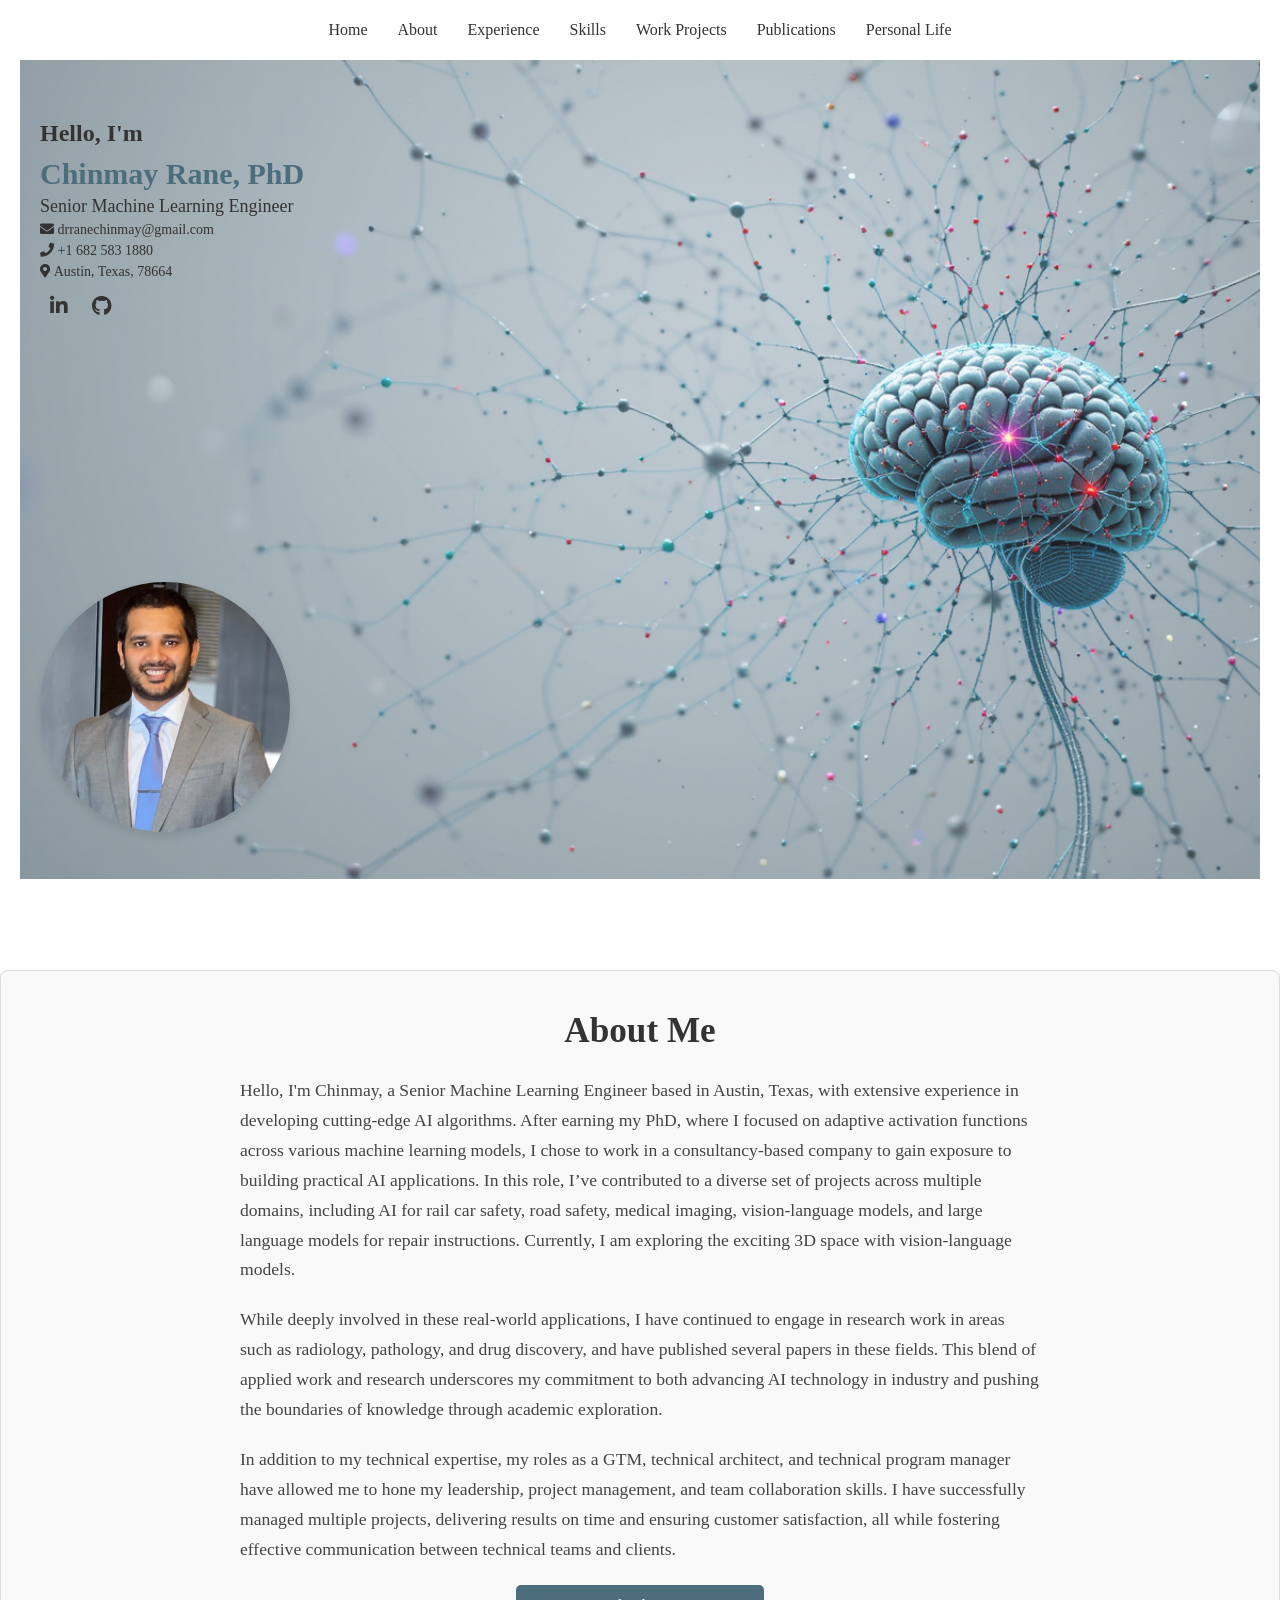
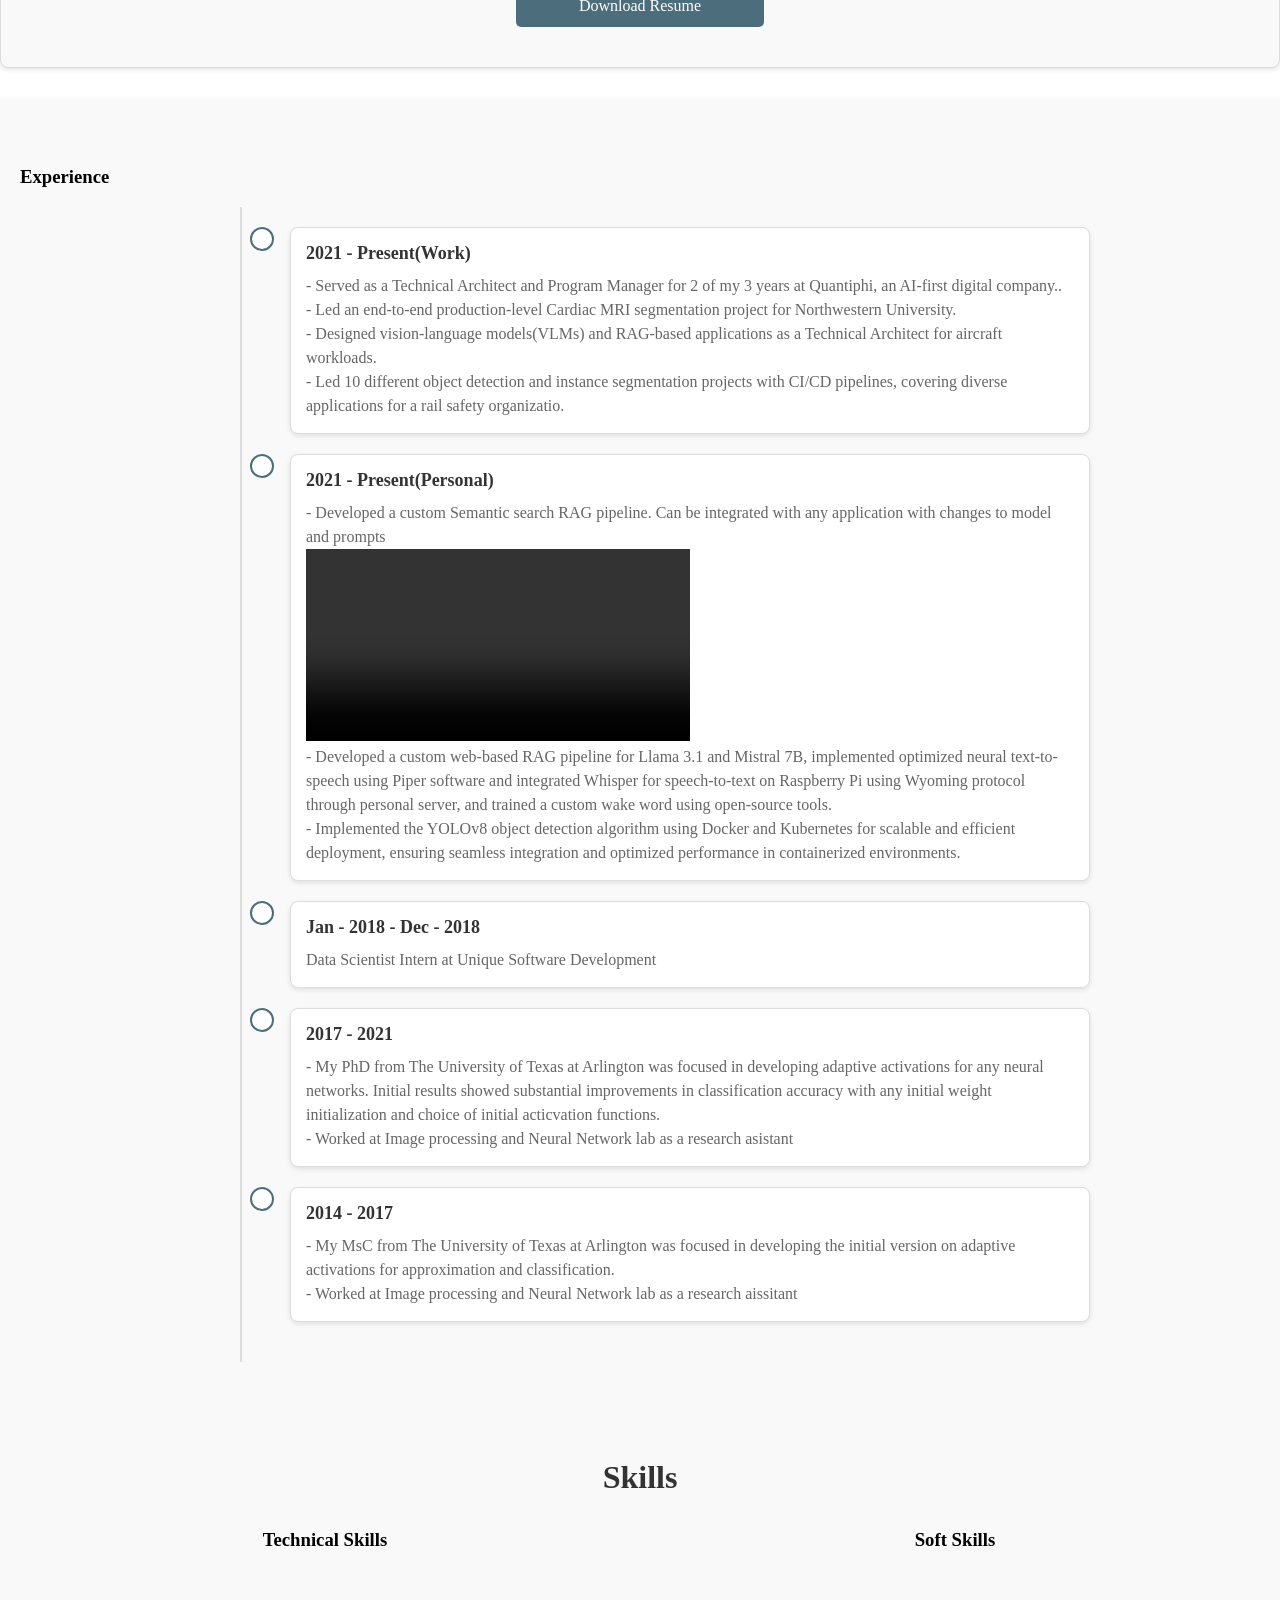
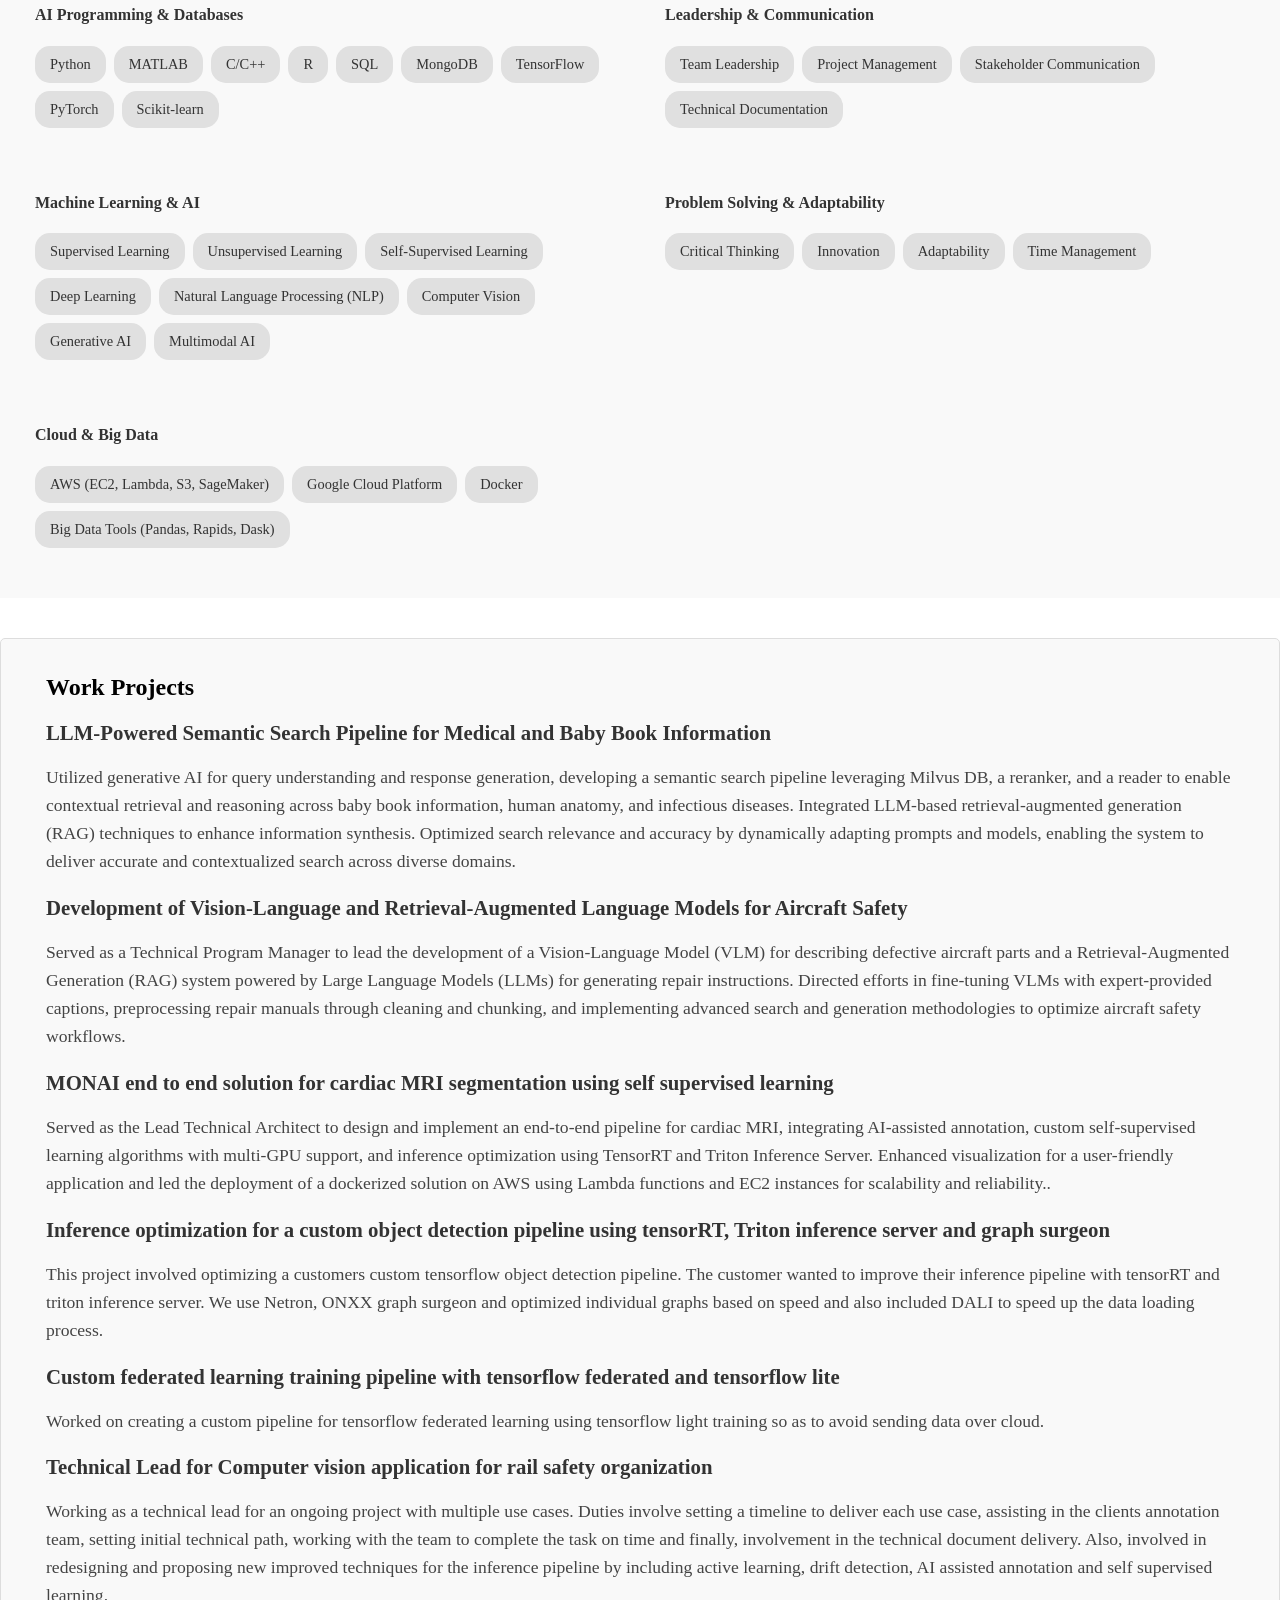
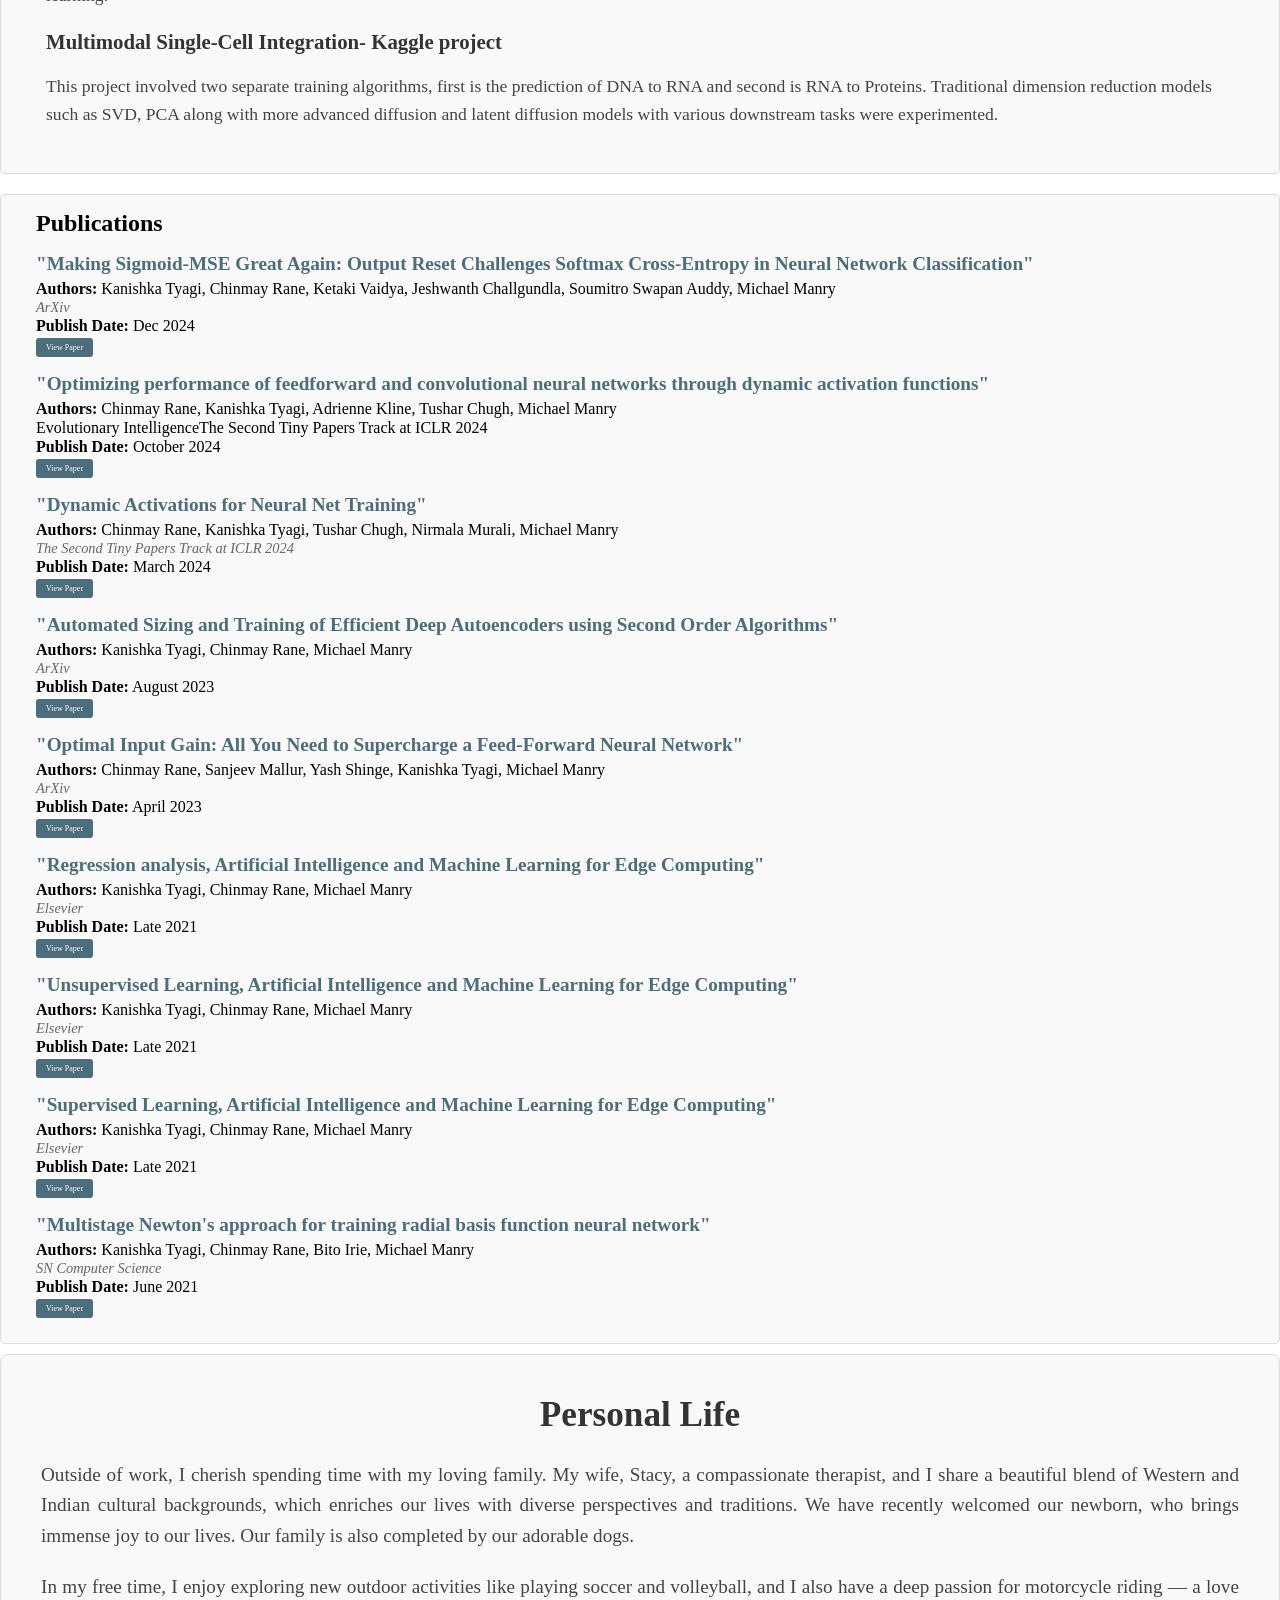
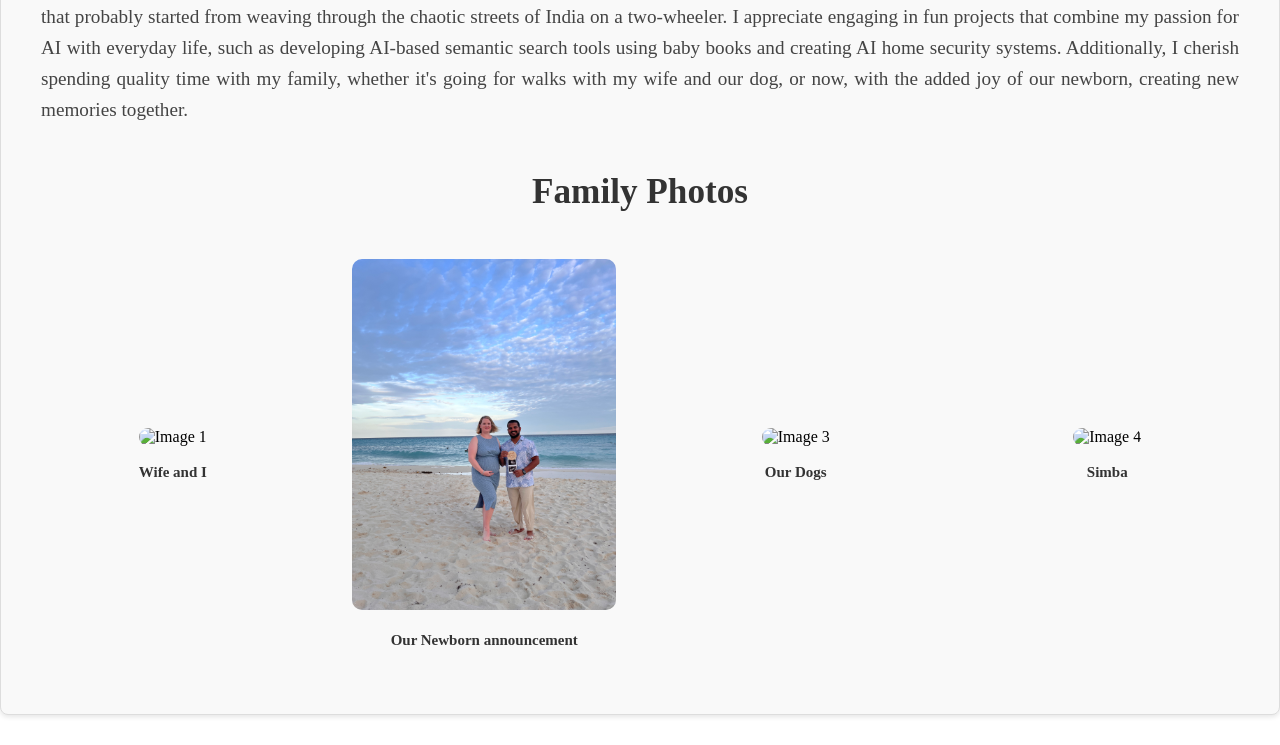
==== index.html @ fdf4302b "Add files via upload" ====
<!DOCTYPE html>
<html lang="en">
<head>
  <meta charset="UTF-8">
  <meta name="viewport" content="width=device-width, initial-scale=1.0">
  <title>Portfolio</title>
  <link rel="stylesheet" href="style.css">
  <link rel="stylesheet" href="https://cdnjs.cloudflare.com/ajax/libs/font-awesome/5.15.4/css/all.min.css">
   <!-- Google Fonts link for Garamond -->
  <link href="https://fonts.googleapis.com/css2?family=Garamond&display=swap" rel="stylesheet">

</head>
<body class="home">
  <header>
    <nav>
      <ul class="nav-links">
        <li><a href="#home">Home</a></li>
        <li><a href="#about">About</a></li>
        <li><a href="#experience">Experience</a></li>
        <li><a href="#skills">Skills</a></li>
        <li><a href="#work projects">Work Projects</a></li>
        <li><a href="#Publications">Publications</a></li>
        <li><a href="#Personal-Life">Personal Life</a></li>
      </ul>
    </nav>
  </header>

  <section id="home" class="intro-container">  
    <div class="background-overlay"></div>
    <div class="intro">
      <h1>Hello, I'm</h1>
      <h2>Chinmay Rane, PhD</h2>
      <p>Senior Machine Learning Engineer</p>
      <div class="contact-info">
        <p><i class="fas fa-envelope"></i> drranechinmay@gmail.com</p>
        <p><i class="fas fa-phone"></i> +1 682 583 1880</p>
        <p><i class="fas fa-map-marker-alt"></i> Austin, Texas, 78664</p>
      </div>
      <div class="social-icons">
        <a href="https://www.linkedin.com/in/ranechinmay/"><i class="fab fa-linkedin-in"></i></a>
        <a href="https://github.com/ChicoR-Dr"><i class="fab fa-github"></i></a>
      </div>
    </div>

    <!-- Right side for photo -->
    <div class="photo">
      <img src="images/Chinmay.jpeg" alt="Chinmay Rane">
    </div>

  </section>

  <section id="about" class="about">
    <div class="container">
      <h3>About Me</h3>
      <p>
        Hello, I'm Chinmay, a Senior Machine Learning Engineer based in Austin, Texas, with extensive experience in developing cutting-edge AI algorithms. After earning my PhD, where I focused on adaptive activation functions across various machine learning models, I chose to work in a consultancy-based company to gain exposure to building practical AI applications. In this role, I’ve contributed to a diverse set of projects across multiple domains, including AI for rail car safety, road safety, medical imaging, vision-language models, and large language models for repair instructions. Currently, I am exploring the exciting 3D space with vision-language models.
      </p>
      <p>
        While deeply involved in these real-world applications, I have continued to engage in research work in areas such as radiology, pathology, and drug discovery, and have published several papers in these fields. This blend of applied work and research underscores my commitment to both advancing AI technology in industry and pushing the boundaries of knowledge through academic exploration.
      </p>
      <p>
        In addition to my technical expertise, my roles as a GTM, technical architect, and technical program manager have allowed me to hone my leadership, project management, and team collaboration skills. I have successfully managed multiple projects, delivering results on time and ensuring customer satisfaction, all while fostering effective communication between technical teams and clients.
      </p>      
      <a href="Resume/Resume_August_2024.pdf" download="Your_Resume.pdf" class="btn">Download Resume</a>
    </div>
  </section>
  










  <section id="experience" class="experience">
  <div class="container">
    <h3>Experience</h3>
    <div class="timeline">
      <div class="timeline-item">
        <div class="timeline-content">
          <h4>2021 - Present(Work)</h4>
          <p>- Served as a Technical Architect and Program Manager for 2 of my 3 years at Quantiphi, an AI-first digital company..</p>
          <p>
            - Led an end-to-end production-level Cardiac MRI segmentation project for Northwestern University.
          </p>
          <p>
            - Designed vision-language models(VLMs) and RAG-based applications as a Technical Architect for aircraft workloads.
          </p>
          <p>
            - Led 10 different object detection and instance segmentation projects with CI/CD pipelines, covering diverse applications for a rail safety organizatio.
          </p>
        </div>
      </div>
      <div class="timeline-item">
        <div class="timeline-content">
          <h4>2021 - Present(Personal)</h4>
          <p>- Developed a custom Semantic search RAG pipeline. Can be integrated with any application with changes to model and prompts</p>
          <!-- Video Section -->
          <video width="50%" controls>
            <source src="video/semantic_search.mov" type="video/mp4">
            Your browser does not support the video tag.
          </video>
          <p>
          <p>- Developed a custom web-based RAG pipeline for Llama 3.1 and Mistral 7B, implemented optimized neural text-to-speech using Piper software and integrated Whisper for speech-to-text on Raspberry Pi using Wyoming protocol through personal server, and trained a custom wake word using open-source tools.</p>
          <p>
            - Implemented the YOLOv8 object detection algorithm using Docker and Kubernetes for scalable and efficient deployment, ensuring seamless integration and optimized performance in containerized environments.
          </p>
        </div>
      </div>

      <div class="timeline-item">
        <div class="timeline-content">
          <h4>Jan - 2018 - Dec - 2018</h4>
          <p>
            Data Scientist Intern at Unique Software Development
          </p>
          
        </div>
      </div>



      <div class="timeline-item">
        <div class="timeline-content">
          <h4>2017 - 2021</h4>
          <p>
            - My PhD from The University of Texas at Arlington was focused in developing adaptive activations for any neural networks. Initial results showed substantial improvements in classification accuracy with any initial weight initialization and choice of initial acticvation functions.
          </p>
          <p>
            - Worked at Image processing and Neural Network lab as a research asistant 
          </p>
          
        </div>
      </div>
      <div class="timeline-item">
        <div class="timeline-content">
          <h4>2014 - 2017</h4>
          <p>
            - My MsC from The University of Texas at Arlington was focused in developing the initial version on adaptive activations for approximation and classification. 
          </p>
          <p>
            - Worked at Image processing and Neural Network lab as a research aissitant
          </p>
        </div>
      </div>
    </div>
  </div>
  </section>

  <section id="skills" class="skills">
  <h2>Skills</h2>
  <div class="skills-container">
    <div class="skill-column">
      <h3>Technical Skills</h3>
      <div class="sub-categories">
        <div class="sub-category">
          <h4>AI Programming & Databases</h4>
          <div class="skill-buttons">
            <span>Python</span>
            <span>MATLAB</span>
            <span>C/C++</span>
            <span>R</span>
            <span>SQL</span>
            <span>MongoDB</span>
            <span>TensorFlow</span>
            <span>PyTorch</span>
            <span>Scikit-learn</span>
          </div>
        </div>
        <div class="sub-category">
          <h4>Machine Learning & AI</h4>
          <div class="skill-buttons">
            <span>Supervised Learning</span>
            <span>Unsupervised Learning</span>
            <span>Self-Supervised Learning</span>
            <span>Deep Learning</span>
            <span>Natural Language Processing (NLP)</span>
            <span>Computer Vision</span>
            <span>Generative AI</span>
            <span>Multimodal AI</span>
          </div>
        </div>
        <div class="sub-category">
          <h4>Cloud & Big Data</h4>
          <div class="skill-buttons">
            <span>AWS (EC2, Lambda, S3, SageMaker)</span>
            <span>Google Cloud Platform</span>
            <span>Docker</span>
            <span>Big Data Tools (Pandas, Rapids, Dask)</span>
          </div>
        </div>
      </div>
    </div>
    <div class="skill-column">
      <h3>Soft Skills</h3>
      <div class="sub-categories">
        <div class="sub-category">
          <h4>Leadership & Communication</h4>
          <div class="skill-buttons">
            <span>Team Leadership</span>
            <span>Project Management</span>
            <span>Stakeholder Communication</span>
            <span>Technical Documentation</span>
          </div>
        </div>
        <div class="sub-category">
          <h4>Problem Solving & Adaptability</h4>
          <div class="skill-buttons">
            <span>Critical Thinking</span>
            <span>Innovation</span>
            <span>Adaptability</span>
            <span>Time Management</span>
          </div>
        </div>
      </div>
    </div>
  </div>
  </section>

  <section id="work projects" class="work-projects">
  <div class="container">
    <h2>Work Projects</h2>
    <div class="project-list">


      <div class="project">
        <h3 class="project-title">  LLM-Powered Semantic Search Pipeline for Medical and Baby Book Information</h3>
        <p class="project-description">
          Utilized generative AI for query understanding and response generation, developing a semantic search pipeline leveraging Milvus DB, a reranker, and a reader to enable contextual retrieval and reasoning across baby book information, human anatomy, and infectious diseases. Integrated LLM-based retrieval-augmented generation (RAG) techniques to enhance information synthesis. Optimized search relevance and accuracy by dynamically adapting prompts and models, enabling the system to deliver accurate and contextualized search across diverse domains.
        </p>
      </div>

      <div class="project">
        <h3 class="project-title">Development of Vision-Language and Retrieval-Augmented Language Models for Aircraft Safety</h3>
        <p class="project-description">
          Served as a Technical Program Manager to lead the development of a Vision-Language Model (VLM) for describing defective aircraft parts and a Retrieval-Augmented Generation (RAG) system powered by Large Language Models (LLMs) for generating repair instructions. Directed efforts in fine-tuning VLMs with expert-provided captions, preprocessing repair manuals through cleaning and chunking, and implementing advanced search and generation methodologies to optimize aircraft safety workflows.
        </p>
      </div>

      <div class="project">
        <h3 class="project-title">MONAI end to end solution for cardiac MRI segmentation using self supervised learning</h3>
        <p class="project-description">
          Served as the Lead Technical Architect to design and implement an end-to-end pipeline for cardiac MRI, integrating AI-assisted annotation, custom self-supervised learning algorithms with multi-GPU support, and inference optimization using TensorRT and Triton Inference Server. Enhanced visualization for a user-friendly application and led the deployment of a dockerized solution on AWS using Lambda functions and EC2 instances for scalability and reliability..
        </p>
      </div>
      <div class="project">
        <h3 class="project-title"> Inference optimization for a custom object detection pipeline using tensorRT, Triton inference server and graph surgeon</h3>
        <p class="project-description">
          This project involved optimizing a customers custom tensorflow object detection pipeline. The customer wanted to improve their inference pipeline with tensorRT and triton inference server. We use Netron, ONXX graph surgeon and optimized individual graphs based on speed and also included DALI to speed up the data loading process.
        </p>
      </div>

      <div class="project">
        <h3 class="project-title"> Custom federated learning training pipeline with tensorflow federated and tensorflow lite</h3>
        <p class="project-description">
          Worked on creating a custom pipeline for tensorflow federated learning using tensorflow light training so as to avoid sending data over cloud.
        </p>
      </div>

      <div class="project">
        <h3 class="project-title">  Technical Lead for Computer vision application for rail safety organization</h3>
        <p class="project-description">
          Working as a technical lead for an ongoing project with multiple use cases. Duties involve setting a timeline to deliver each use case, assisting in the clients annotation team, setting initial technical path, working with the team to complete the task on time and finally, involvement in the technical document delivery. Also, involved in redesigning and proposing new improved techniques for the inference pipeline by including active learning, drift detection, AI assisted annotation and self supervised learning.
        </p>
      </div>

      <div class="project">
        <h3 class="project-title">  Multimodal Single-Cell Integration- Kaggle project</h3>
        <p class="project-description">
          This project involved two separate training algorithms, first is the prediction of DNA to RNA and second is RNA to Proteins. Traditional dimension reduction models such as SVD, PCA along with more advanced diffusion and latent diffusion models with various downstream tasks were experimented.
        </p>
      </div>

      

      


      <!-- Add more project divs here as needed -->
    </div>
  </div>
  </section>




  <section id="Publications" class="Publications">
  <div class="container">
    <h3>Publications</h3>
    <div class="publication-list">
     

      <div class="publication">
        <h2 class="publication-title">"Making Sigmoid-MSE Great Again: Output Reset Challenges Softmax Cross-Entropy in Neural Network Classification"</h2>
        <p><strong>Authors:</strong> Kanishka Tyagi, Chinmay Rane, Ketaki Vaidya, Jeshwanth Challgundla, Soumitro Swapan Auddy, Michael Manry</p>
        <p class="publication-journal">ArXiv</p>
        <p><strong>Publish Date:</strong> Dec 2024</p>
        <p><a href="https://arxiv.org/pdf/2411.11213" target="_blank" class="btn btn-small">View Paper</a></p>
      </div>

      <div class="publication">
        <h2 class="publication-title">"Optimizing performance of feedforward and convolutional neural networks through dynamic activation functions"</h2>
        <p><strong>Authors:</strong> Chinmay Rane, Kanishka Tyagi, Adrienne Kline, Tushar Chugh, Michael Manry</p>Evolutionary IntelligenceThe Second Tiny Papers Track at ICLR 2024</p>
        <p><strong>Publish Date:</strong> October 2024</p>
        <p><a href="hhttps://link.springer.com/article/10.1007/s12065-024-00973-0" target="_blank" class="btn btn-small">View Paper</a></p>
      </div>

      <div class="publication">
        <h2 class="publication-title">"Dynamic Activations for Neural Net Training"</h2>
        <p><strong>Authors:</strong> Chinmay Rane, Kanishka Tyagi, Tushar Chugh, Nirmala Murali, Michael Manry</p>
        <p class="publication-journal">The Second Tiny Papers Track at ICLR 2024</p>
        <p><strong>Publish Date:</strong> March 2024</p>
        <p><a href="https://openreview.net/pdf?id=F7rBDSxIMs" target="_blank" class="btn btn-small">View Paper</a></p>
      </div>

      <div class="publication">
        <h2 class="publication-title">"Automated Sizing and Training of Efficient Deep Autoencoders using Second Order Algorithms"</h2>
        <p><strong>Authors:</strong> Kanishka Tyagi, Chinmay Rane, Michael Manry</p>
        <p class="publication-journal">ArXiv</p>
        <p><strong>Publish Date:</strong> August 2023</p>
        <p><a href="https://arxiv.org/pdf/2308.06221" target="_blank" class="btn btn-small">View Paper</a></p>
      </div>

      <div class="publication">
        <h2 class="publication-title">"Optimal Input Gain: All You Need to Supercharge a Feed-Forward Neural Network"</h2>
        <p><strong>Authors:</strong> Chinmay Rane, Sanjeev Mallur, Yash Shinge, Kanishka Tyagi, Michael Manry</p>
        <p class="publication-journal">ArXiv</p>
        <p><strong>Publish Date:</strong> April 2023</p>
        <p><a href="https://arxiv.org/pdf/2303.17732" target="_blank" class="btn btn-small">View Paper</a></p>
      </div>

      <div class="publication">
        <h2 class="publication-title">"Regression analysis, Artificial Intelligence and Machine Learning for Edge Computing"</h2>
        <p><strong>Authors:</strong> Kanishka Tyagi, Chinmay Rane, Michael Manry</p>
        <p class="publication-journal">Elsevier</p>
        <p><strong>Publish Date:</strong> Late 2021</p>
        <p><a href="https://www.researchgate.net/profile/Kanishka-Tyagi/publication/367711473_Regression_analysis/links/63f89ab40d98a97717b51761/Regression-analysis.pdf" target="_blank" class="btn btn-small">View Paper</a></p>
      </div>

      <div class="publication">
        <h2 class="publication-title">"Unsupervised Learning, Artificial Intelligence and Machine Learning for Edge Computing"</h2>
        <p><strong>Authors:</strong> Kanishka Tyagi, Chinmay Rane, Michael Manry</p>
        <p class="publication-journal">Elsevier</p>
        <p><strong>Publish Date:</strong> Late 2021</p>
        <p><a href="https://www.researchgate.net/profile/Kanishka-Tyagi/publication/360266303_Unsupervised_learning/links/63f89a0657495059453e6ef0/Unsupervised-learning.pdf" target="_blank" class="btn btn-small">View Paper</a></p>
      </div>

      <div class="publication">
        <h2 class="publication-title">"Supervised Learning, Artificial Intelligence and Machine Learning for Edge Computing"</h2>
        <p><strong>Authors:</strong> Kanishka Tyagi, Chinmay Rane, Michael Manry</p>
        <p class="publication-journal">Elsevier</p>
        <p><strong>Publish Date:</strong> Late 2021</p>
        <p><a href="#" class="btn btn-small">View Paper</a></p> <!-- Add link if available -->
      </div>

      <div class="publication">
        <h2 class="publication-title">"Multistage Newton's approach for training radial basis function neural network"</h2>
        <p><strong>Authors:</strong> Kanishka Tyagi, Chinmay Rane, Bito Irie, Michael Manry</p>
        <p class="publication-journal">SN Computer Science</p>
        <p><strong>Publish Date:</strong> June 2021</p> <!-- Publish Date moved here -->
        <p><a href="https://www.researchgate.net/profile/Kanishka-Tyagi/publication/352975848_Multistage_Newton's_Approach_for_Training_Radial_Basis_Function_Neural_Networks/links/638b69352c563722f2356c67/Multistage-Newtons-Approach-for-Training-Radial-Basis-Function-Neural-Networks.pdf" target="_blank" class="btn btn-small">View Paper</a></p>
      </div>




    </div>
  </div>
  </section>

  <section id="Personal-Life" class="Personal-Life">
  <div class="container">
    <h3>Personal Life</h3>
    <p>
      Outside of work, I cherish spending time with my loving family. My wife, Stacy, a compassionate therapist, and I share a beautiful blend of Western and Indian cultural backgrounds, which enriches our lives with diverse perspectives and traditions. We have recently welcomed our newborn, who brings immense joy to our lives. Our family is also completed by our adorable dogs.
    </p>
    <p>
      In my free time, I enjoy exploring new outdoor activities like playing soccer and volleyball, and I also have a deep passion for motorcycle riding — a love that probably started from weaving through the chaotic streets of India on a two-wheeler. I appreciate engaging in fun projects that combine my passion for AI with everyday life, such as developing AI-based semantic search tools using baby books and creating AI home security systems. Additionally, I cherish spending quality time with my family, whether it's going for walks with my wife and our dog, or now, with the added joy of our newborn, creating new memories together.
    </p>
    
    <h4>Family Photos</h4>
    <!-- Image Gallery Section -->
    <div class="image-gallery">
      <div class="image-item">
        <img src="personal_photos/chinmay_stacy.png" alt="Image 1">
        <h3>Wife and I</h3>
      </div>
      <div class="image-item">
        <img src="personal_photos/announcement.png" alt="Image 2">
        <h3>Our Newborn announcement</h3>
      </div>
      <div class="image-item">
        <img src="personal_photos/simba_toto.png" alt="Image 3">
        <h3>Our Dogs</h3>
      </div>
      <div class="image-item">
        <img src="personal_photos/simba_mean.png" alt="Image 4">
        <h3>Simba</h3>
      </div>
    </div>
  </div>
</section>

</section>


  


</body>
</html>
---- style.css ----
/* Reset */
body {
  margin: 0;
  padding: 0;
  padding-top: 60px; /* Should match the header height */
  font-family: Garamond, san-serif;
  font-weight: 300; /* Set to normal (400) */
}

header {
  position: fixed;
  top: 0;
  left: 0;
  width: 100%;
  z-index: 999;
  background-color: #fff; /* Or any color you prefer */
  display: flex;
  justify-content: center; /* Center the nav horizontally */
  align-items: center; /* Center the nav vertically */
  height: 60px; /* Adjust this value as needed */
}

nav {
  width: 100%;
  max-width: 1200px; /* Adjust this value based on your design */
}

.nav-links {
  display: flex;
  justify-content: center;
  list-style-type: none;
  padding: 0;
  margin: 0;
}

.nav-links li {
  margin: 0 15px; /* Adjust spacing between nav items */
}

.nav-links a {
  text-decoration: none;
  color: #333; /* Adjust color as needed */
}


.intro-container {
  position: relative;
  display: flex;
  flex-direction: column;
  align-items: flex-start; /* Align items to the left */
  justify-content: space-around;
  max-width: 1200px;
  margin: 0 auto;
  padding: 50px 20px;
  min-height: 90vh;
  overflow: hidden;
}

.intro-container::before {
  content: '';
  position: absolute;
  top: 0%;
  left: 0%;
  right: 0;
  bottom: 10%;
  background-image: url('images/background.png');/* https://www.artificialintelligence-news.com/news/research-ai-human-brains-subconscious/  */
  background-size: cover;
  background-position: center;
  background-repeat: no-repeat;
  background-color: rgba(255, 255, 255, 0.1); /* White overlay with 30% opacity */
  background-blend-mode: overlay; /* Blends background image with white */
  z-index: -1;
}

.intro, .photo {
  flex: 1;
  position: relative;
  z-index: 2;
}

.intro {
  padding-right: 80px;
}

.photo {
  display: flex;
  justify-content: center;
  align-items: center;
}

.photo img {
  width: 250px;
  height: 250px;
  object-fit: cover;
  border-radius: 70%;
  box-shadow: 0 4px 8px rgba(0, 0, 0, 0.1);
}



.intro h1 {
  font-size: 24px;
  margin: 10px 0;
  color: #333;
}

.intro h2 {
  font-size: 30px;
  margin: 5px 0;
  color: #4c6d7c;  /* #4c6d7c bismarck  #6796a4 shore water #44efff shimmering cyan #2c7992(turkish stone) #008080 current teal, #008794    #4DB6B3(old) #30BA8F #00008b (dark blue) #A020F0 purple #0F5289*/

}
.intro p {
  font-size: 18px;
  margin: 5px 0;
  color: #333;

}

.contact-info p {
  font-size: 14px;
  color: #333;

}

.social-icons {
  margin-top: 15px;
  color: #333;
}

.social-icons a {
  text-decoration: none;
  margin: 0 10px;
  font-size: 20px;
  
  color: #333;
  transition: color 0.3s;
}

.social-icons a:hover {
  color: #4c6d7c;
}


.about {
  padding-top: 60px;
  margin-bottom: 30px;
  padding: 40px;
  border: 1px solid #ddd;
  border-radius: 8px;
  background-color: #f9f9f9;
  box-shadow: 0 2px 5px rgba(0,0,0,0.1);
  text-align: left; /* Ensure text is left-aligned */
}

.about .container {
  max-width: 800px;
  margin: 0 auto; /* Center the container */
}

.about h3 {
  font-size: 2.2em;
  font-weight: bold;
  color: #333;
  margin-top: 0;
  margin-bottom: 25px;
  text-align: center; /* Center the heading */
}

.about p {
  font-size: 1.1em;
  line-height: 1.7;
  margin-bottom: 20px;
  color: #444;
}

.about .btn {
  display: block; /* Keeps the button inline */
  padding: 12px 24px;
  background-color: #4c6d7c;
  color: white;
  text-decoration: none;
  border-radius: 5px;
  font-size: 1em;
  transition: background-color 0.3s ease;
  
   /* Centering styles */
   margin-top: 20px; /* Space above the button */
   margin-left: auto; /* Auto margins for centering */
   margin-right: auto; /* Auto margins for centering */
   text-align: center; /* Center text inside the button */
   max-width: 200px;
}

.about .btn:hover {
  background-color: #3a5561;
}



.skills {
  margin-bottom: 20px;
  padding: 20px;
  background-color: #f9f9f9;
}

.skills h2 {
  font-size: 2em;
  color: #333;
  margin-bottom: 15px;
  text-align: center;
}

.skills-container {
  display: flex;
  justify-content: space-between;
  gap: 20px;
}

.skill-column {
  flex: 1;
  display: flex;
  flex-direction: column;
  align-items: center;
}

.main-skill-btn {
  font-size: 1.2em;
  padding: 10px 20px;
  margin-bottom: 15px;
  background-color: #4c6d7c;
  color: white;
  border: none;
  border-radius: 5px;
  cursor: pointer;
}

.sub-categories {
  width: 100%;
}

.sub-category {
  border-radius: 8px;
  padding: 15px;
  margin-bottom: 15px;
  color: #333;
}

.skill-buttons {
  display: flex;
  flex-wrap: wrap;
  gap: 8px;
}

.skill-buttons span {
  padding: 10px 15px;
  border-radius: 15px;
  font-size: 0.9em;
  color: #333;
  display: inline-block;
  background-color: #e0e0e0;
}

/* Assign consistent colors per category */
.skill-programming .sub-category { background-color: #FFD1DC; border: 1px solid #FFB6C1; }
.skill-database .sub-category { background-color: #BDFCC9; border: 1px solid #98FB98; }
.skill-ml-algorithms .sub-category { background-color: #B0E0E6; border: 1px solid #87CEEB; }
.skill-ml-frameworks .sub-category { background-color: #FFF5E1; border: 1px solid #FFDAB9; }
.skill-ml-tools .sub-category { background-color: #E6E6FA; border: 1px solid #D8BFD8; }
.skill-cloud .sub-category { background-color: #FFDAB9; border: 1px solid #FFA07A; }
.skill-softskills .sub-category { background-color: #98FB98; border: 1px solid #32CD32; }

@media (max-width: 768px) {
  .skills-container {
    flex-direction: column;
  }
  
  .skill-column {
    width: 100%;
  }
}

.Publications {
  margin-bottom: 30px;
  margin-bottom: 10px;
  padding: 15px;
  border: 1px solid #ddd;
  border-radius: 5px;
  background-color: #f9f9f9;
}
.Publications .container {
  padding-left: 20px;
  padding-right: 20px;
}

.Publications h3 {
  font-size: 1.5em;
  font-weight: bold;
  color: black;
  margin-top: 0;
  margin-bottom: 5px;
}

.publication {
  margin-bottom: 10px;
}

.publication-title {
  font-size: 1.2em;
  font-weight: bold;
  color: #4c6d7c;
  margin-bottom: 5px;
}

.publication-journal {
  font-size: 0.9em;
  font-style: italic;
  color: #666;
  margin-bottom: 1px;
}

.publication p {
  margin: 1px 0; /* Adjusted for general paragraphs */
}

.publication p:last-child {
  margin-bottom: 0; /* Remove bottom margin for the last paragraph (which contains the button) */
}

.btn {
  display: inline-block;
  padding: 5px 10px;
  background-color: #4c6d7c;
  color: white;
  text-decoration: none;
  border-radius: 3px;
  font-size: 0.9em;
}

.btn:hover {
  background-color: #0056b3;
}


.btn-small {
  font-size: 0.5em; /* Adjust button size */
}







.experience {
  background-color: #f9f9f9;
  padding: 50px 20px;
  font-family: 'Garamond', serif;
}

.timeline {
  position: relative;
  max-width: 800px; /* Adjust width as needed */
  margin: 0 auto;
  padding: 20px;
}

.timeline::before {
  content: '';
  position: absolute;
  width: 2px;
  background-color: #ddd;
  top: 0;
  bottom: 0;
  left: 20px; /* Adjust based on your design */
  z-index: 1;
}

.timeline-item {
  position: relative;
  width: 100%;
  padding-left: 50px; /* Space for the circle */
  margin-bottom: 20px;
}

.timeline-item::before {
  content: '';
  position: absolute;
  width: 20px;
  height: 20px;
  background-color: #fff;
  border: 2px solid #4c6d7c; /* Circle border color */
  border-radius: 50%;
  left: 10px; /* Position on the timeline line */
  top: 0;
  z-index: 2;
}

.timeline-content {
  position: relative;
  background: #fff;
  border: 1px solid #ddd;
  border-radius: 8px;
  padding: 15px;
  box-shadow: 0 2px 5px rgba(0, 0, 0, 0.1);
}

.timeline-content h4 {
  margin: 0 0 10px;
  font-size: 18px;
  color: #333;
}

.timeline-content p {
  margin: 0;
  font-size: 16px;
  color: #666;
  line-height: 1.5;
}

/* Responsive adjustments */
@media screen and (max-width: 600px) {
  .timeline {
    padding: 10px;
  }
  
  .timeline::before {
    left: 10px;
  }
  
  .timeline-item {
    padding-left: 40px;
  }
  
  .timeline-item::before {
    left: 0;
  }
}

.work-projects {
  margin-top: 40px;
  margin-bottom: 20px;
  padding: 25px;
  border: 1px solid #ddd;
  border-radius: 5px;
  background-color: #f9f9f9;
}

.work-projects .container {
  padding-left: 20px;
  padding-right: 20px;
}

.work-projects h2 {
  font-size: 1.5em;
  font-weight: bold;
  color: black;
  margin-top: 10px;
  margin-bottom: 15px;
}

.project-list {
  margin-top: 20px; /* Add some space between the heading and the first project */
}

.project {
  margin-bottom: 20px; /* Add space between each project */
}

.project-title {
  font-size: 1.3em;
  font-weight: bold;
  color: #333;
  margin-bottom: 10px; /* Add space below the title */
}

.project-description {
  font-size: 1.1em;
  line-height: 1.6;
  color: #444;
}





.Personal-Life {
  padding-top: 60px;
  margin-bottom: 30px;
  padding: 40px;
  border: 1px solid #ddd;
  border-radius: 8px;
  background-color: #f9f9f9;
  box-shadow: 0 2px 5px rgba(0,0,0,0.1);
  text-align: left;
}

.Personal-Life .container {
  max-width: 1200px; /* Ensured container is wide enough */
  margin: 0 auto;
}

.Personal-Life h3 {
  font-size: 2.2em;
  font-weight: bold;
  color: #333;
  margin-top: 0;
  margin-bottom: 25px;
  text-align: center;
}

.Personal-Life h4 {
  font-size: 2.2em;
  font-weight: bold;
  color: #333;
  
  text-align: center;
}

.Personal-Life p {
  font-size: 1.2em;
  line-height: 1.6;
  margin-bottom: 20px;
  color: #444;
  text-align: justify;
}

.image-gallery {
  display: flex;
  justify-content: space-between;
  gap: 20px; /* Adjust gap as necessary */
  margin-top: 40px;
  flex-wrap: wrap; /* Allow images to wrap if needed */
  align-items: center;
}

.image-item {
  width: 22%; /* Set width to 22% for 4 images in a row */
  text-align: center;
  flex: 0 1 auto; /* Don't allow images to grow/shrink */
}

.image-item img {
  width: 100%;
  height: auto;
  border-radius: 10px;
}

.image-item h3 {
  margin-top: 18px;
  font-size: 15px;
  color: #333;
  text-align: center;
}
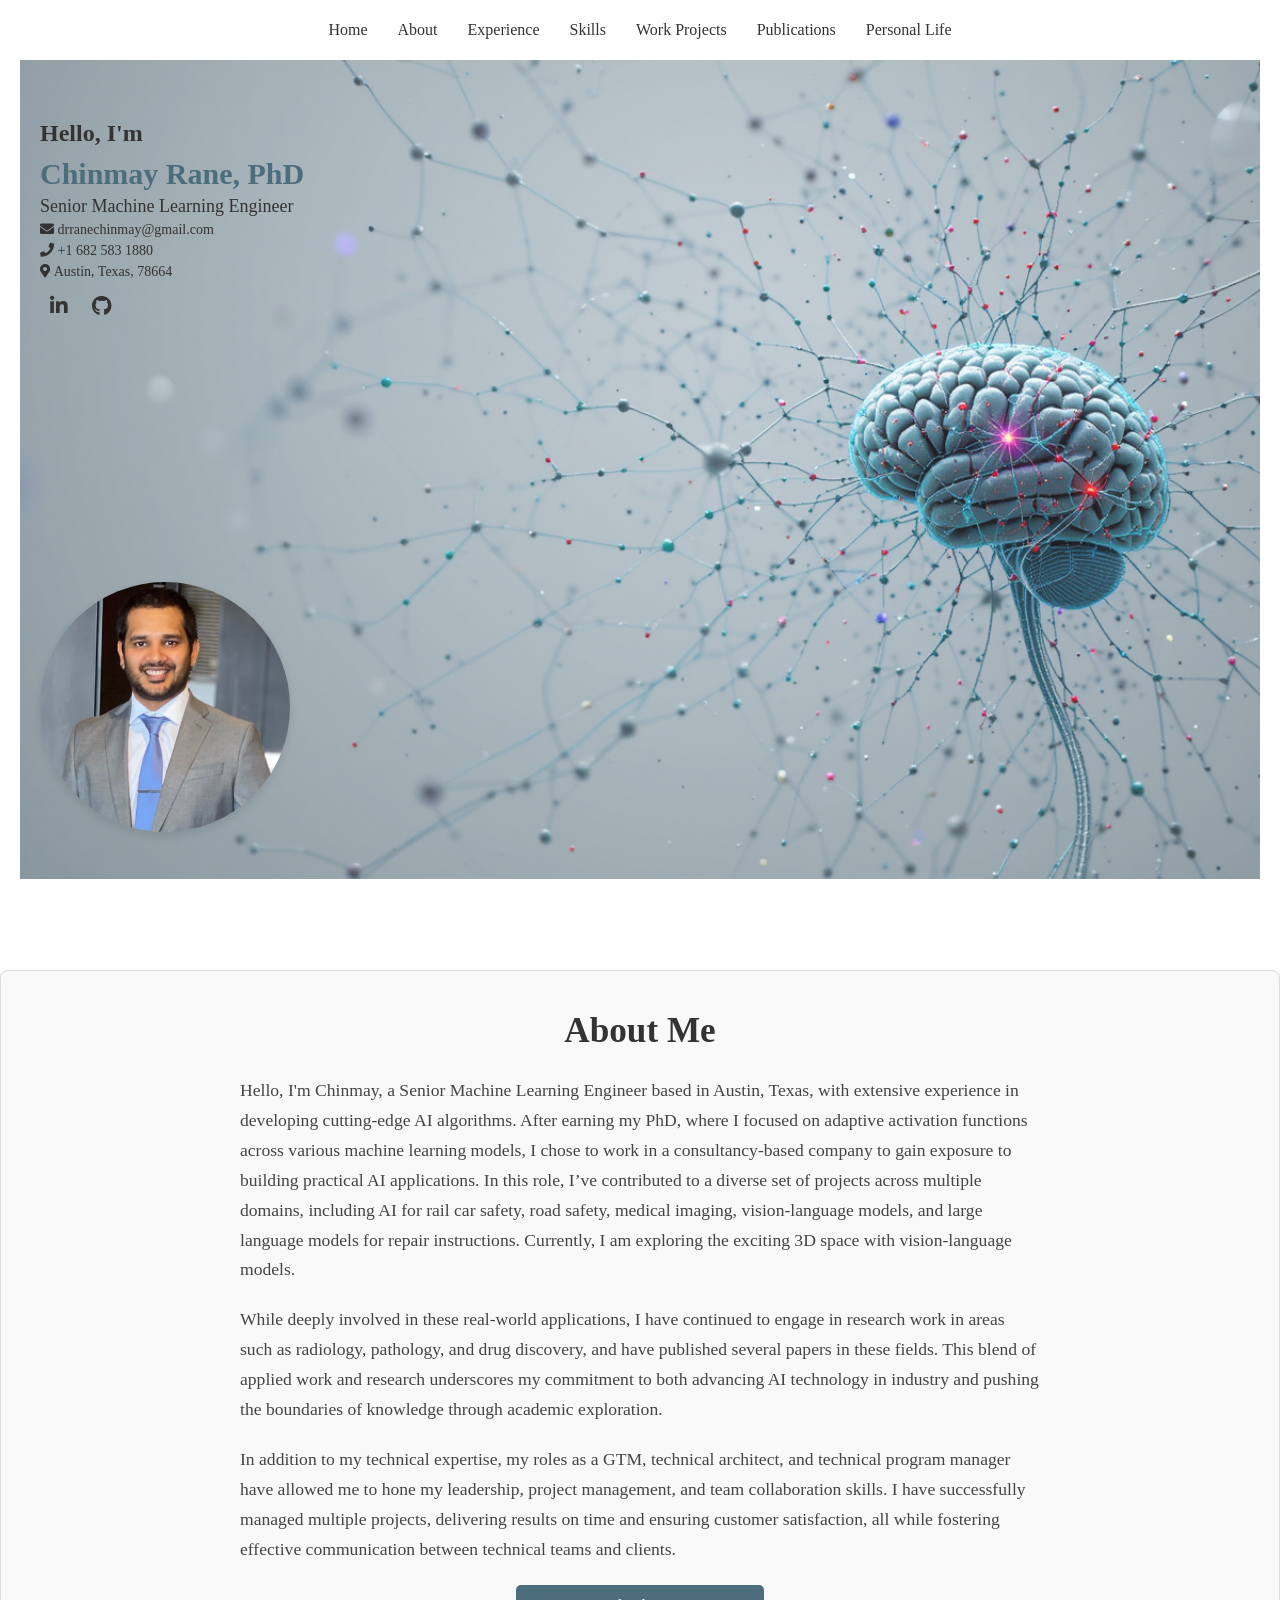
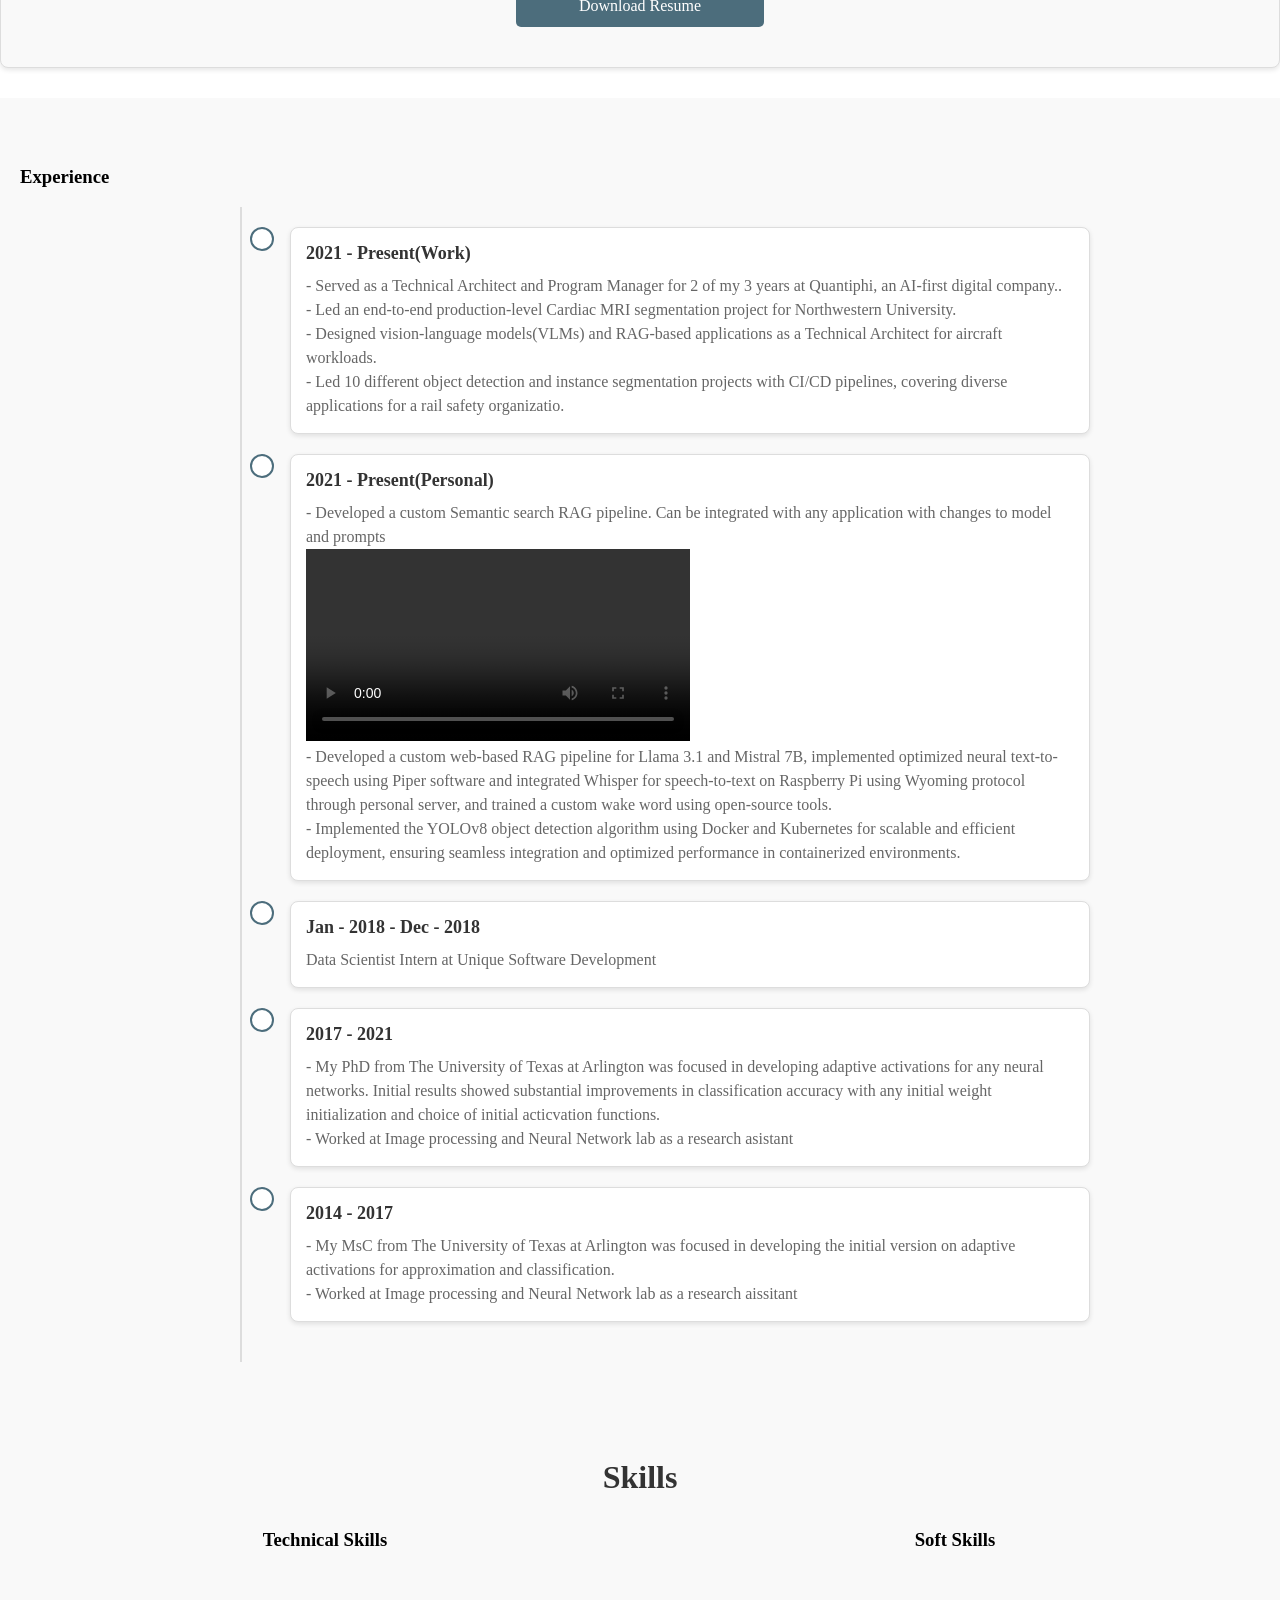
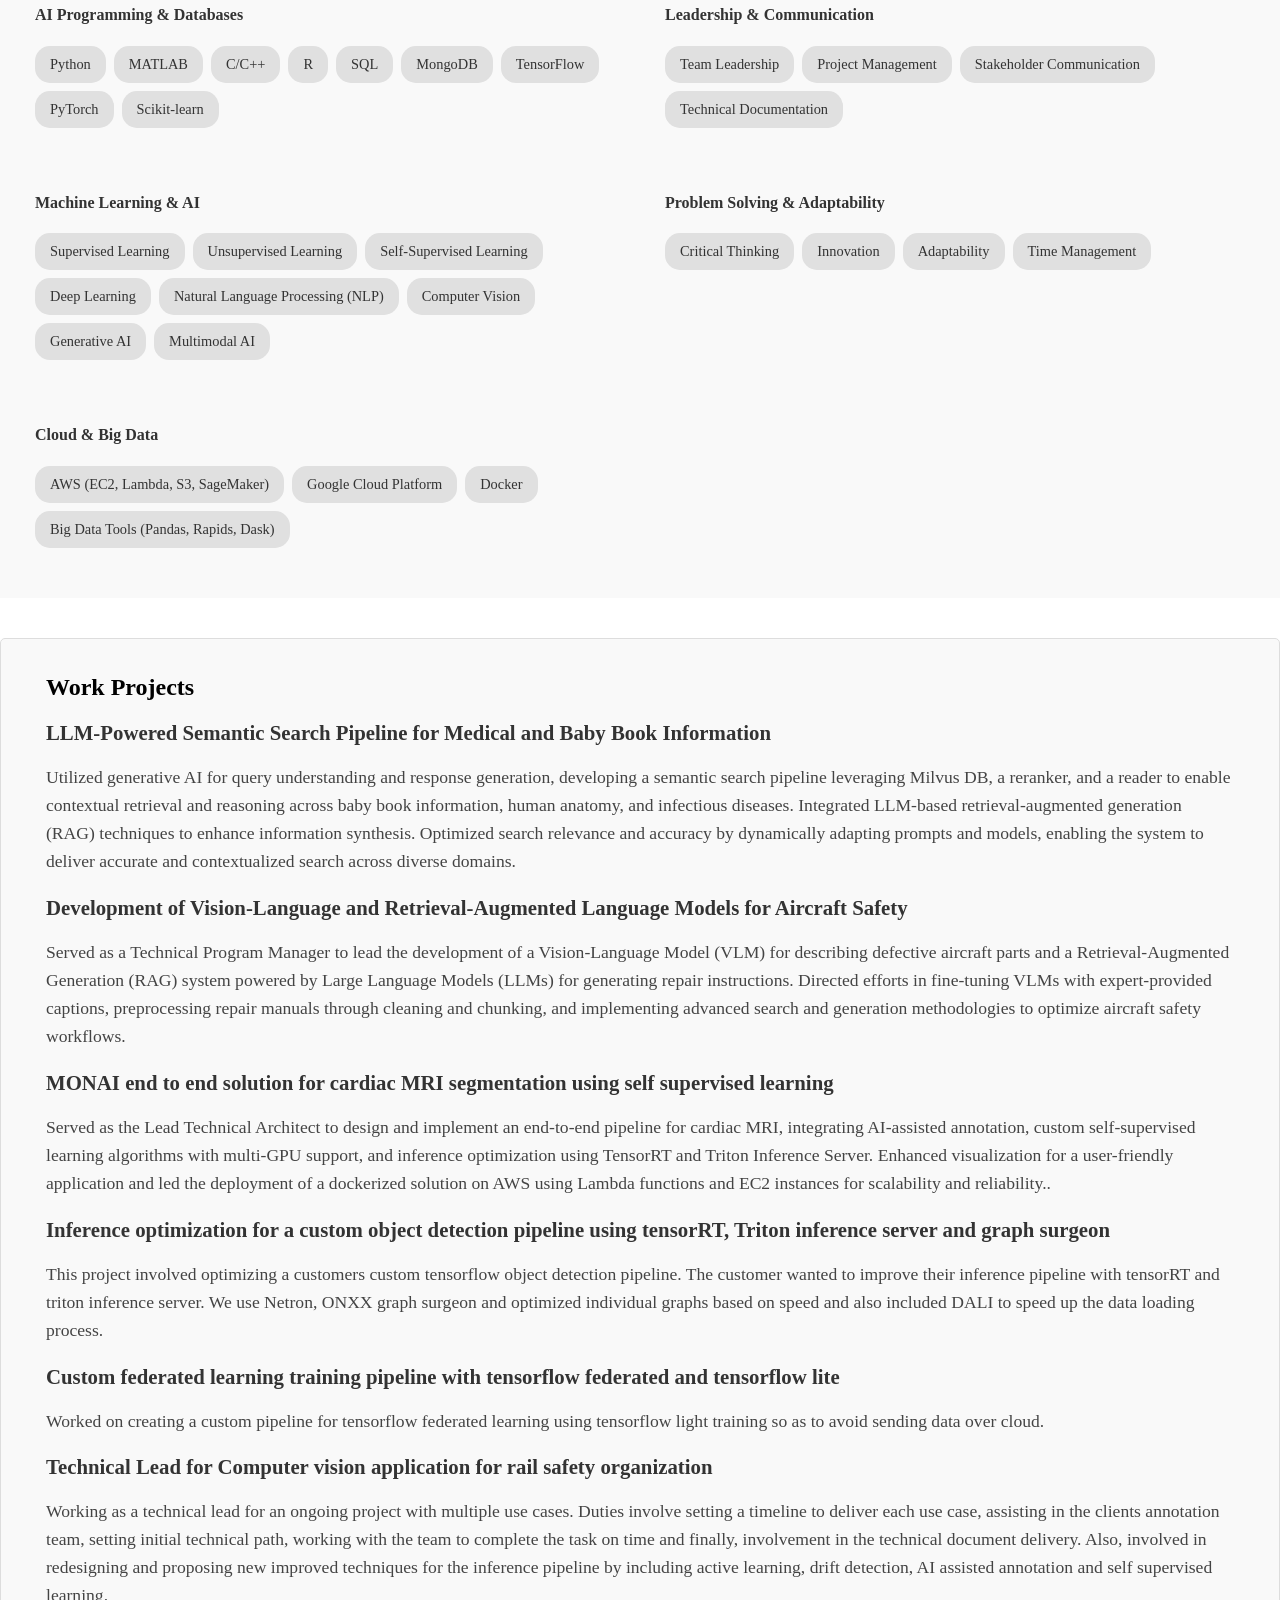
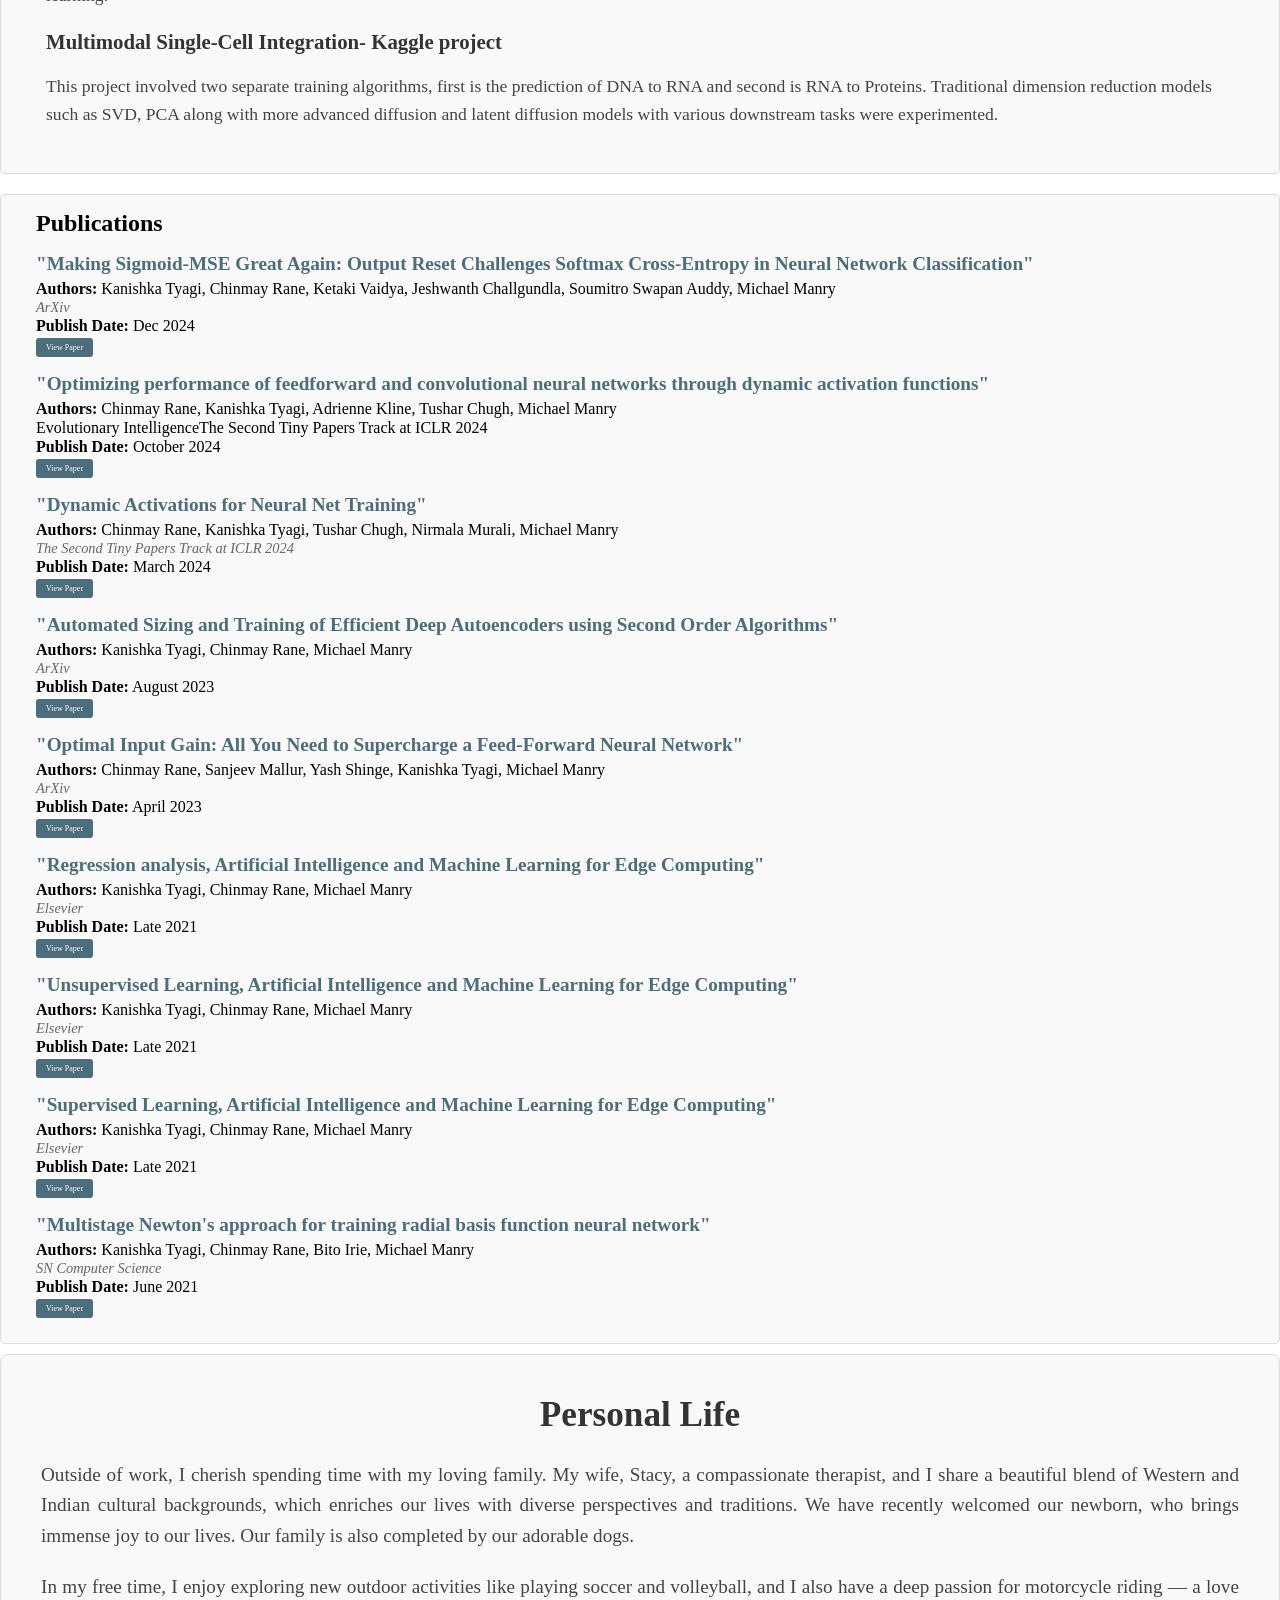
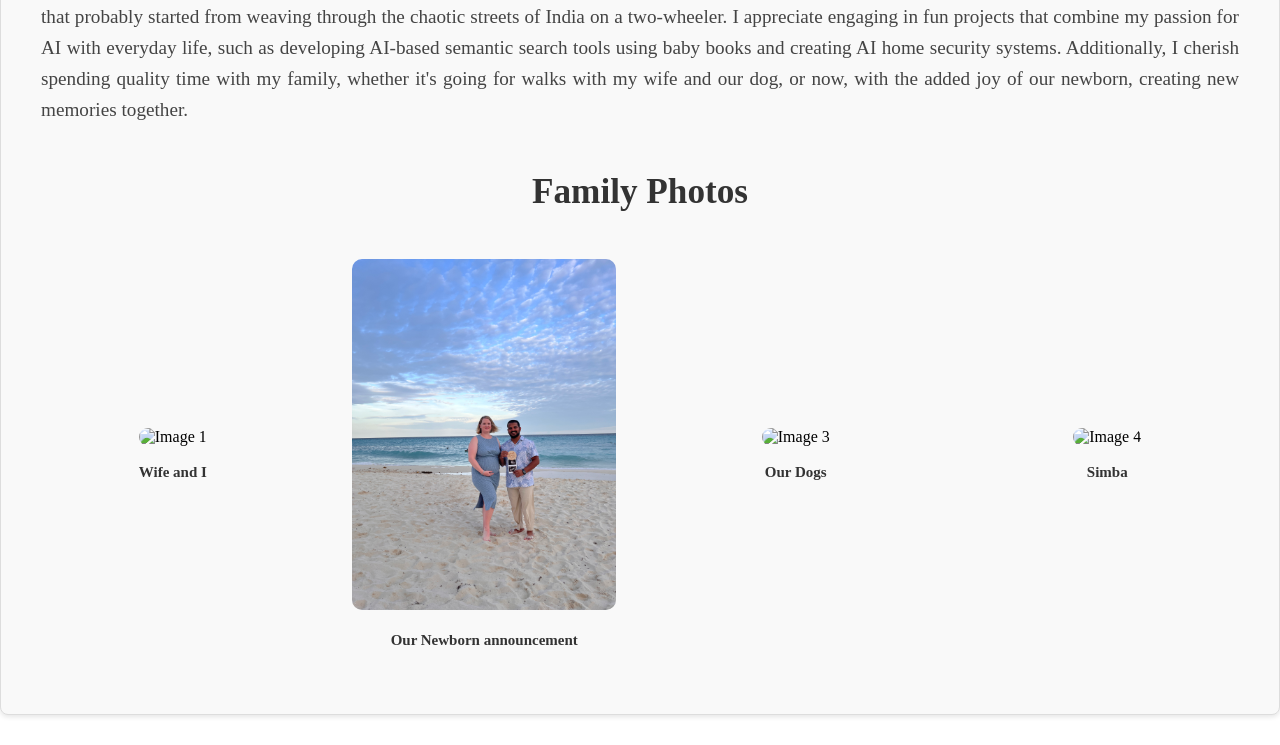
==== commit 6baf3ff5: "Add files via upload" ====
--- a/index.html
+++ b/index.html
@@ -61,7 +61,7 @@
       <p>
         In addition to my technical expertise, my roles as a GTM, technical architect, and technical program manager have allowed me to hone my leadership, project management, and team collaboration skills. I have successfully managed multiple projects, delivering results on time and ensuring customer satisfaction, all while fostering effective communication between technical teams and clients.
       </p>      
-      <a href="Resume/Resume_August_2024.pdf" download="Your_Resume.pdf" class="btn">Download Resume</a>
+      <a href="Resume/Resume_March_2025_modified_work_exp.pdf" download="Your_Resume.pdf" class="btn">Download Resume</a>
     </div>
   </section>
   
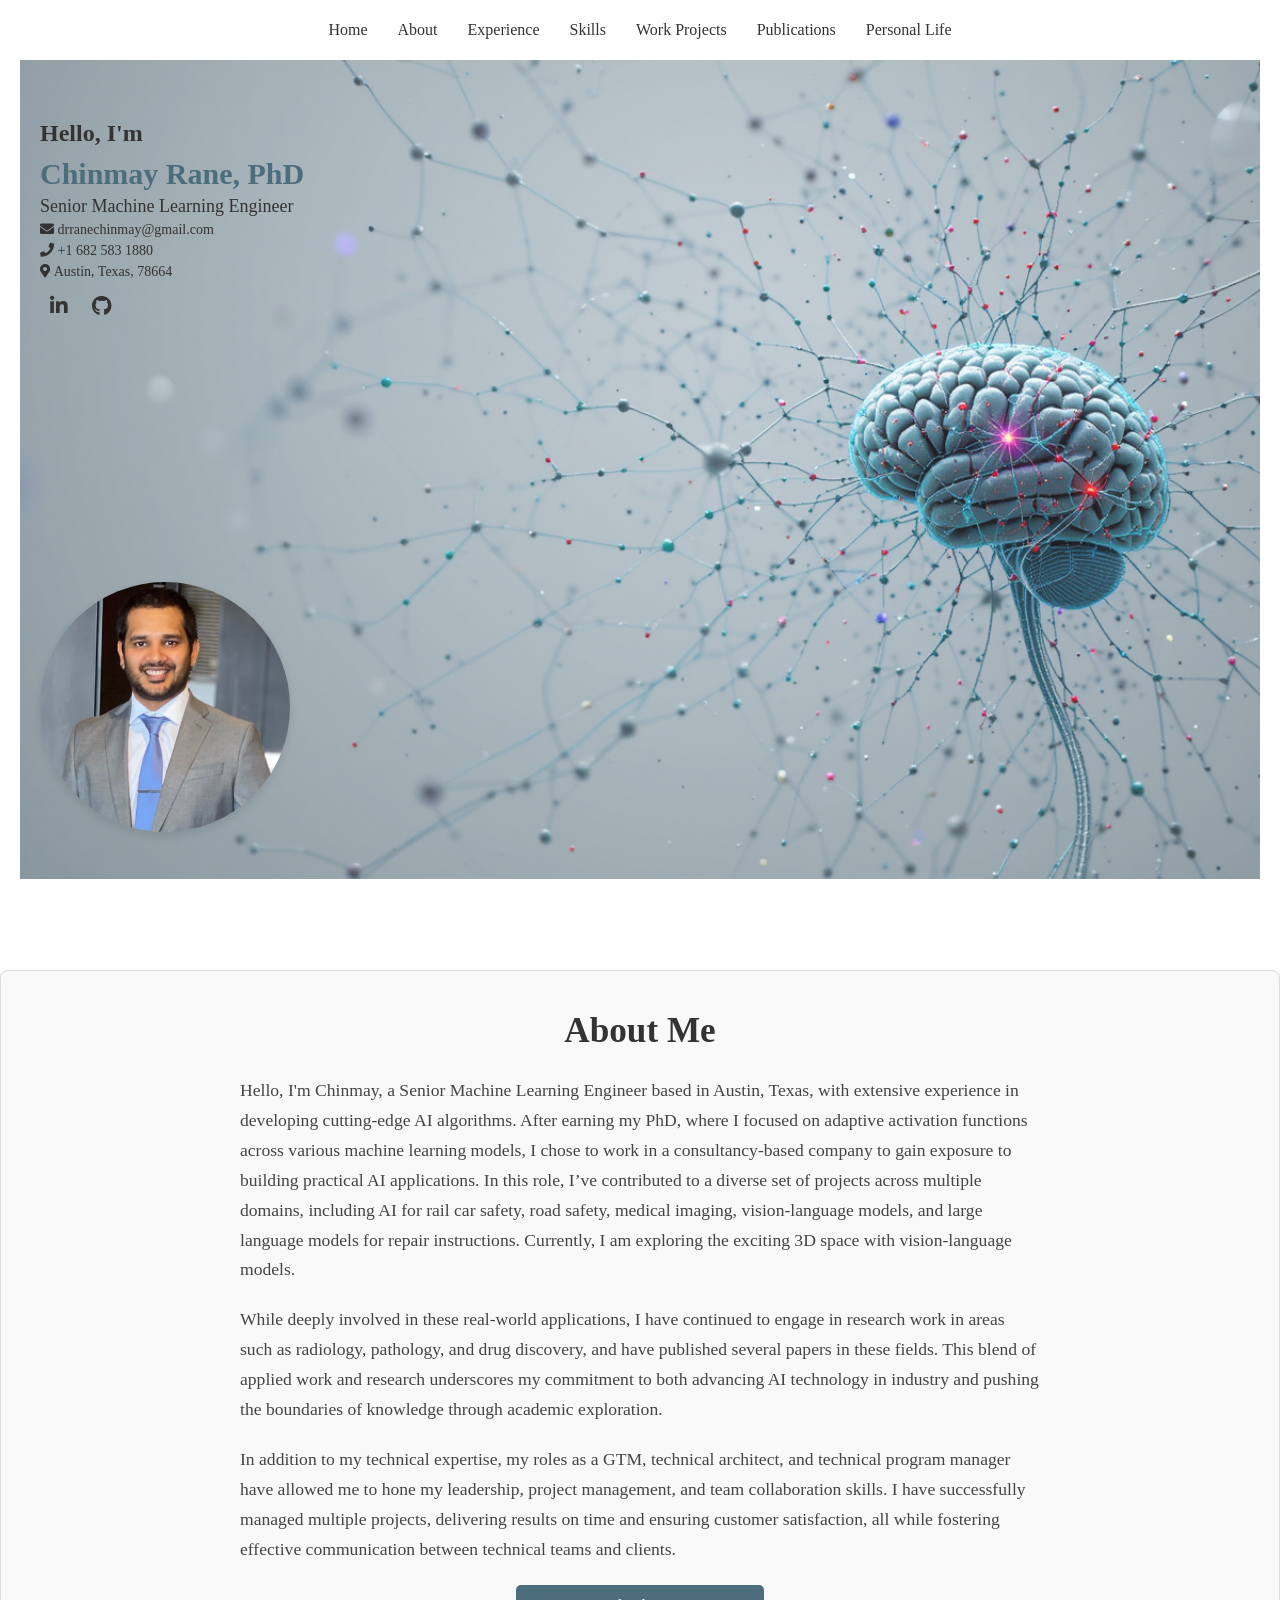
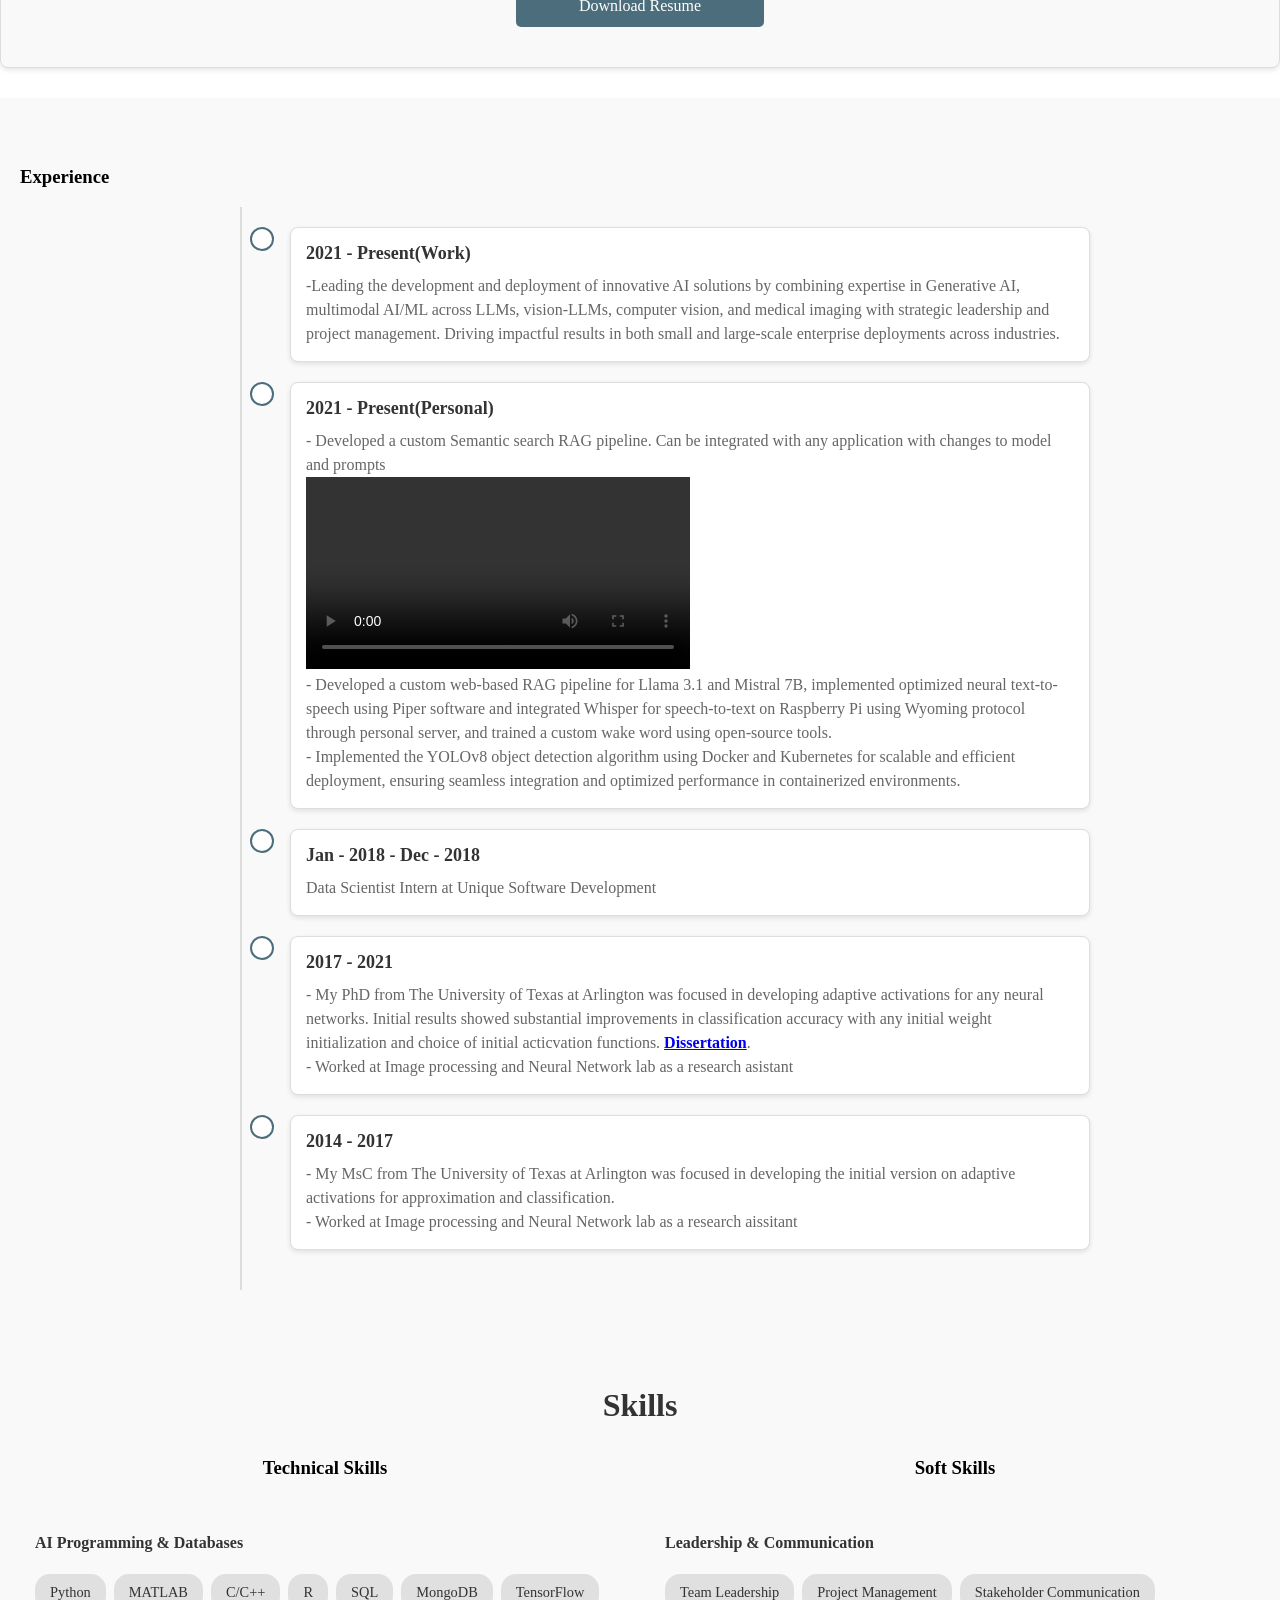
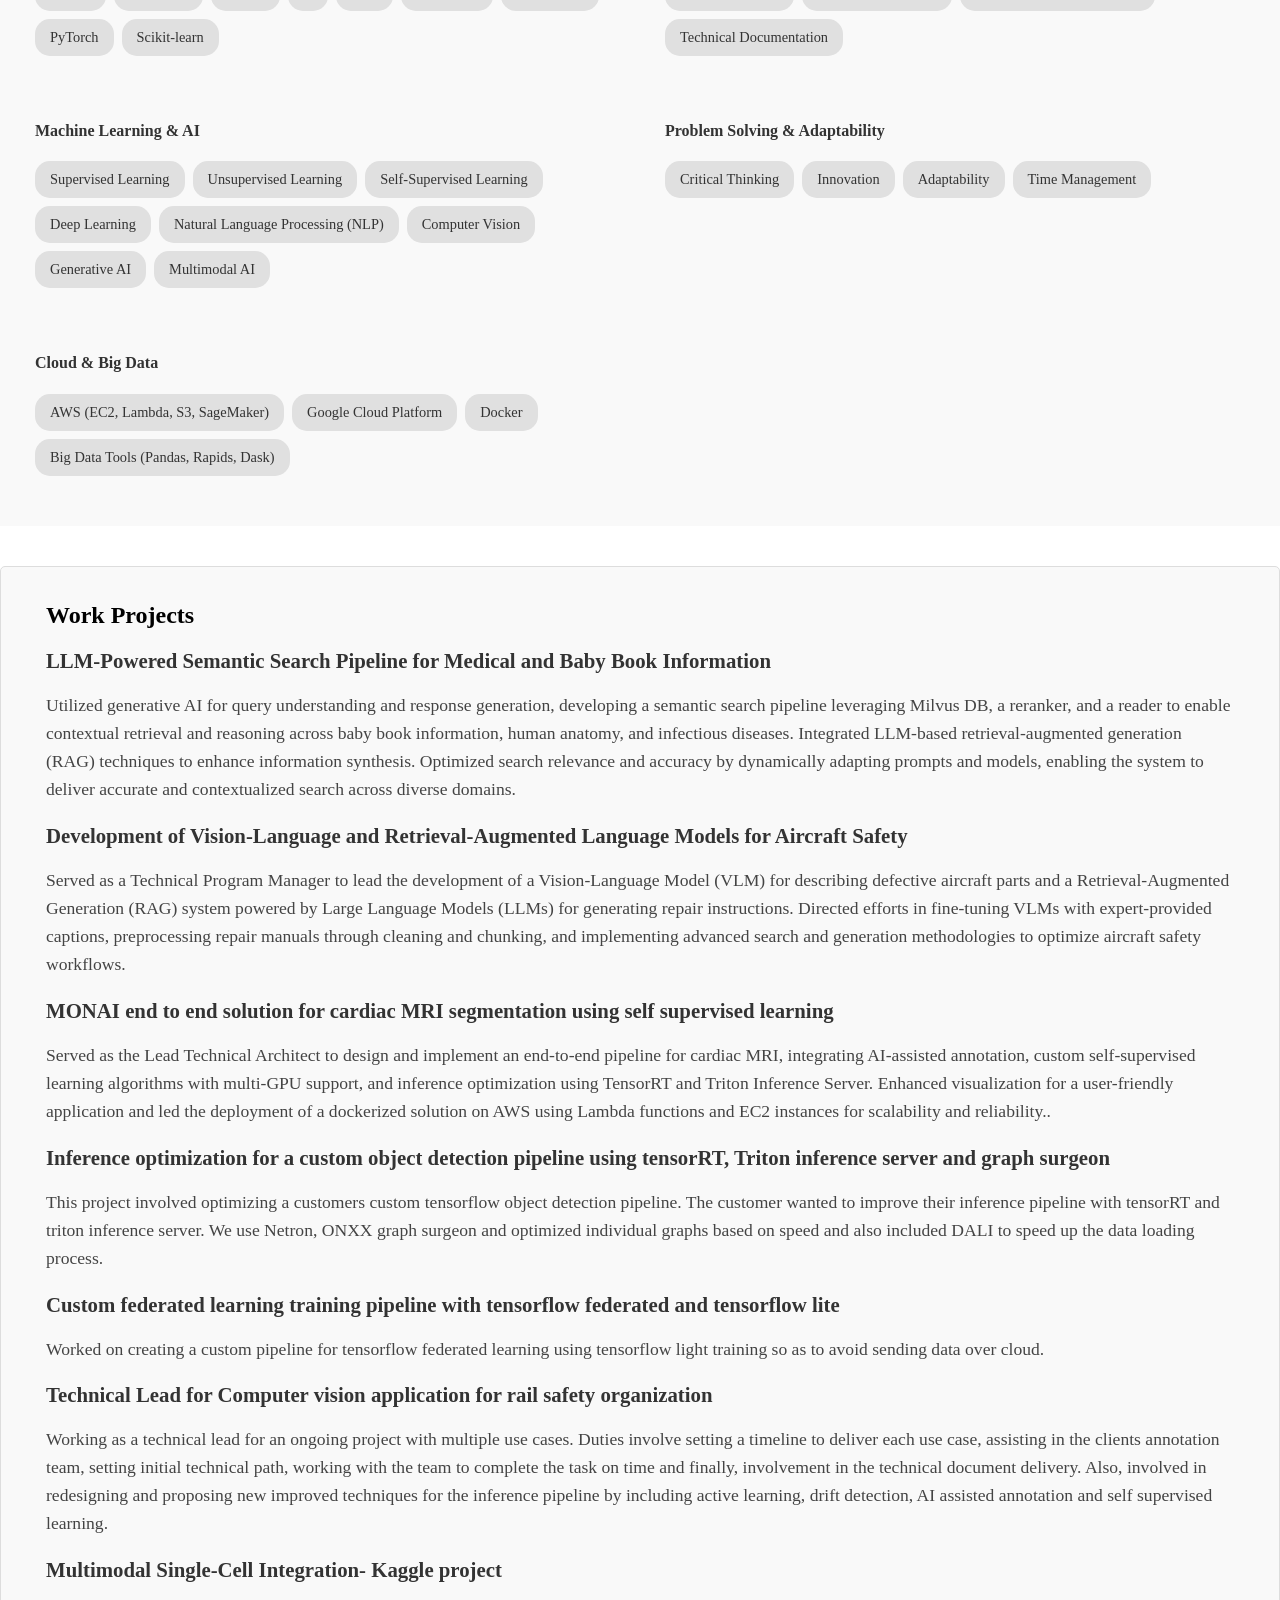
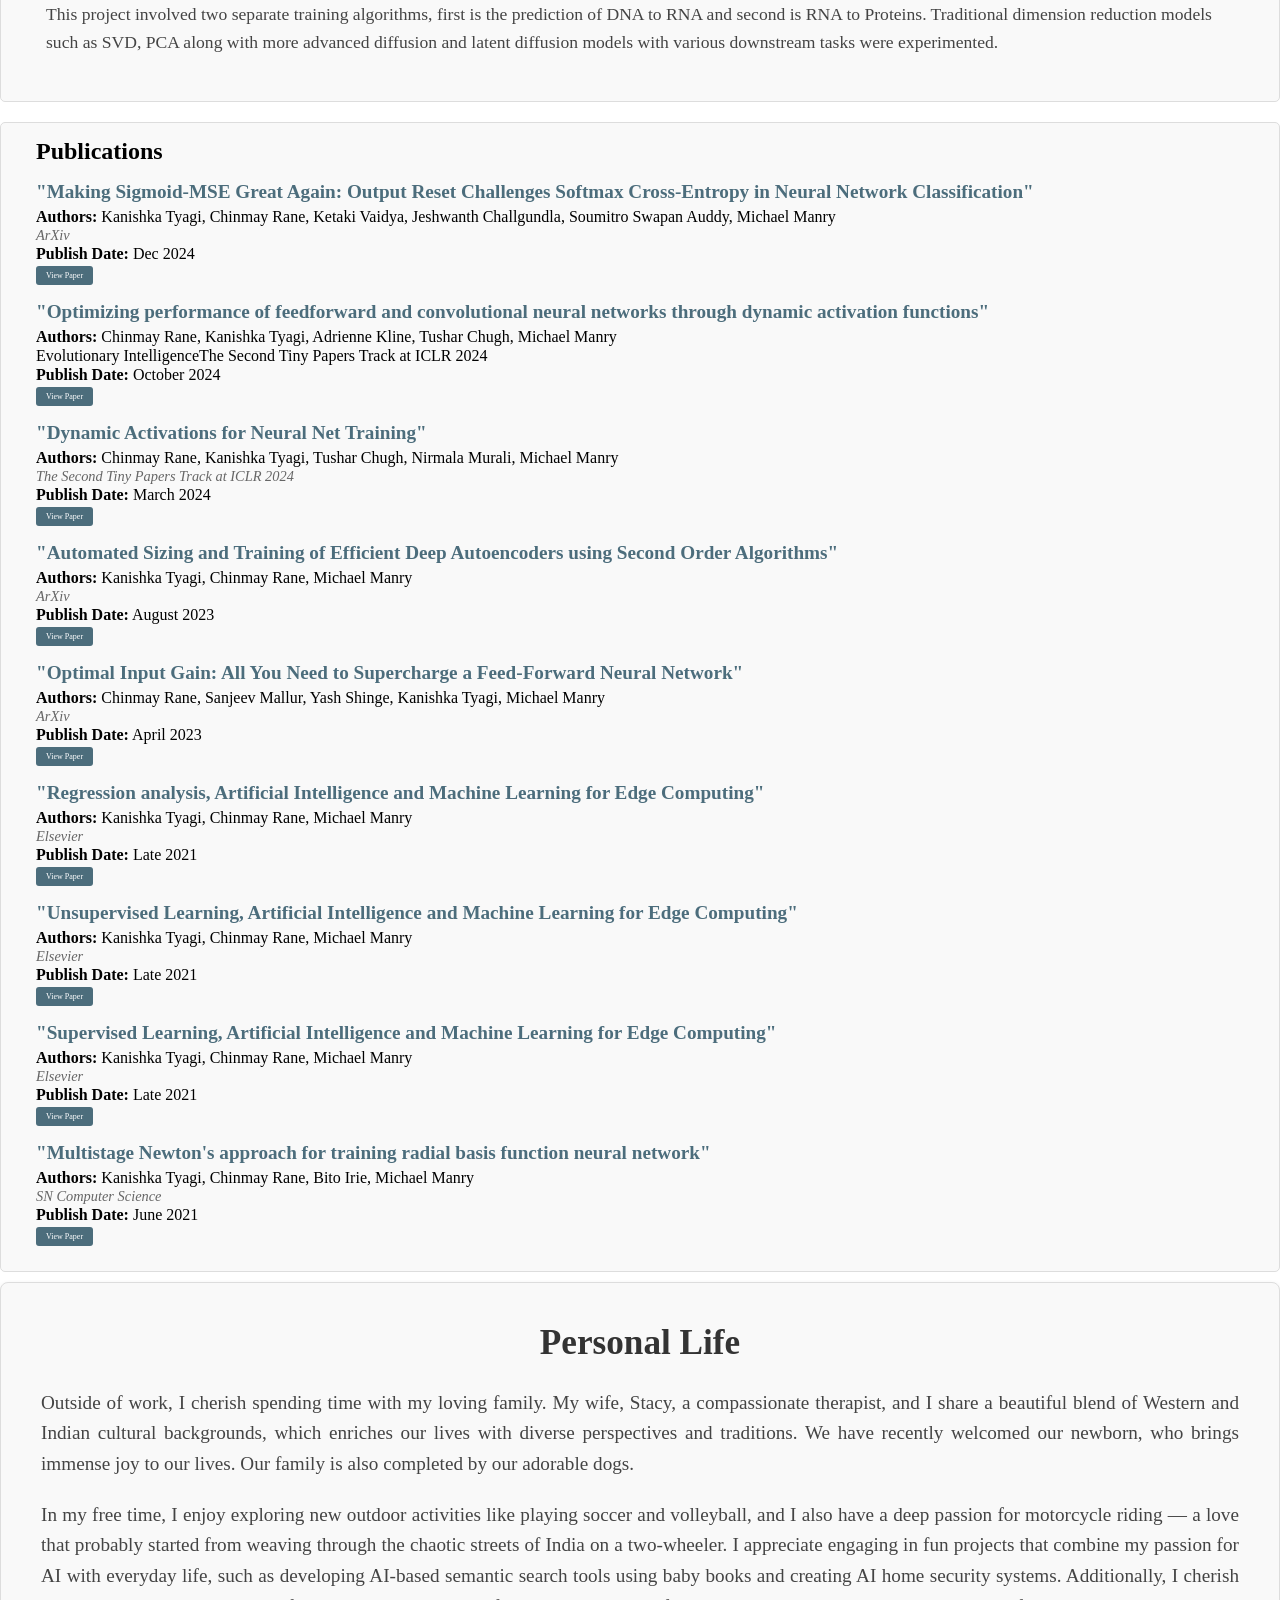
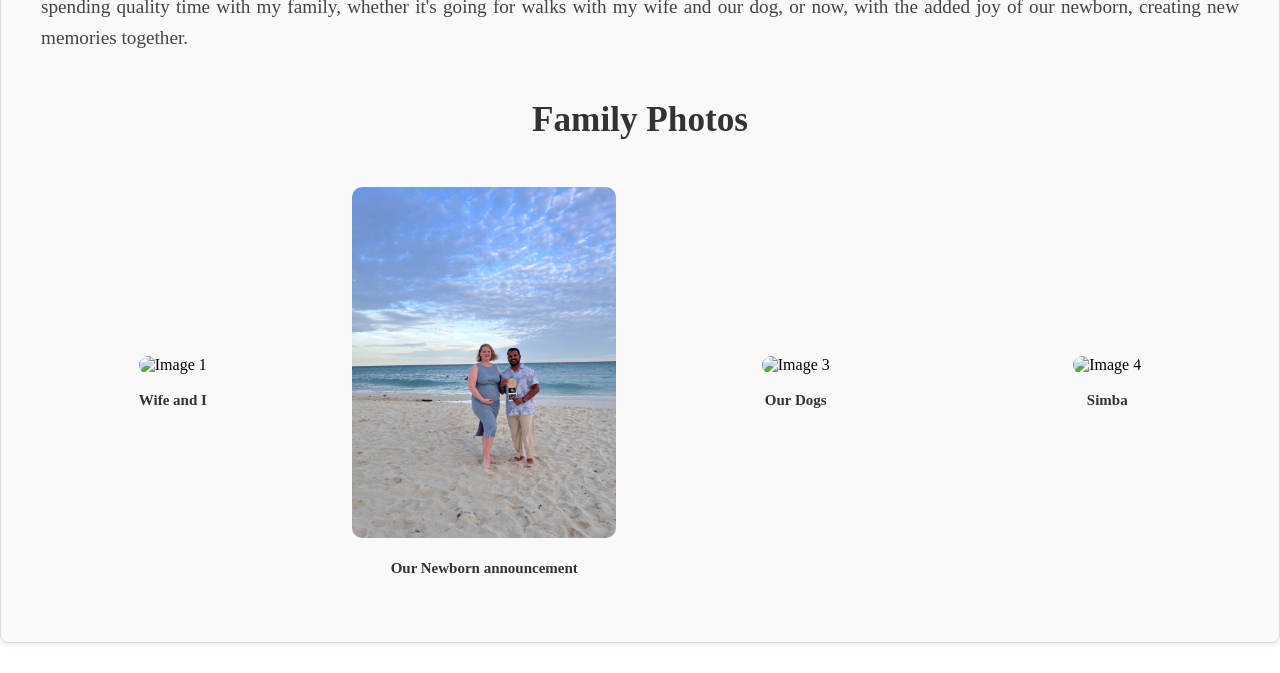
==== commit 6e60c574: "Add files via upload" ====
--- a/index.html
+++ b/index.html
@@ -82,15 +82,7 @@
       <div class="timeline-item">
         <div class="timeline-content">
           <h4>2021 - Present(Work)</h4>
-          <p>- Served as a Technical Architect and Program Manager for 2 of my 3 years at Quantiphi, an AI-first digital company..</p>
-          <p>
-            - Led an end-to-end production-level Cardiac MRI segmentation project for Northwestern University.
-          </p>
-          <p>
-            - Designed vision-language models(VLMs) and RAG-based applications as a Technical Architect for aircraft workloads.
-          </p>
-          <p>
-            - Led 10 different object detection and instance segmentation projects with CI/CD pipelines, covering diverse applications for a rail safety organizatio.
+          <p>-Leading the development and deployment of innovative AI solutions by combining expertise in Generative AI, multimodal AI/ML across LLMs, vision-LLMs, computer vision, and medical imaging with strategic leadership and project management. Driving impactful results in both small and large-scale enterprise deployments across industries.
           </p>
         </div>
       </div>
@@ -128,6 +120,7 @@
           <h4>2017 - 2021</h4>
           <p>
             - My PhD from The University of Texas at Arlington was focused in developing adaptive activations for any neural networks. Initial results showed substantial improvements in classification accuracy with any initial weight initialization and choice of initial acticvation functions.
+            <a href="https://mavmatrix.uta.edu/cgi/viewcontent.cgi?article=1318&context=electricaleng_dissertations" target="_blank"><strong>Dissertation</strong></a>.
           </p>
           <p>
             - Worked at Image processing and Neural Network lab as a research asistant 
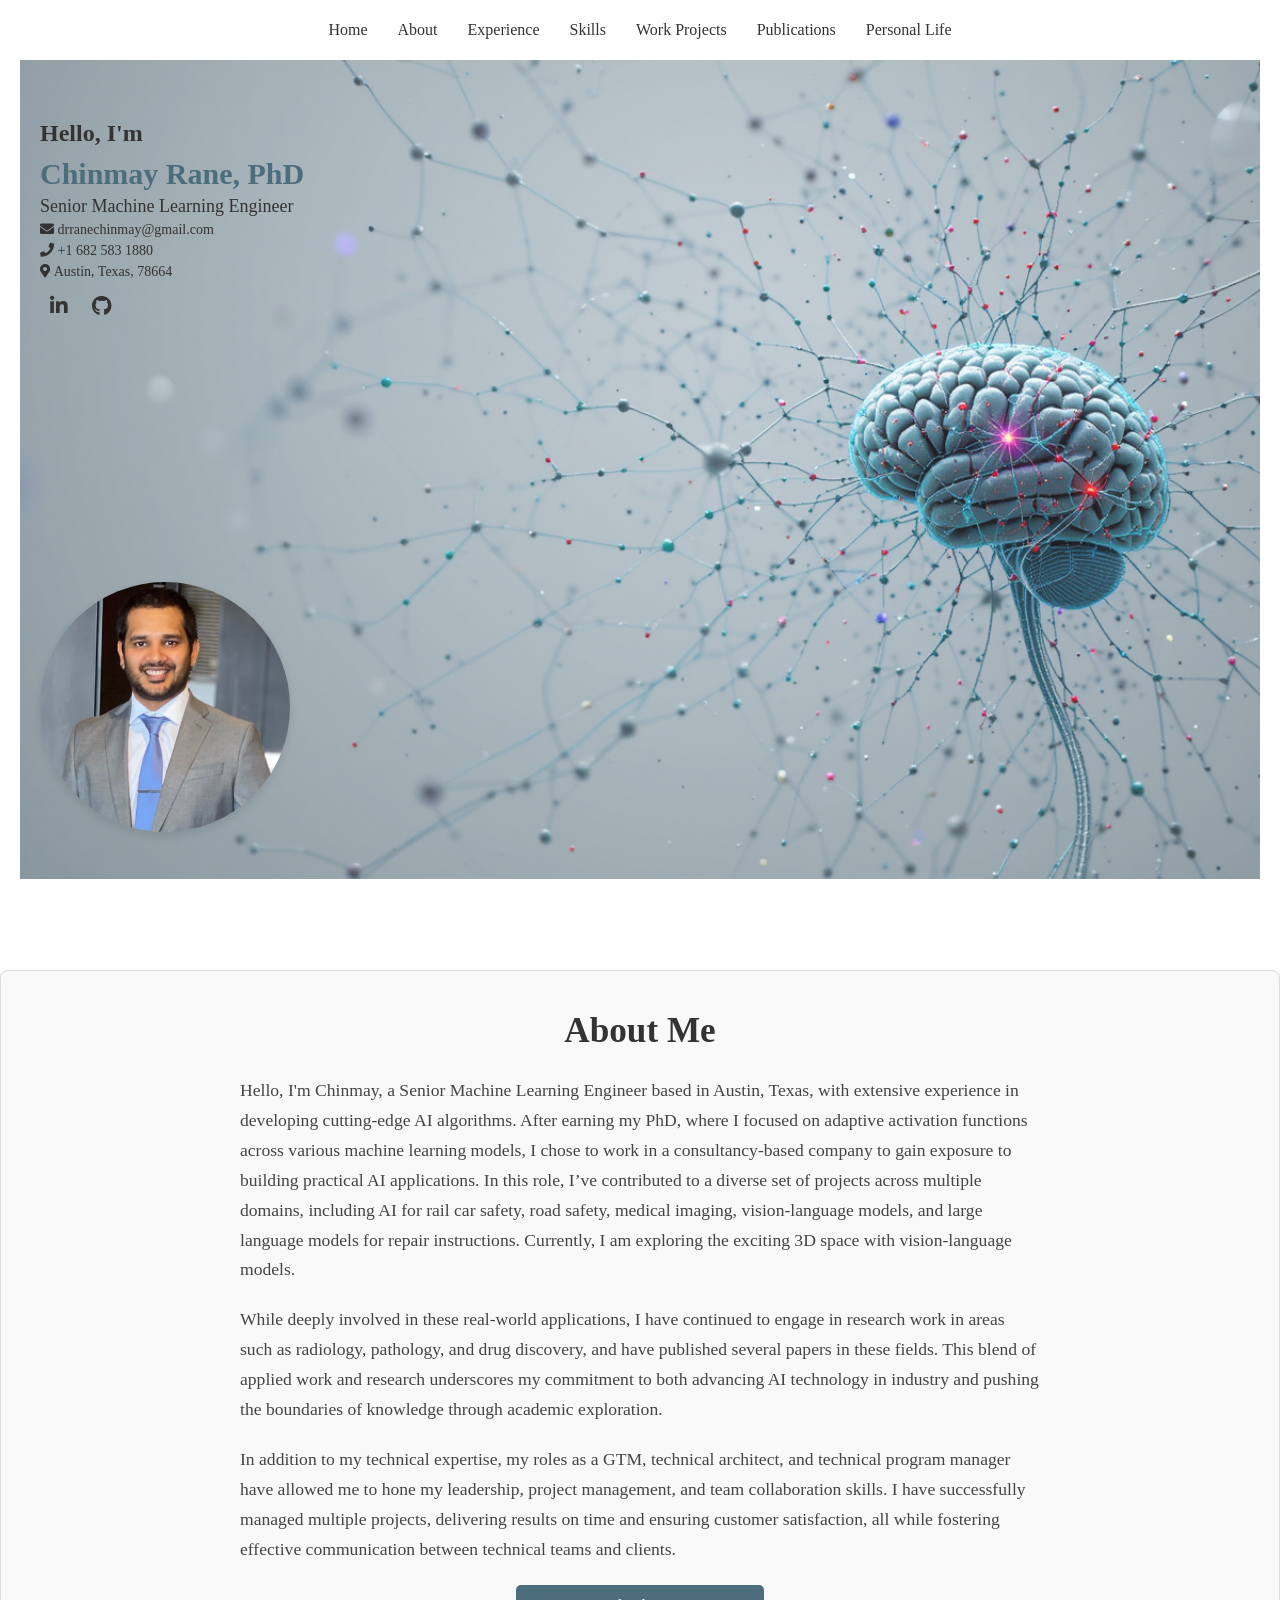
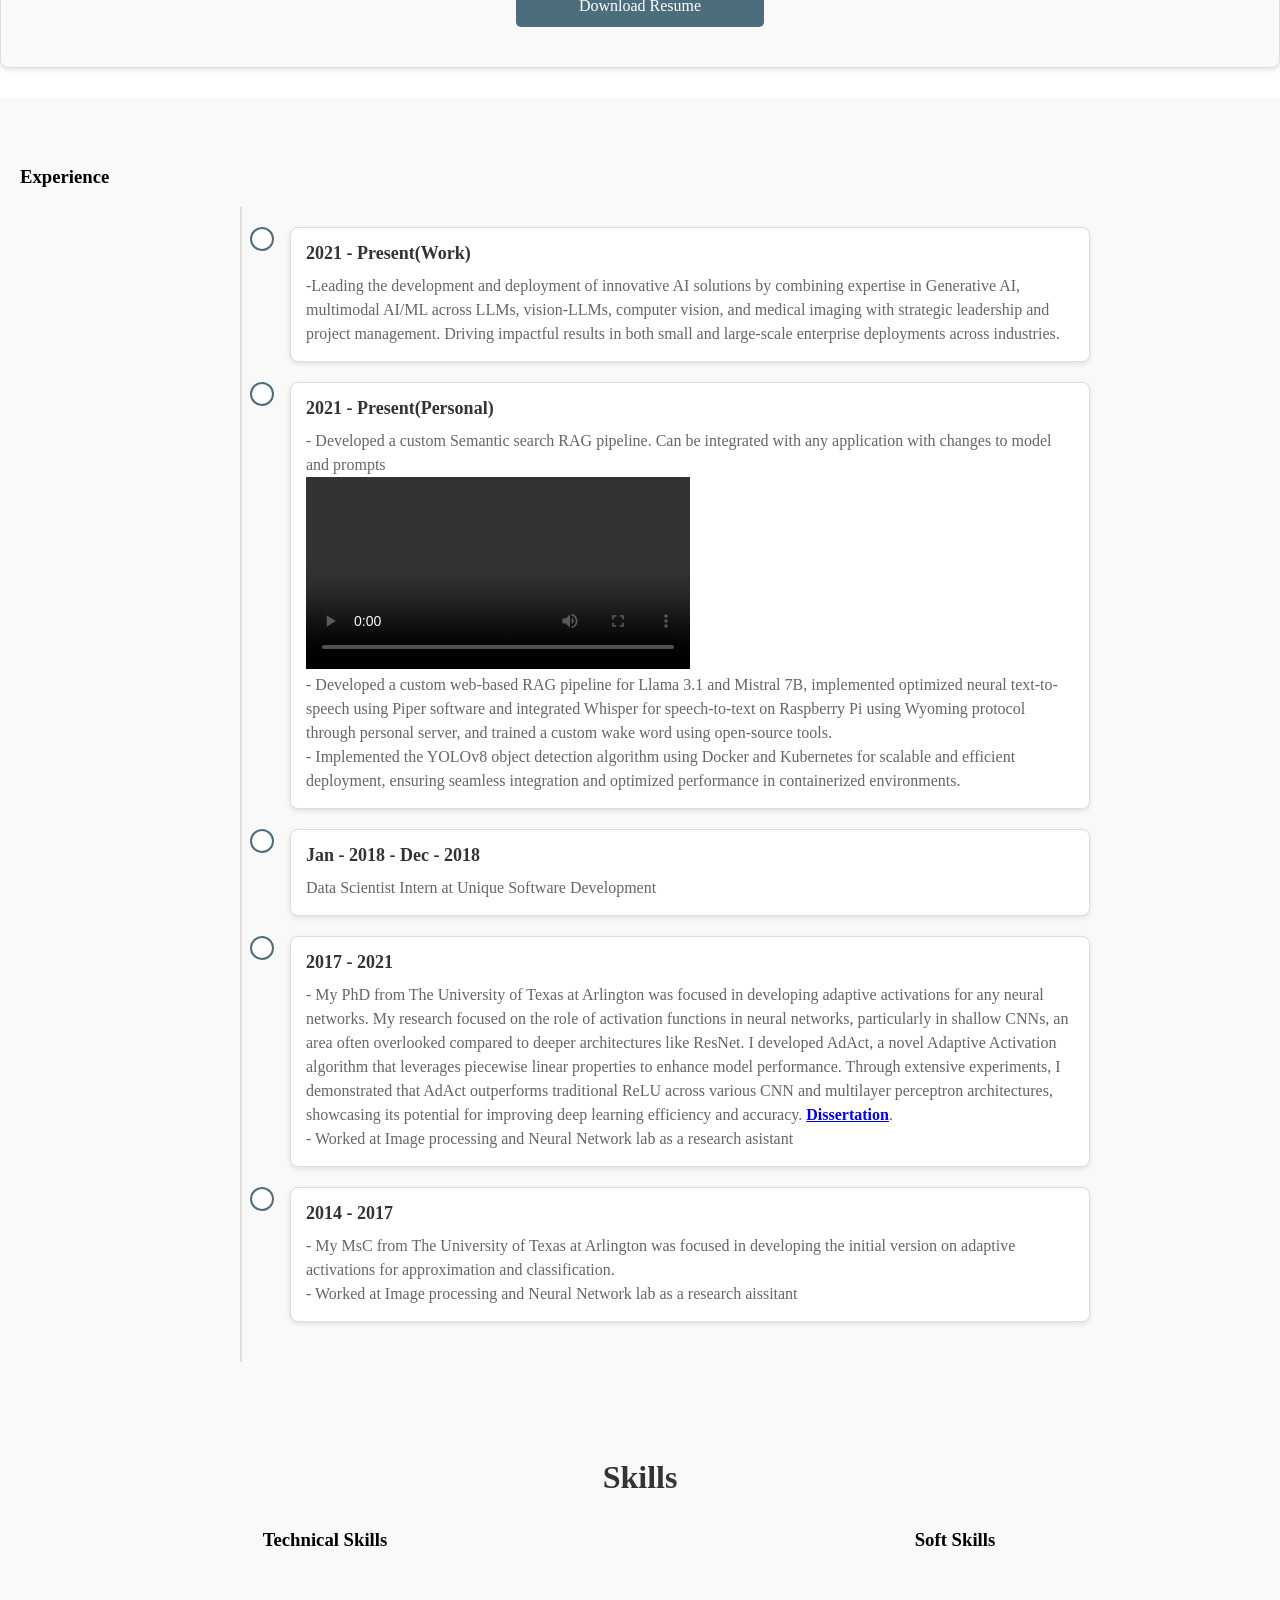
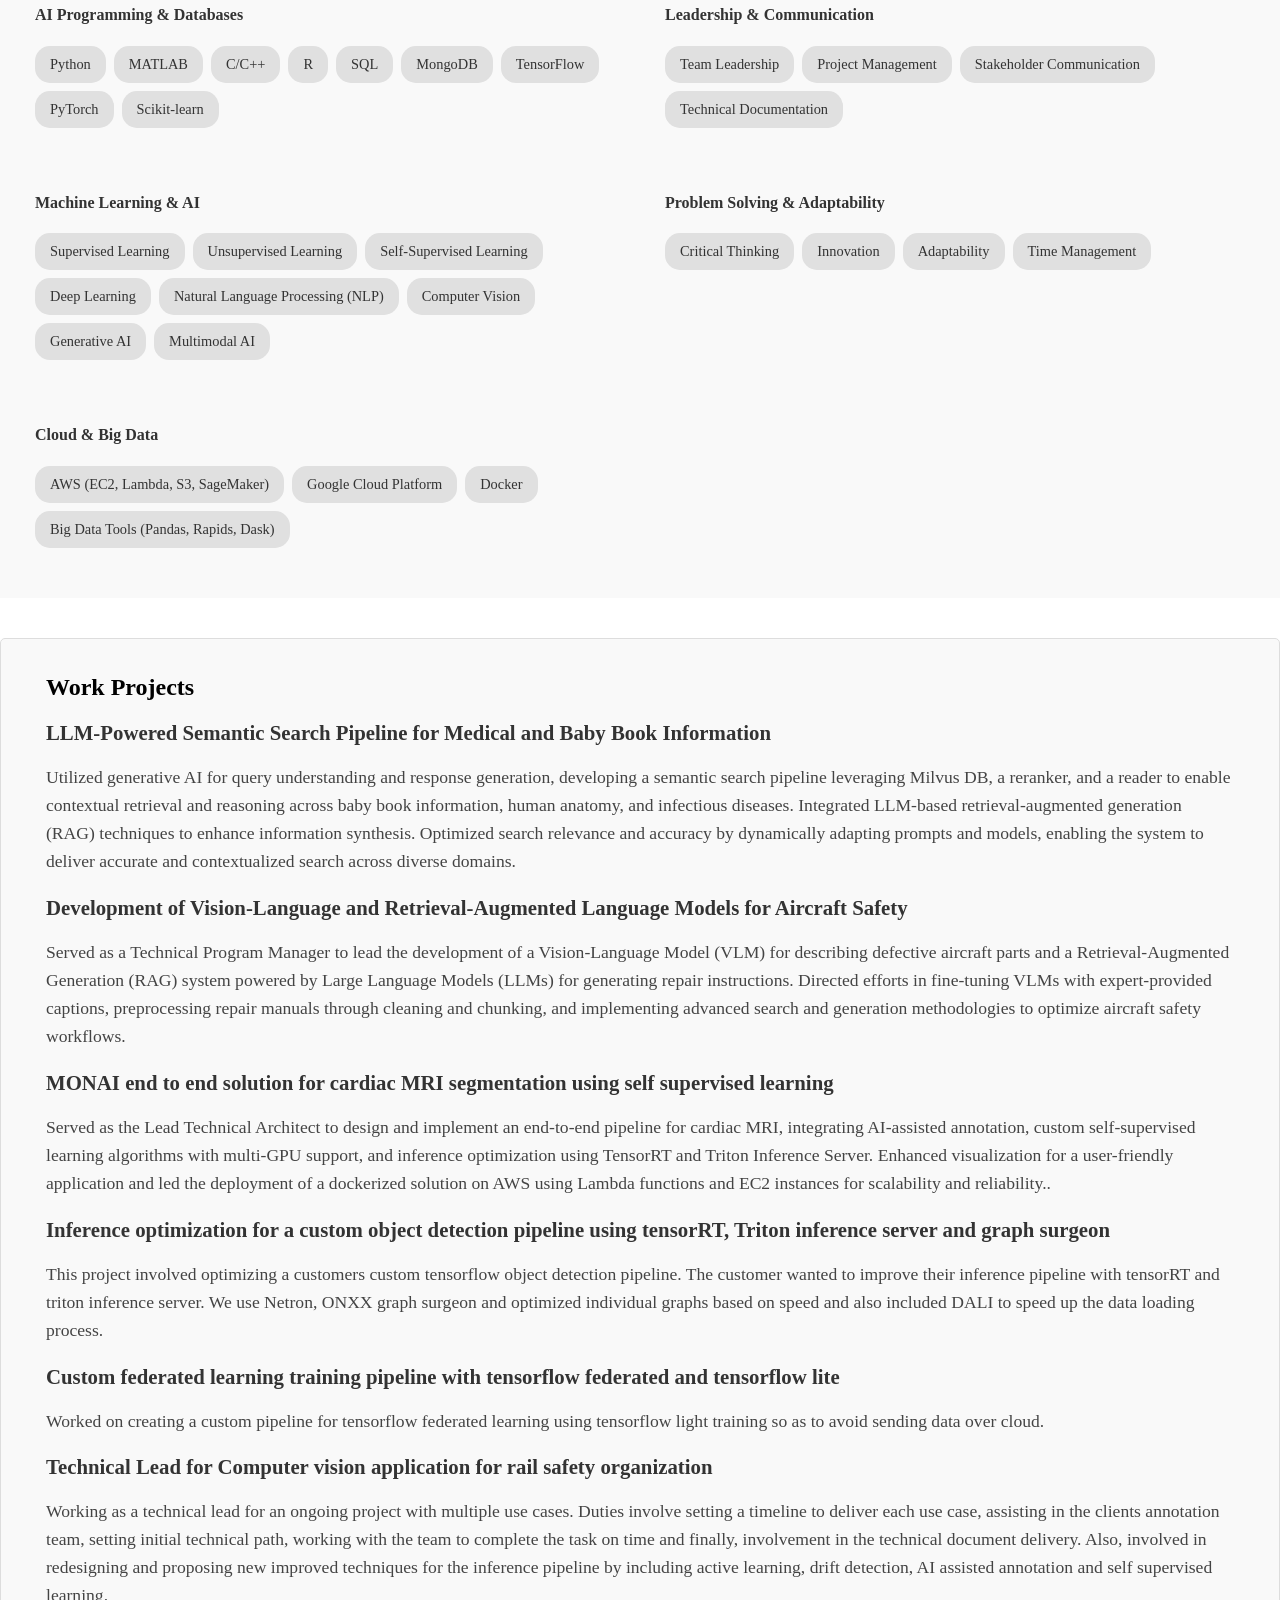
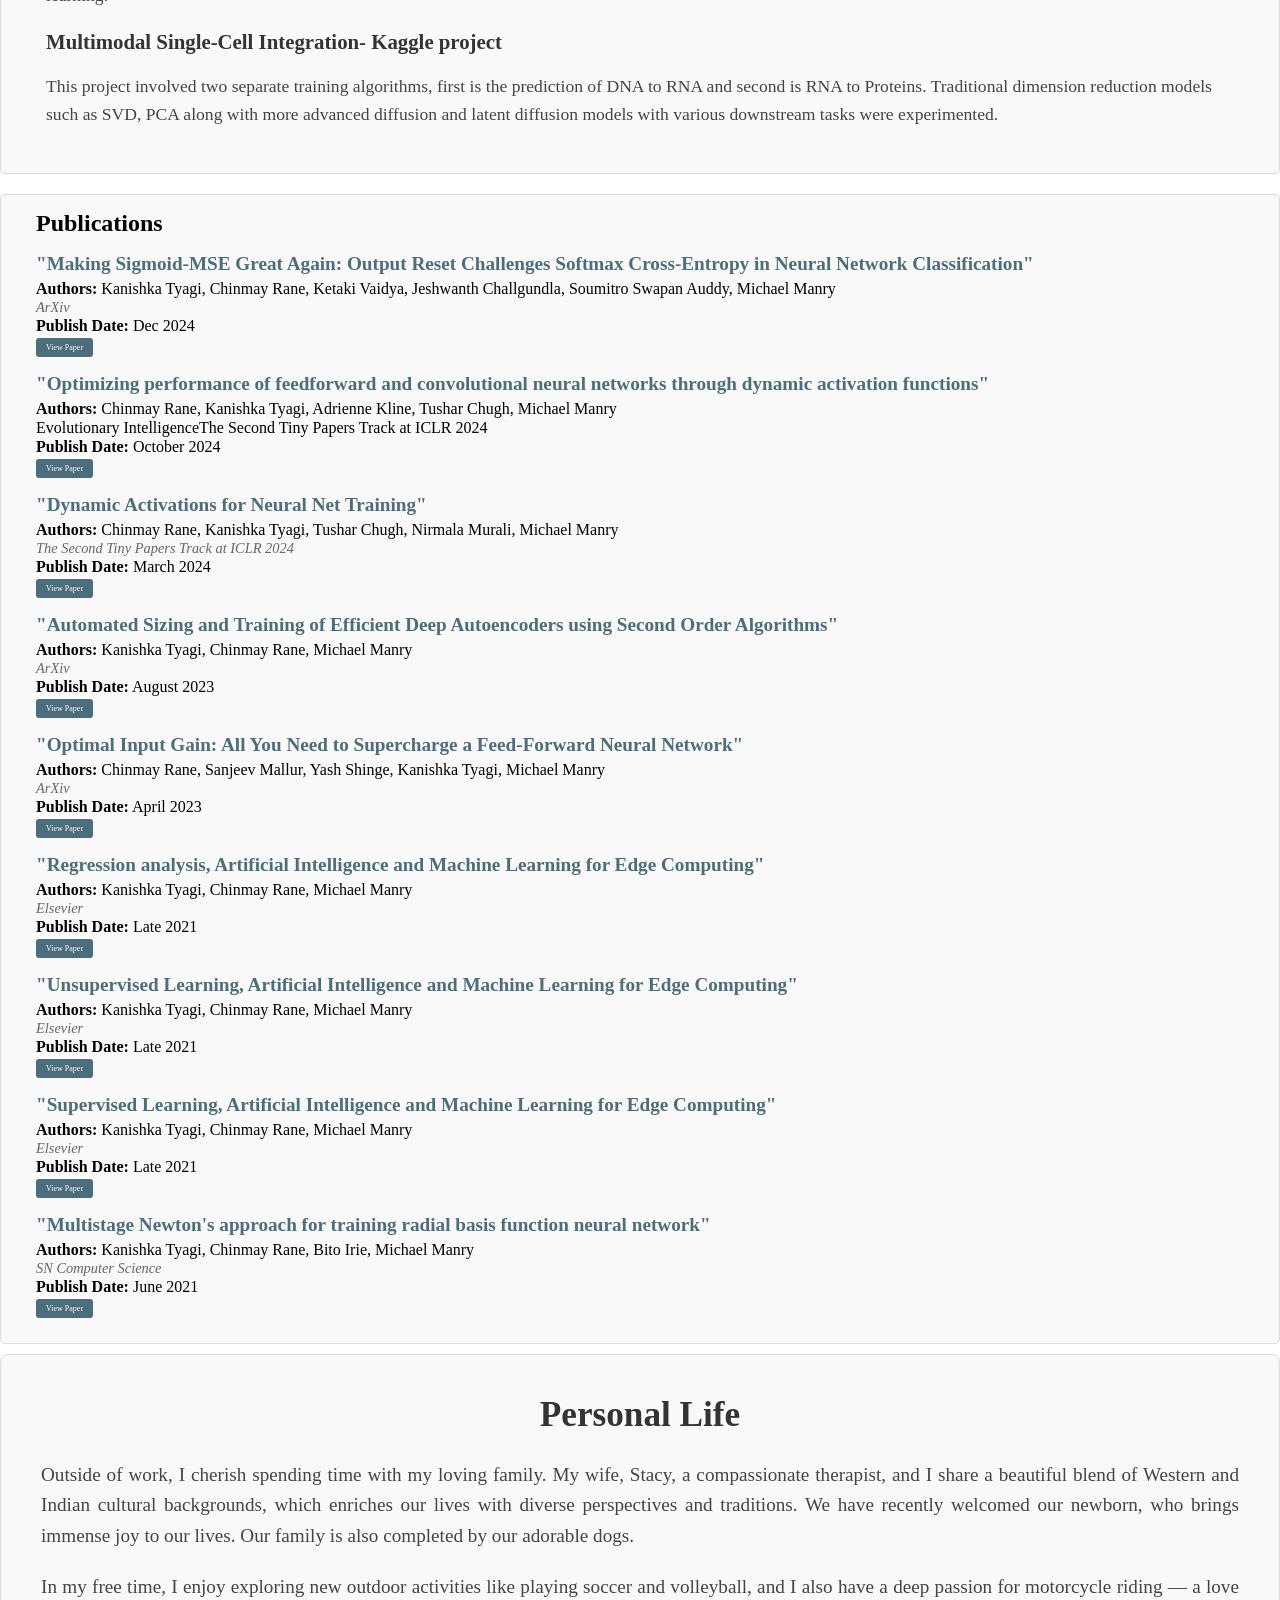
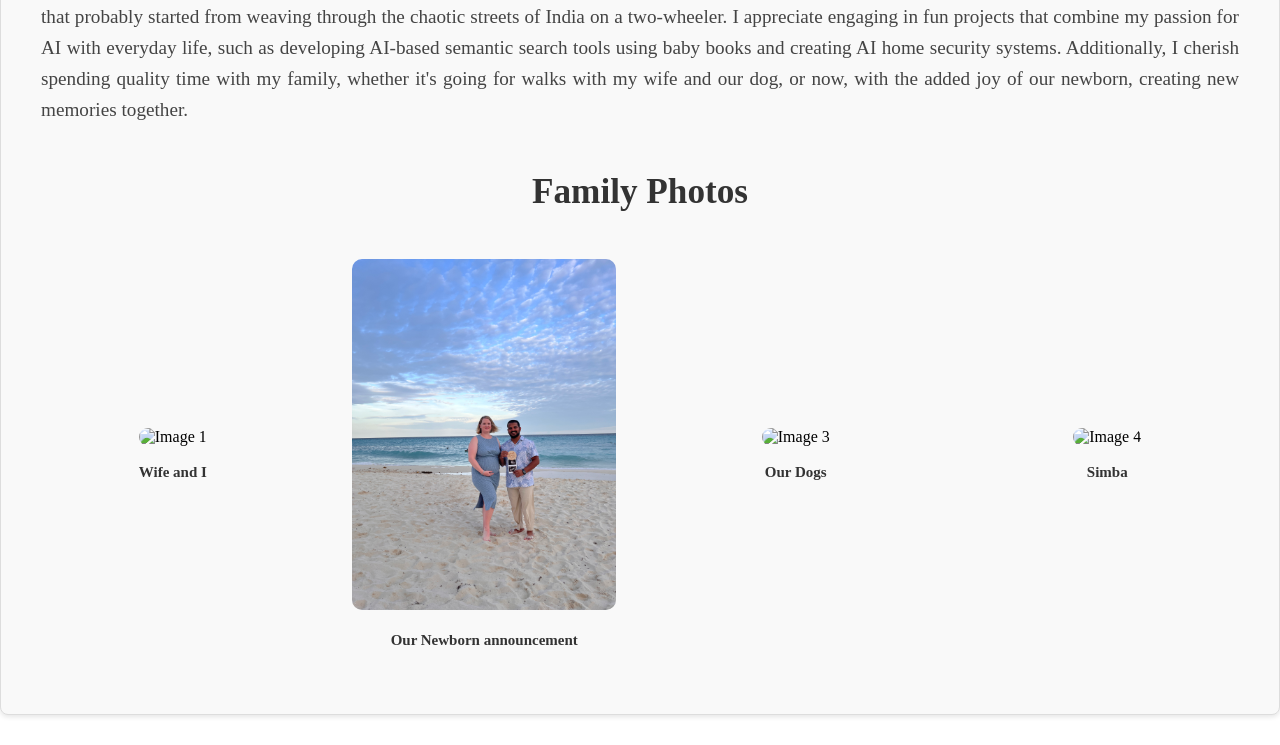
==== commit 34e4c431: "Add files via upload" ====
--- a/index.html
+++ b/index.html
@@ -119,7 +119,7 @@
         <div class="timeline-content">
           <h4>2017 - 2021</h4>
           <p>
-            - My PhD from The University of Texas at Arlington was focused in developing adaptive activations for any neural networks. Initial results showed substantial improvements in classification accuracy with any initial weight initialization and choice of initial acticvation functions.
+            - My PhD from The University of Texas at Arlington was focused in developing adaptive activations for any neural networks. My research focused on the role of activation functions in neural networks, particularly in shallow CNNs, an area often overlooked compared to deeper architectures like ResNet. I developed AdAct, a novel Adaptive Activation algorithm that leverages piecewise linear properties to enhance model performance. Through extensive experiments, I demonstrated that AdAct outperforms traditional ReLU across various CNN and multilayer perceptron architectures, showcasing its potential for improving deep learning efficiency and accuracy.
             <a href="https://mavmatrix.uta.edu/cgi/viewcontent.cgi?article=1318&context=electricaleng_dissertations" target="_blank"><strong>Dissertation</strong></a>.
           </p>
           <p>
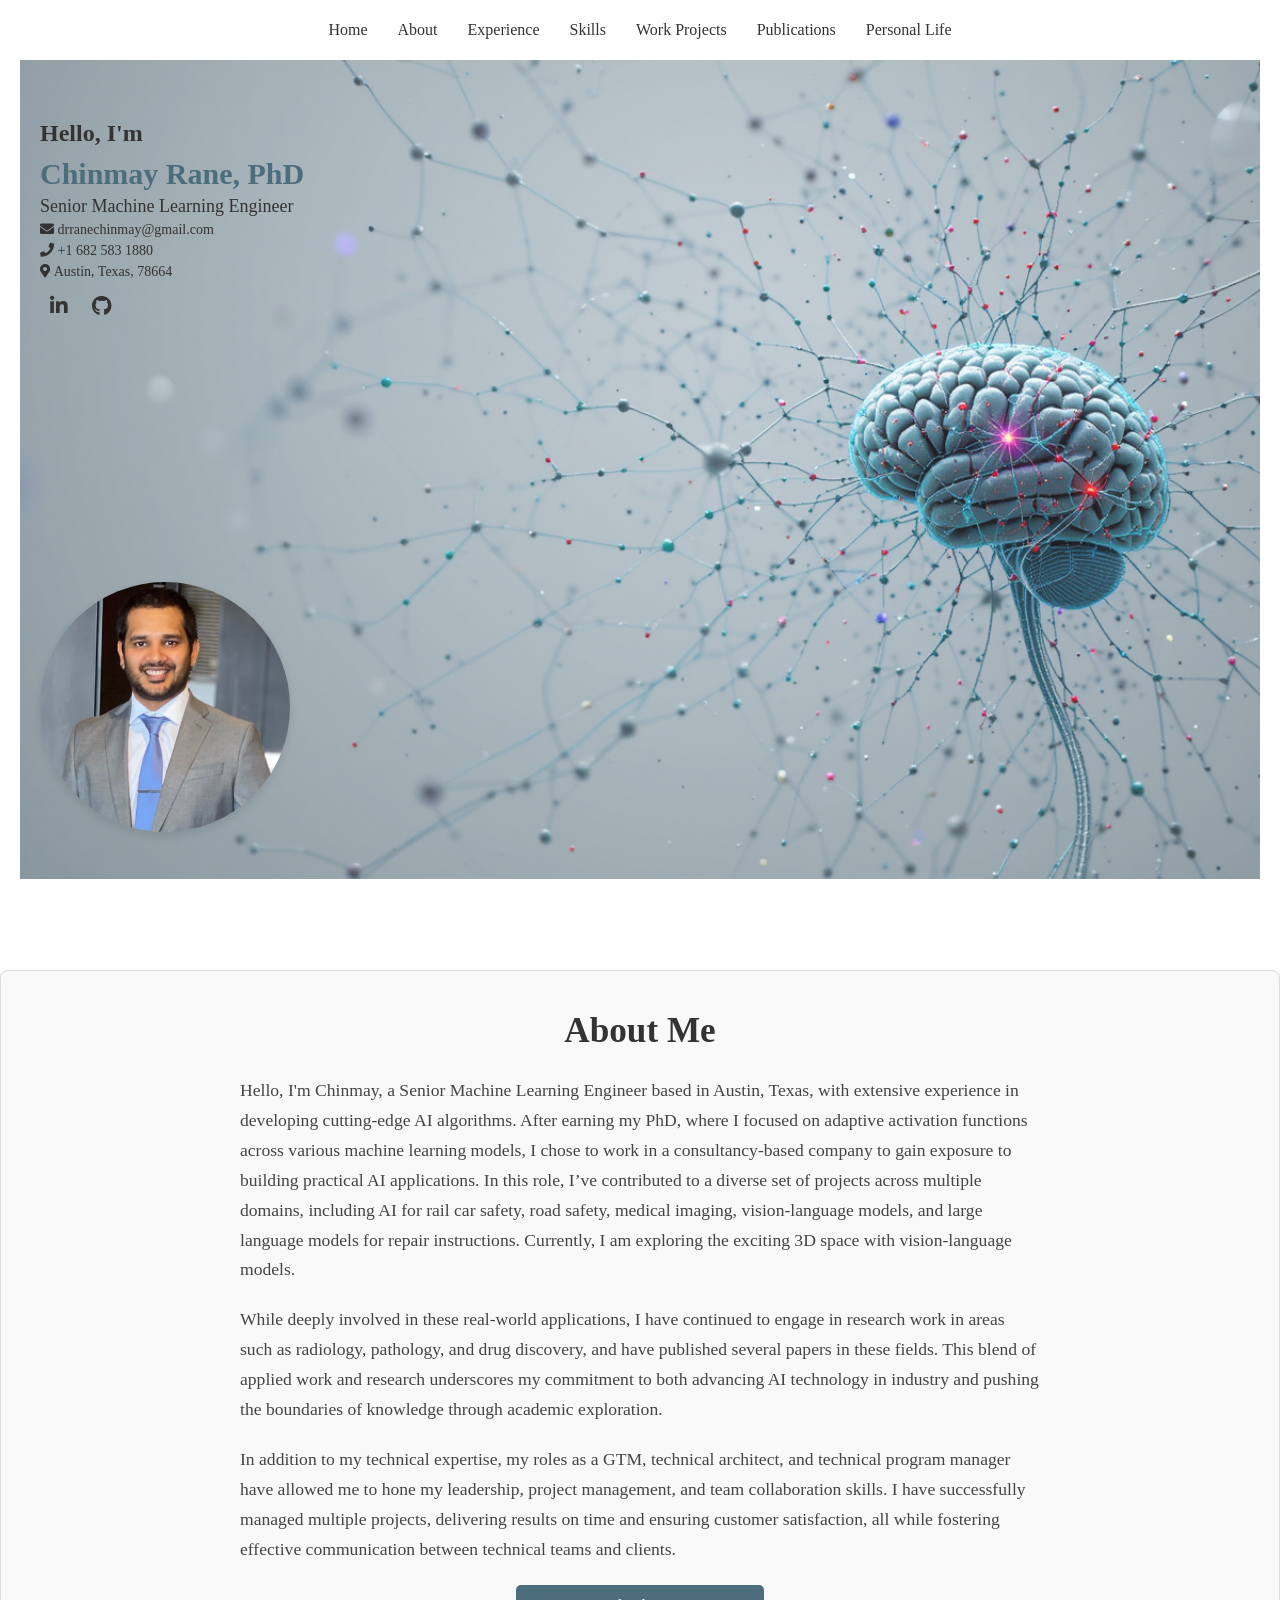
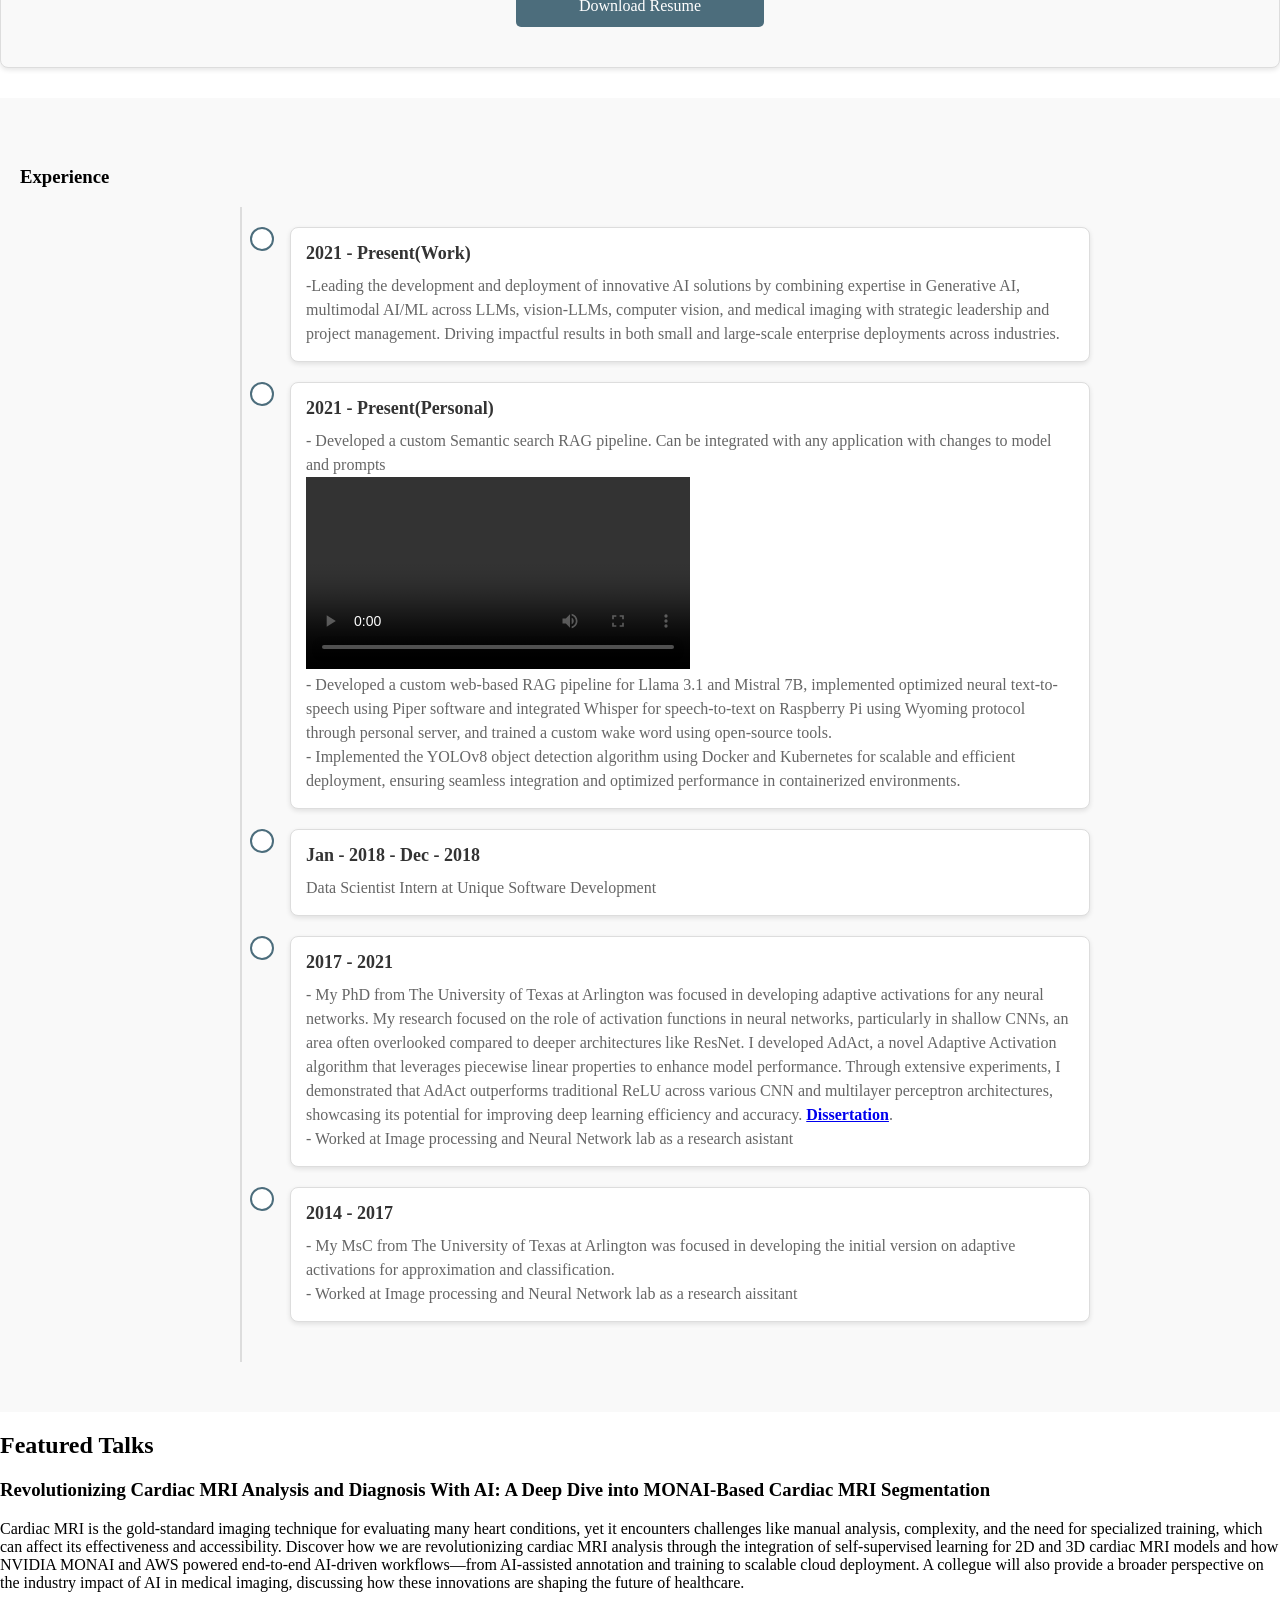
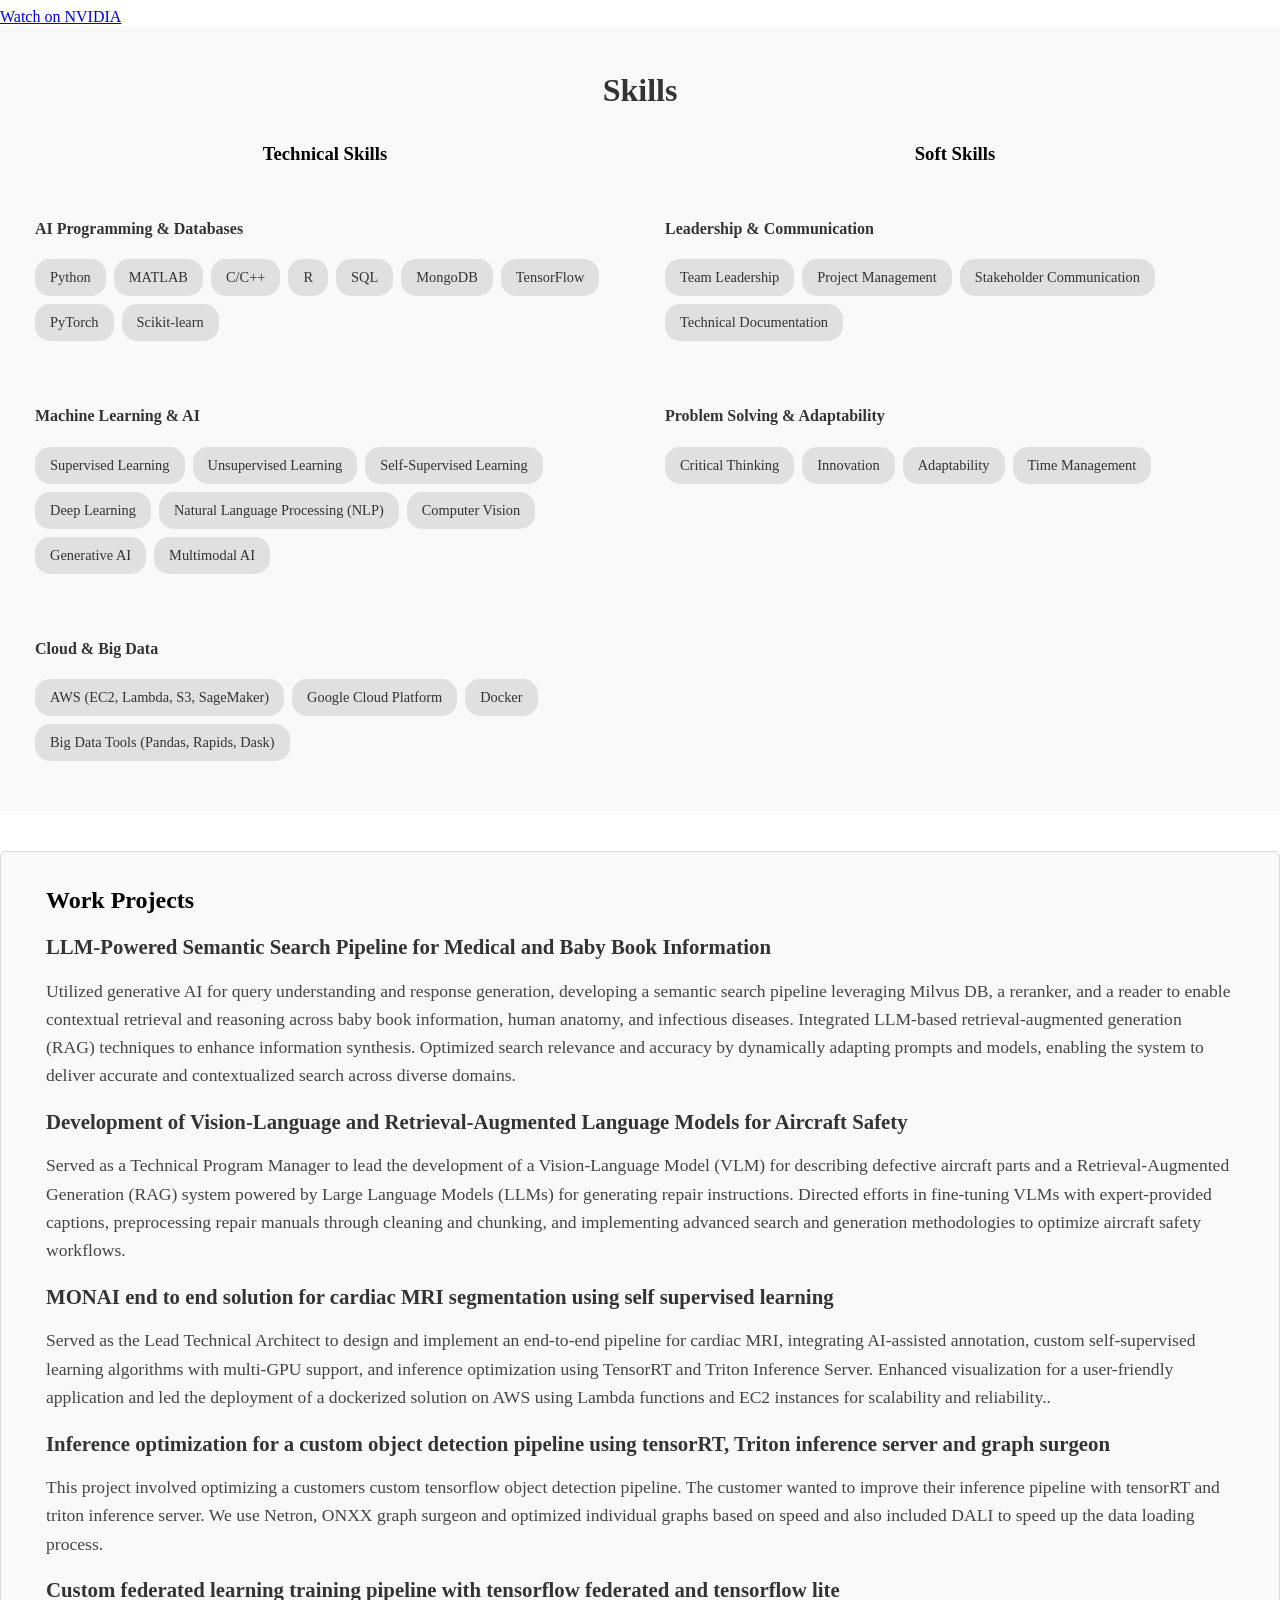
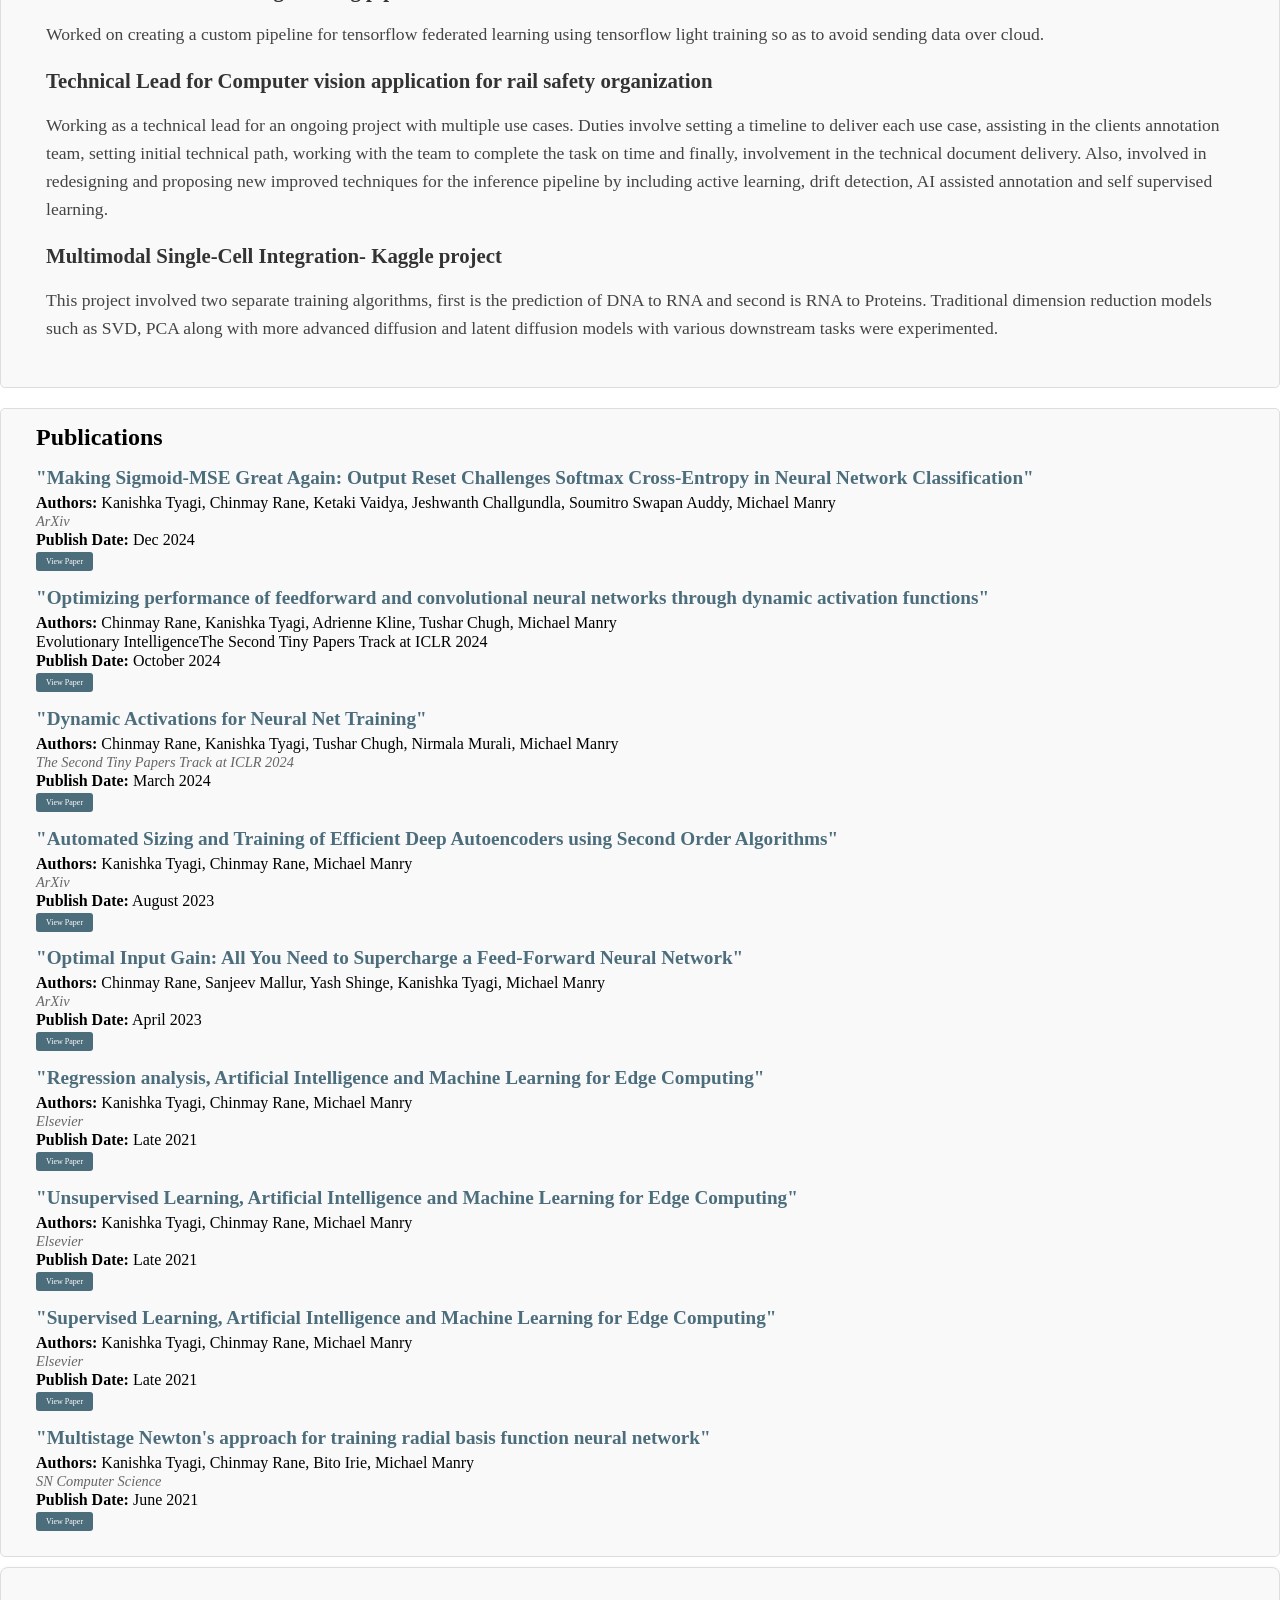
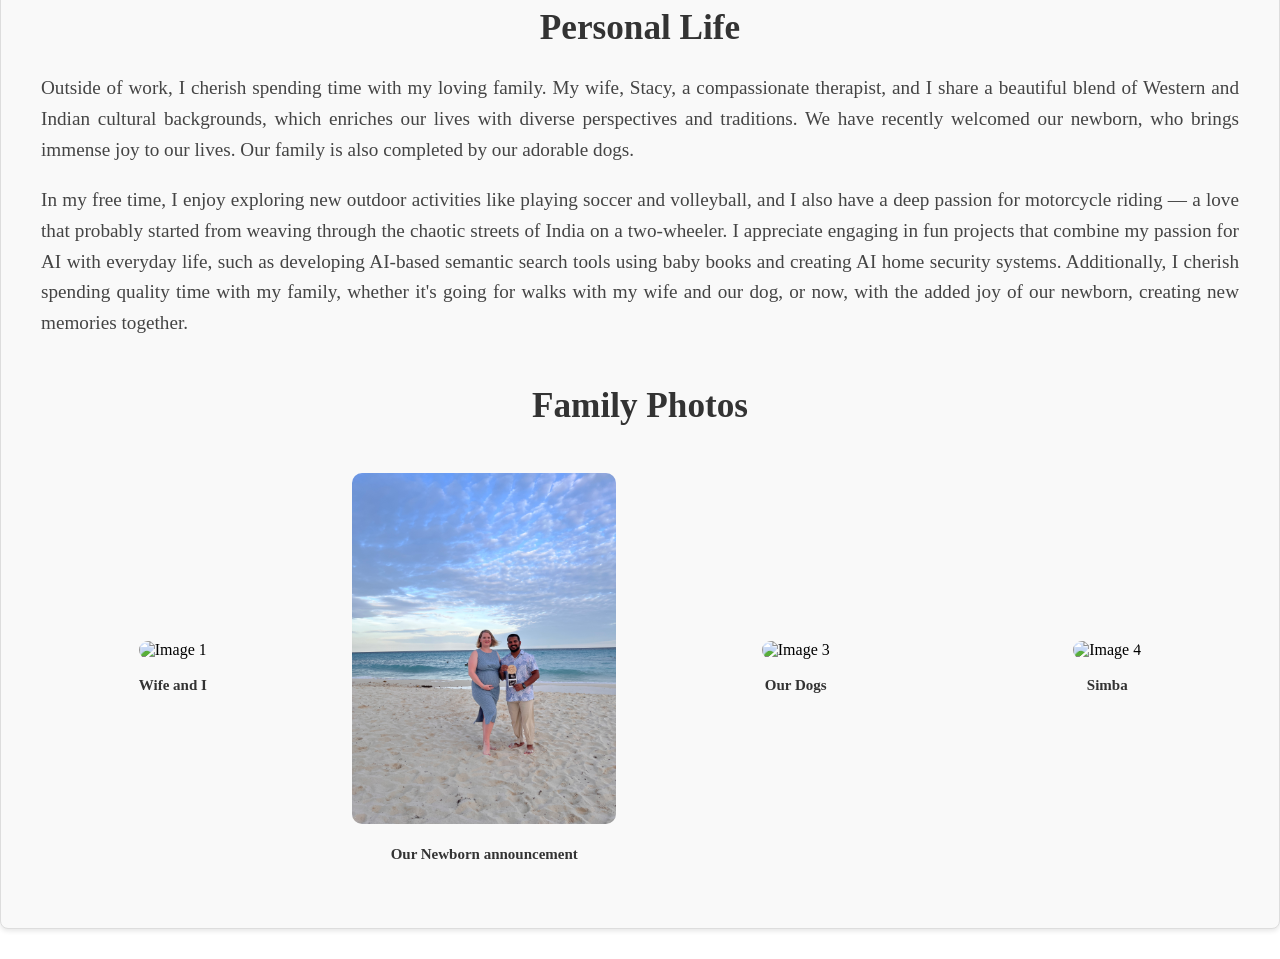
==== commit e39f90d0: "Add files via upload" ====
--- a/index.html
+++ b/index.html
@@ -142,6 +142,27 @@
     </div>
   </div>
   </section>
+
+  <section id="featured-talks" class="featured-talks">
+    <div class="container">
+        <h2>Featured Talks</h2>
+        <div class="talks-grid">
+            <div class="talk">
+                <h3>Revolutionizing Cardiac MRI Analysis and Diagnosis With AI: A Deep Dive into MONAI-Based Cardiac MRI Segmentation</h3>
+                <p>Cardiac MRI is the gold-standard imaging technique for evaluating many heart conditions, yet it encounters challenges like manual analysis, complexity, and the need for specialized training, which can affect its effectiveness and accessibility. 
+                  Discover how we are revolutionizing cardiac MRI analysis through the integration of self-supervised learning for 2D and 3D cardiac MRI models and how NVIDIA MONAI and AWS powered end-to-end AI-driven workflows—from AI-assisted annotation and training to scalable cloud deployment. A collegue will also provide a broader perspective on the industry impact of AI in medical imaging, discussing how these innovations are shaping the future of healthcare.
+</p>
+                <div class="video-container">
+                    <a href="https://www.nvidia.com/en-us/on-demand/session/gtc25-s73347/" target="_blank" class="watch-video-btn">
+                        Watch on NVIDIA
+                    </a>
+                </div>
+            </div>
+        </div>
+    </div>
+  </section>
+
+
 
   <section id="skills" class="skills">
   <h2>Skills</h2>
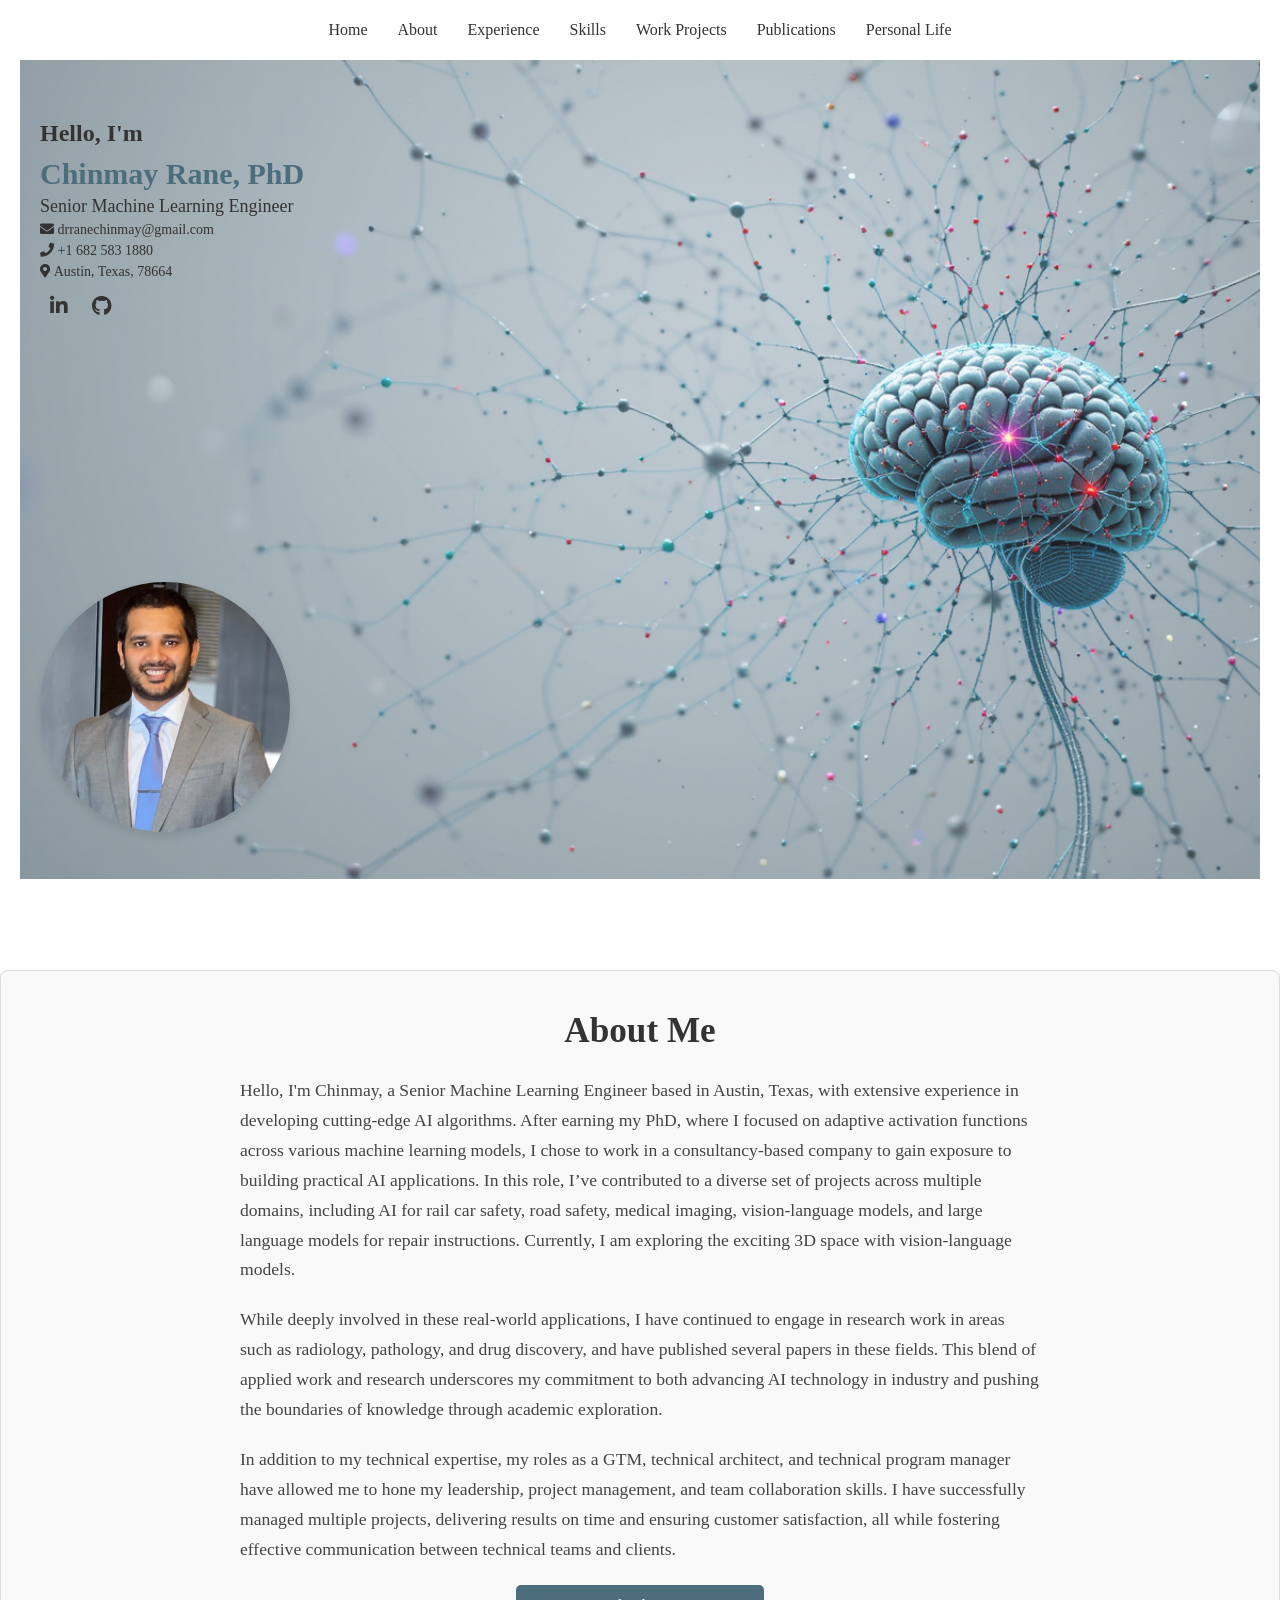
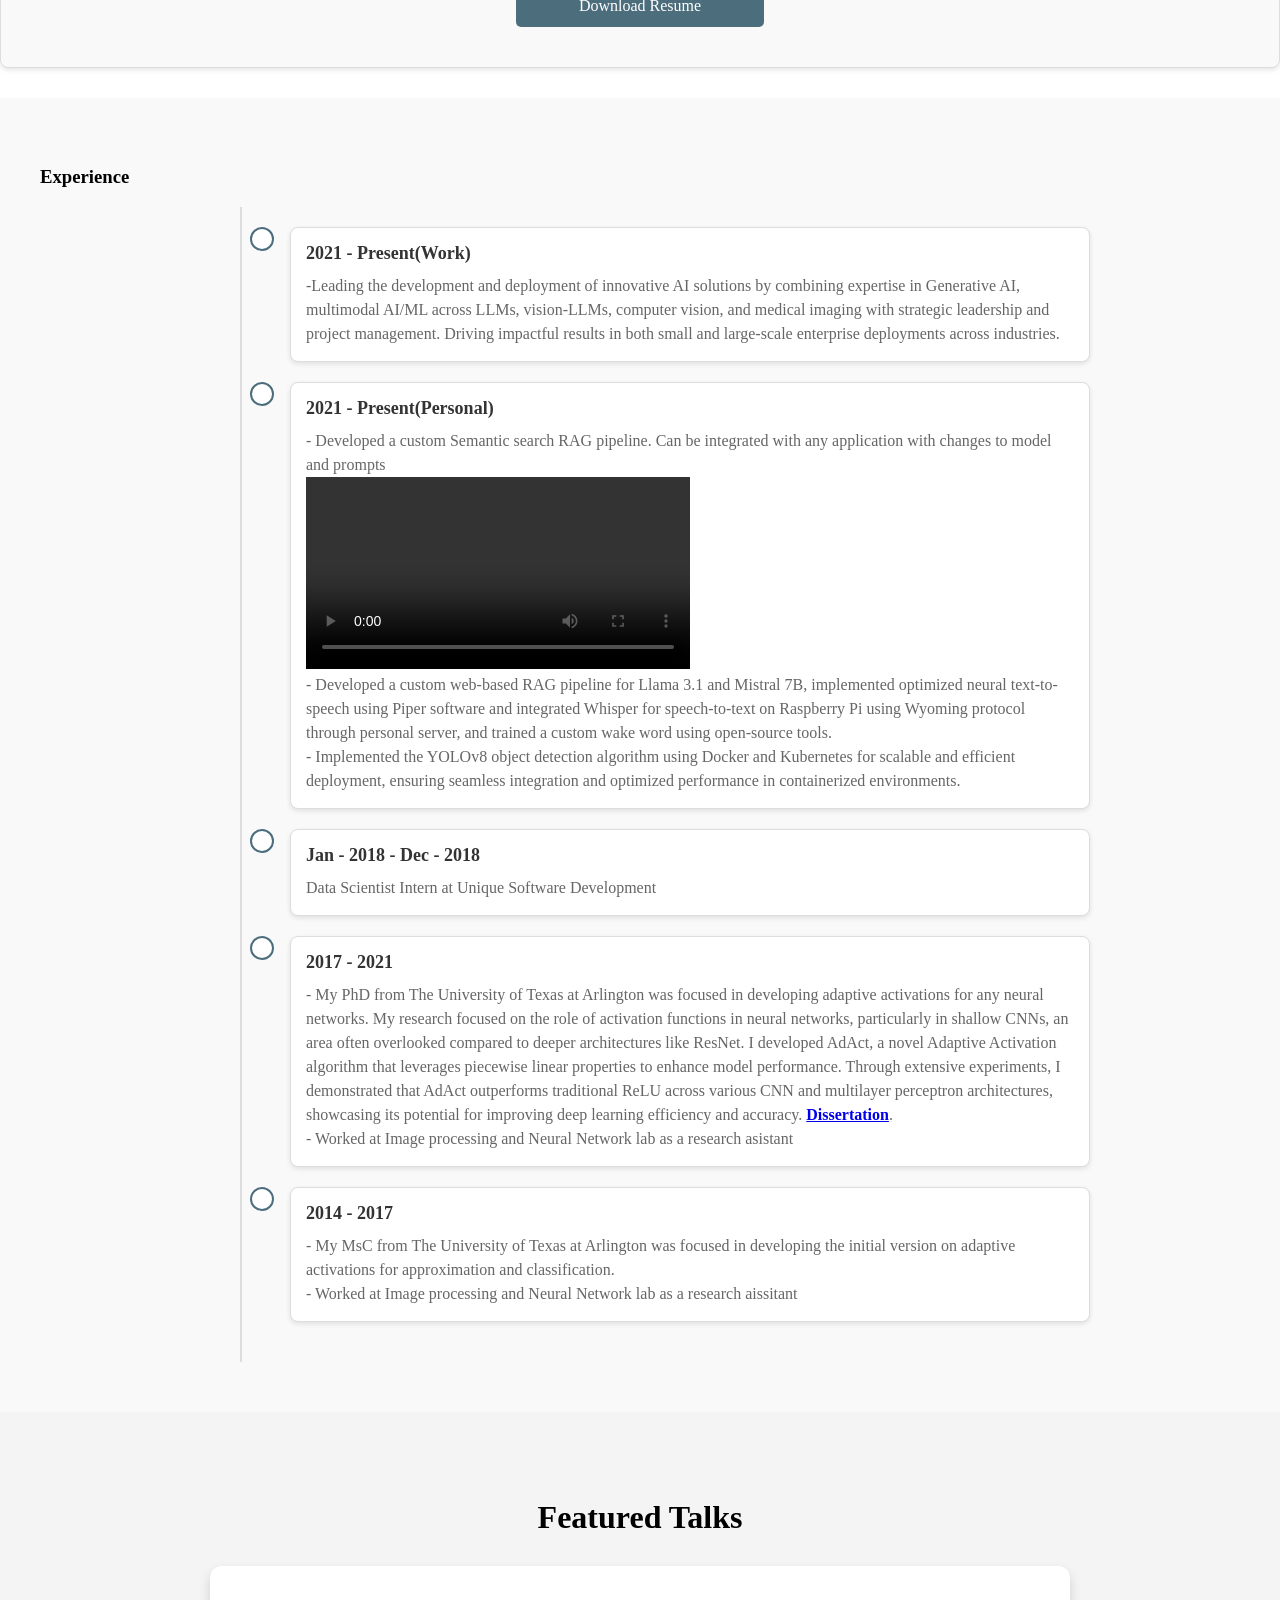
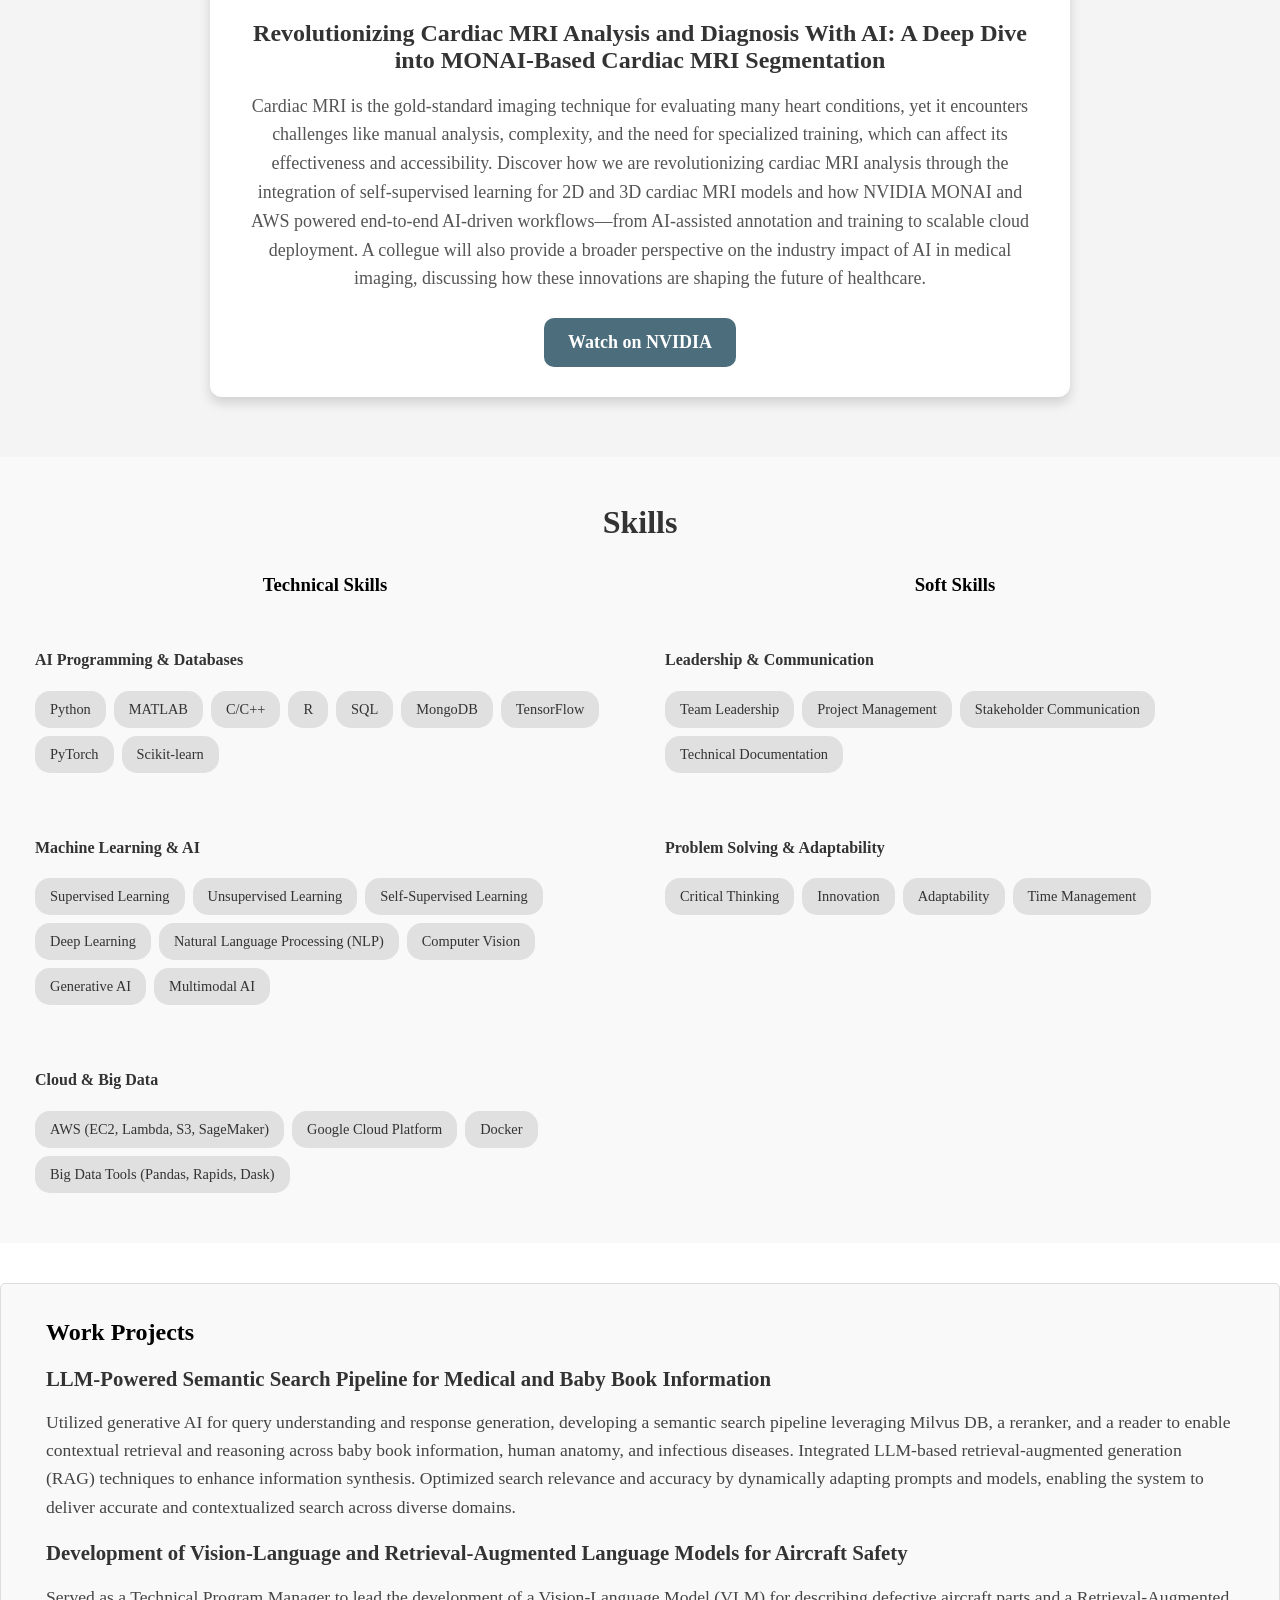
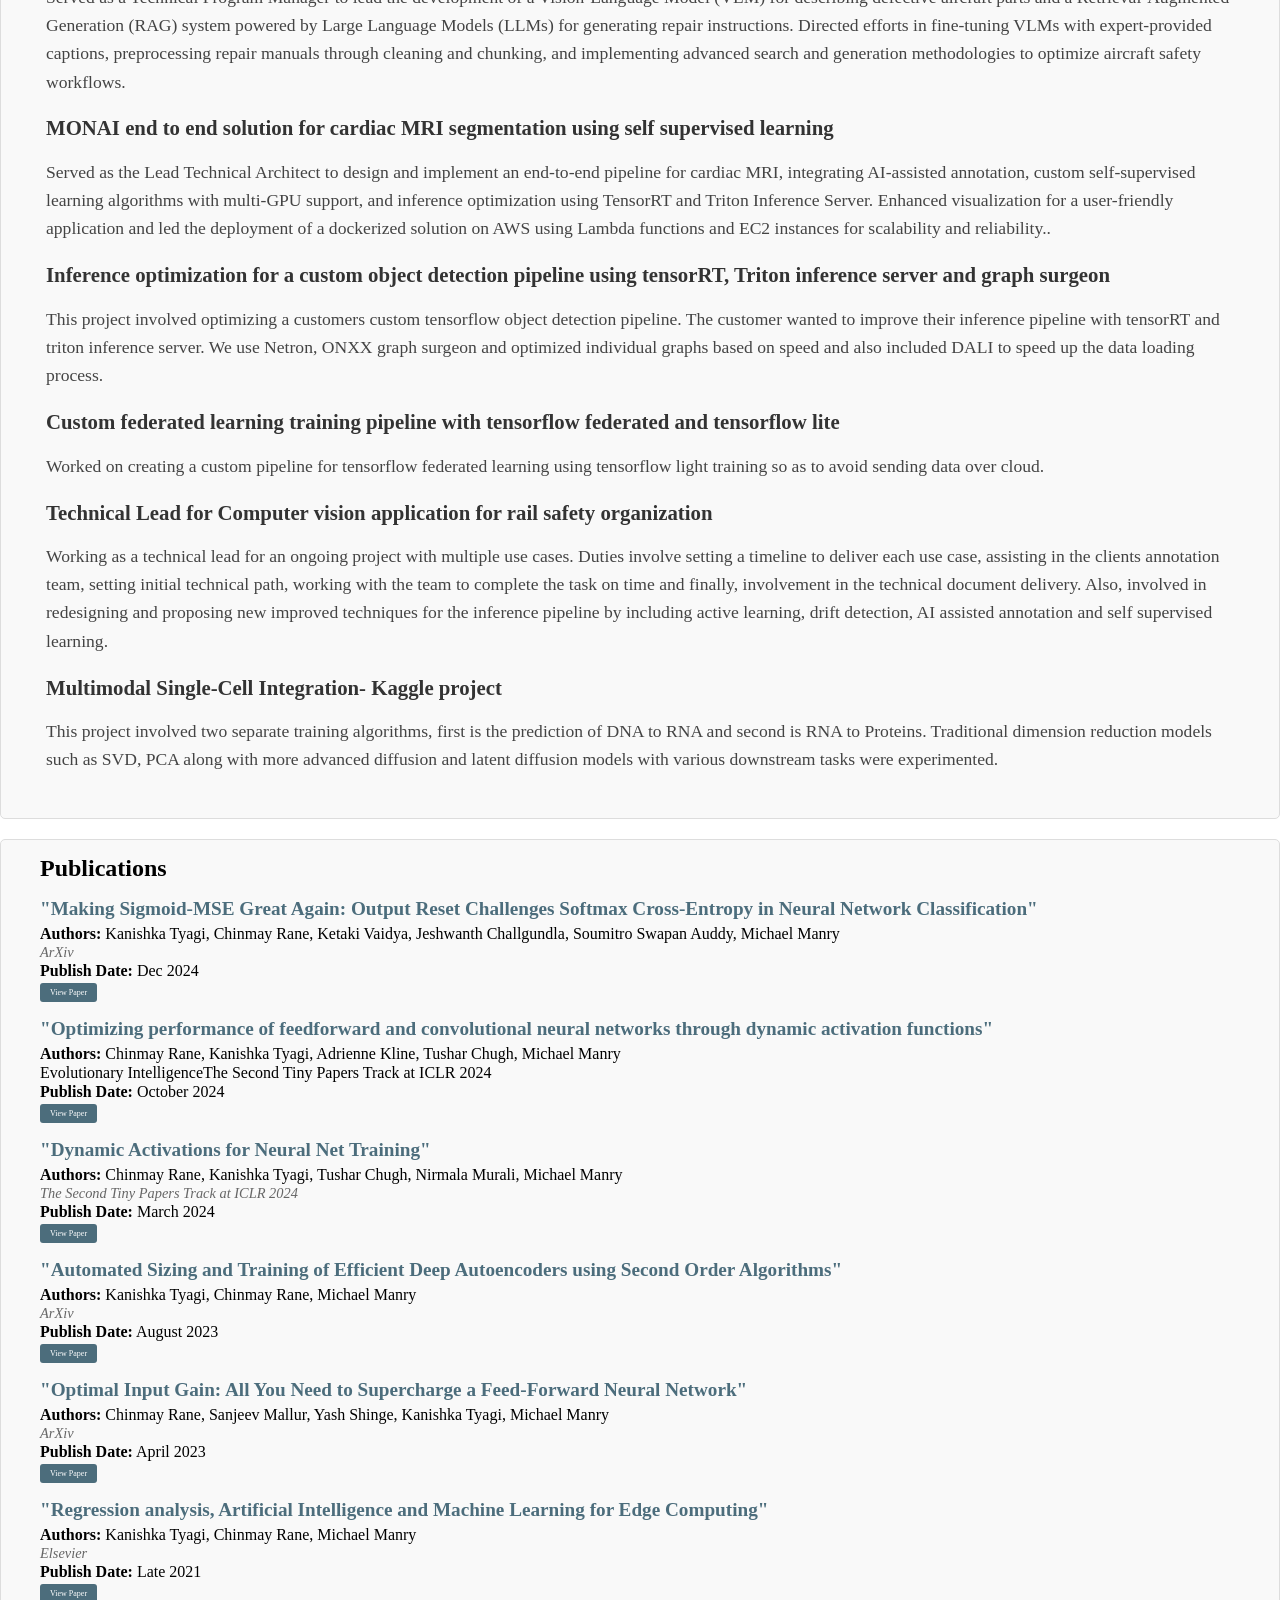
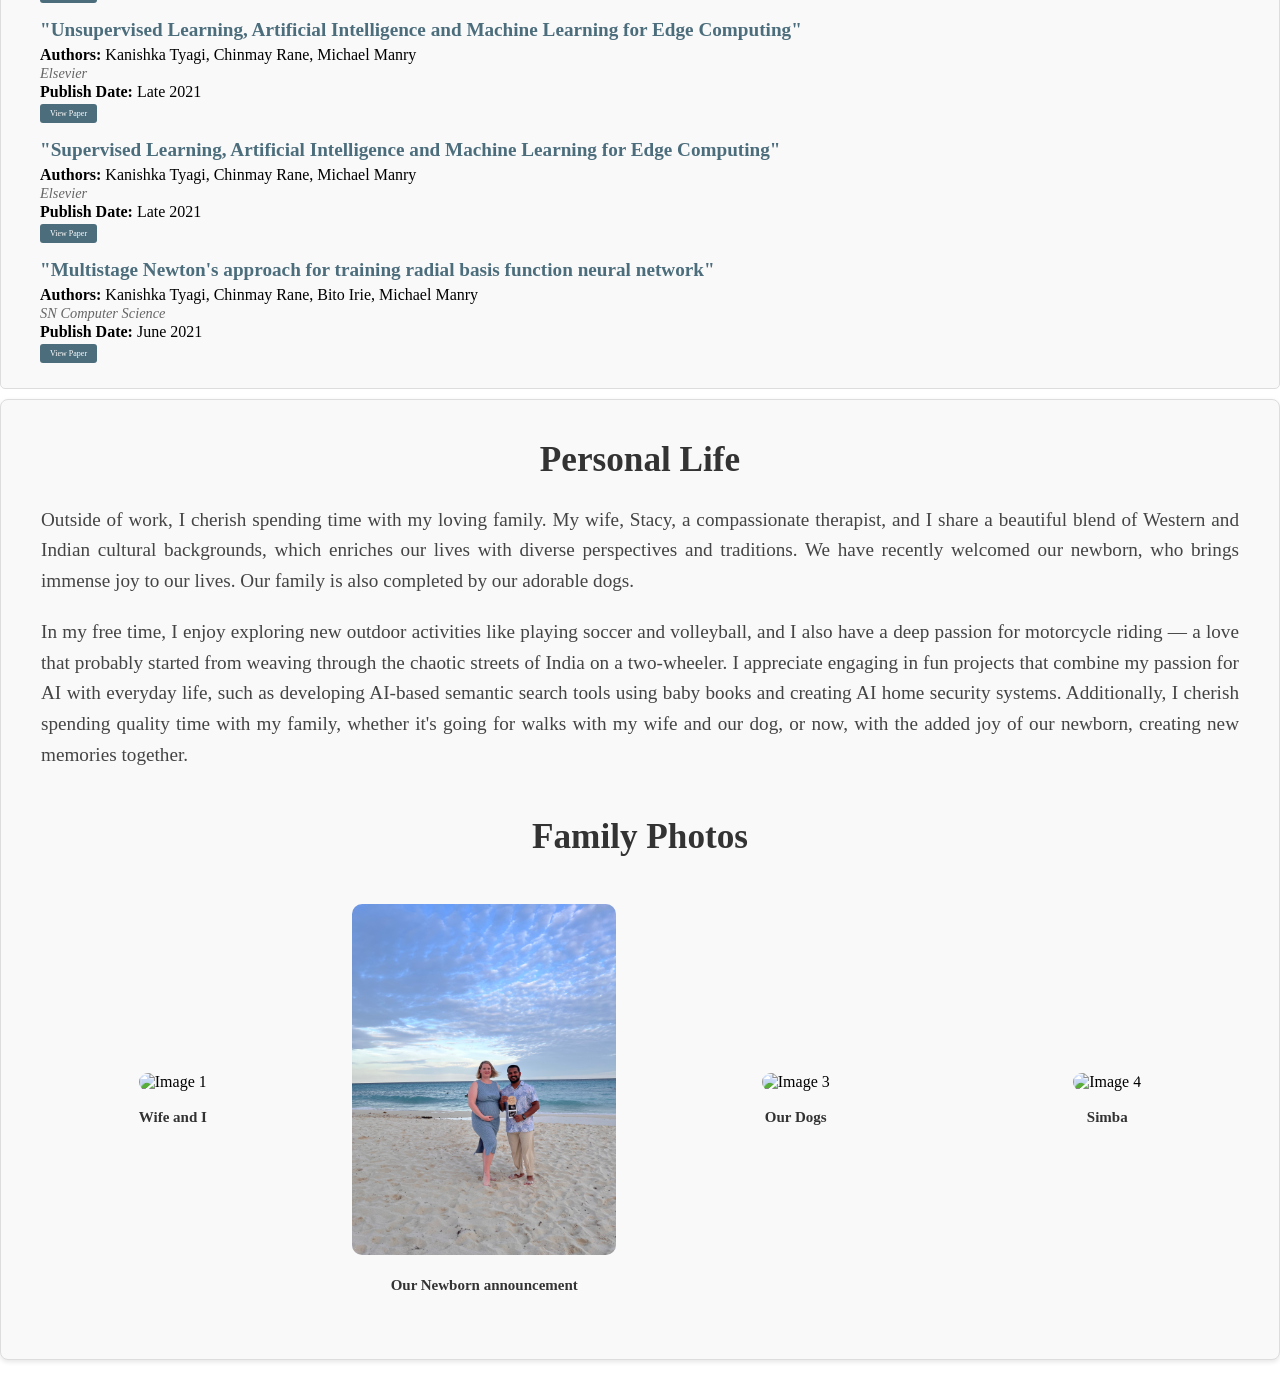
==== commit 27b884cc: "Update index.html" ====
--- a/index.html
+++ b/index.html
@@ -61,7 +61,7 @@
       <p>
         In addition to my technical expertise, my roles as a GTM, technical architect, and technical program manager have allowed me to hone my leadership, project management, and team collaboration skills. I have successfully managed multiple projects, delivering results on time and ensuring customer satisfaction, all while fostering effective communication between technical teams and clients.
       </p>      
-      <a href="Resume/Resume_March_2025_modified_work_exp.pdf" download="Your_Resume.pdf" class="btn">Download Resume</a>
+      <a href="Resume/Resume_updated.pdf" download="Your_Resume.pdf" class="btn">Download Resume</a>
     </div>
   </section>
   
--- a/style.css
+++ b/style.css
@@ -551,4 +551,72 @@
   font-size: 15px;
   color: #333;
   text-align: center;
-}+}
+
+/* Featured Talks Section */
+.featured-talks {
+    text-align: center;
+    padding: 60px 20px;
+    background-color: #f4f4f4;
+}
+
+.container {
+    max-width: 1200px;  /* Increased max width */
+    margin: 0 auto;
+}
+
+h2 {
+    font-size: 32px;  /* Bigger title */
+    margin-bottom: 30px;
+}
+
+.talks-grid {
+    display: flex;
+    justify-content: center;
+    align-items: center;
+    flex-direction: column;
+}
+
+.talk {
+    background: #ffffff;
+    padding: 30px;  /* More padding */
+    border-radius: 12px;
+    box-shadow: 0 6px 12px rgba(0, 0, 0, 0.15);
+    width: 100%;
+    max-width: 800px;  /* Increased width */
+    text-align: center;
+}
+
+.talk h3 {
+    font-size: 24px;  /* Bigger heading */
+    color: #333;
+    margin-bottom: 15px;
+}
+
+.talk p {
+    font-size: 18px;  /* Bigger text */
+    color: #555;
+    margin-bottom: 20px;
+    line-height: 1.6;
+}
+
+.video-container {
+    margin-top: 25px;
+}
+
+/* Watch on NVIDIA Button */
+.watch-video-btn {
+    display: inline-block;
+    background-color: #4c6d7c;
+    color: white;
+    padding: 14px 24px;
+    border-radius: 10px;
+    font-size: 18px;
+    font-weight: bold;
+    text-decoration: none;
+    transition: background 0.3s;
+}
+
+.watch-video-btn:hover {
+    background-color: #4c6d7c;
+}
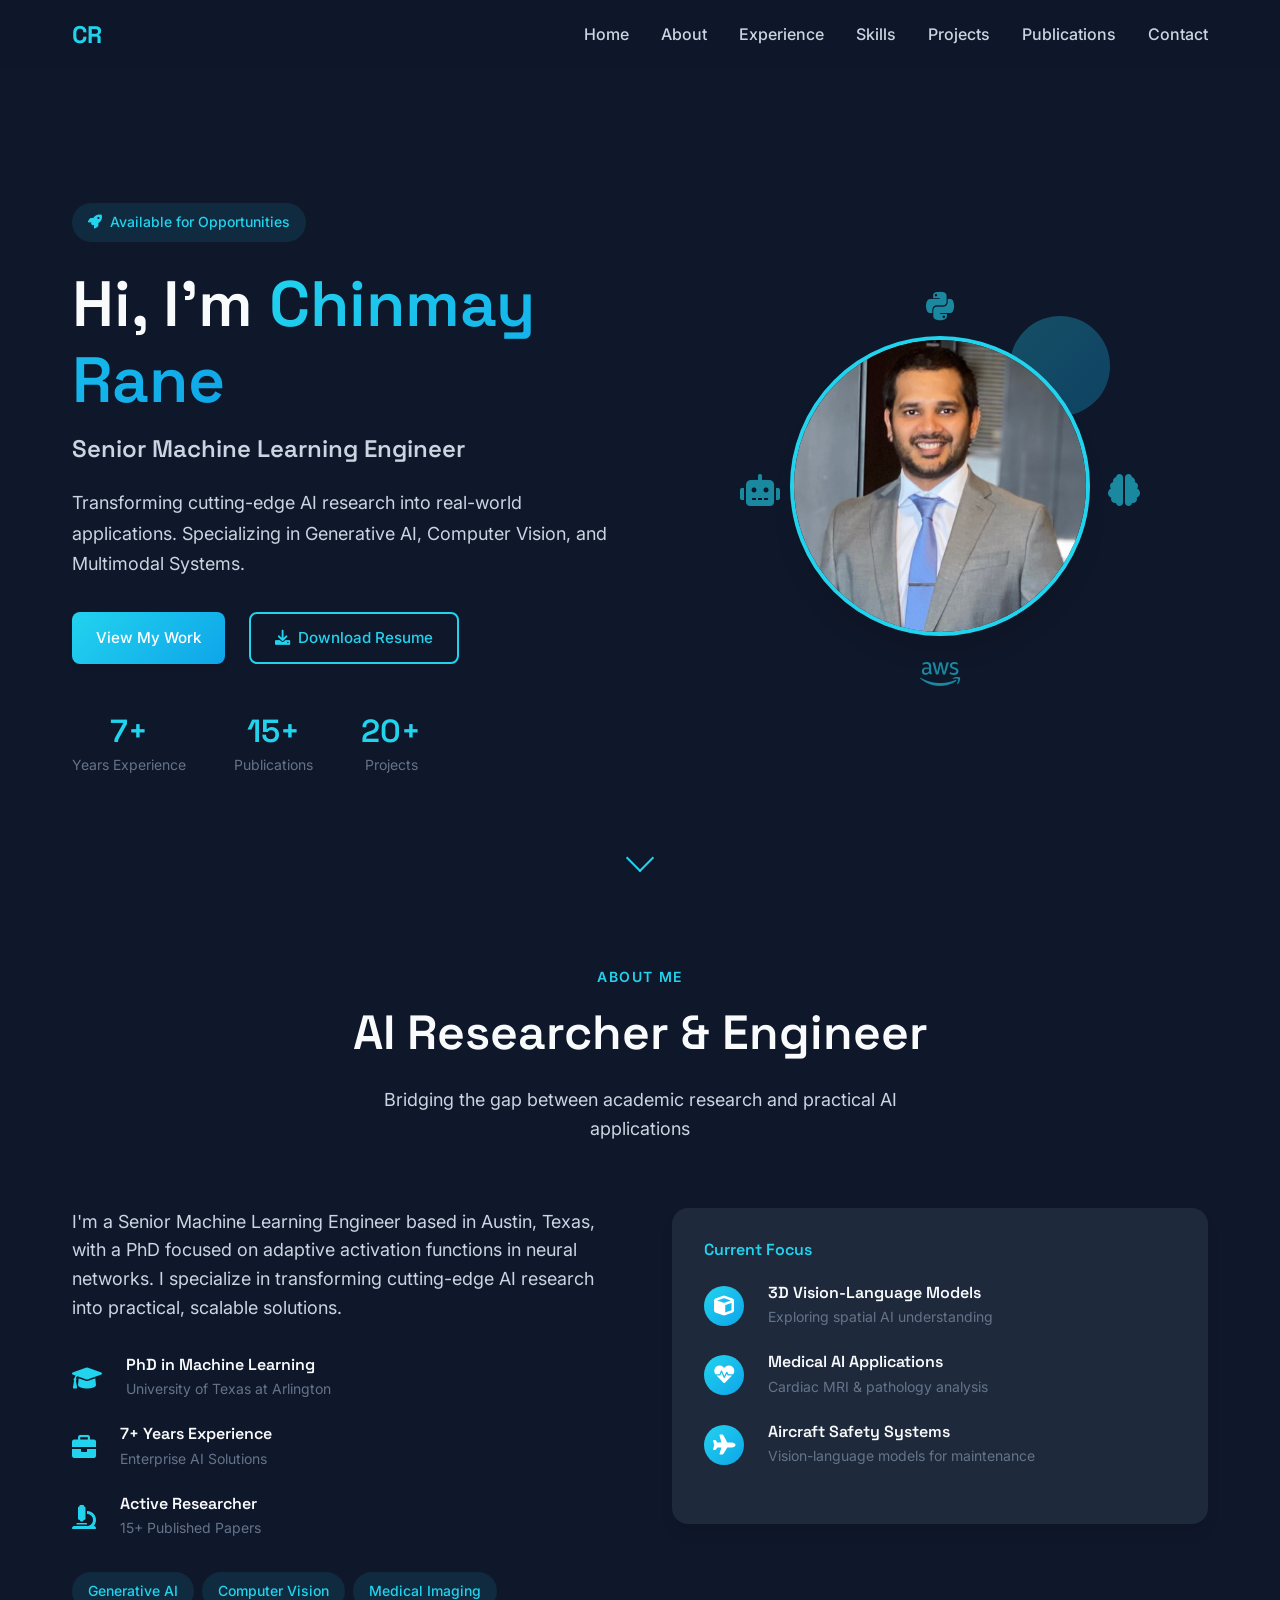
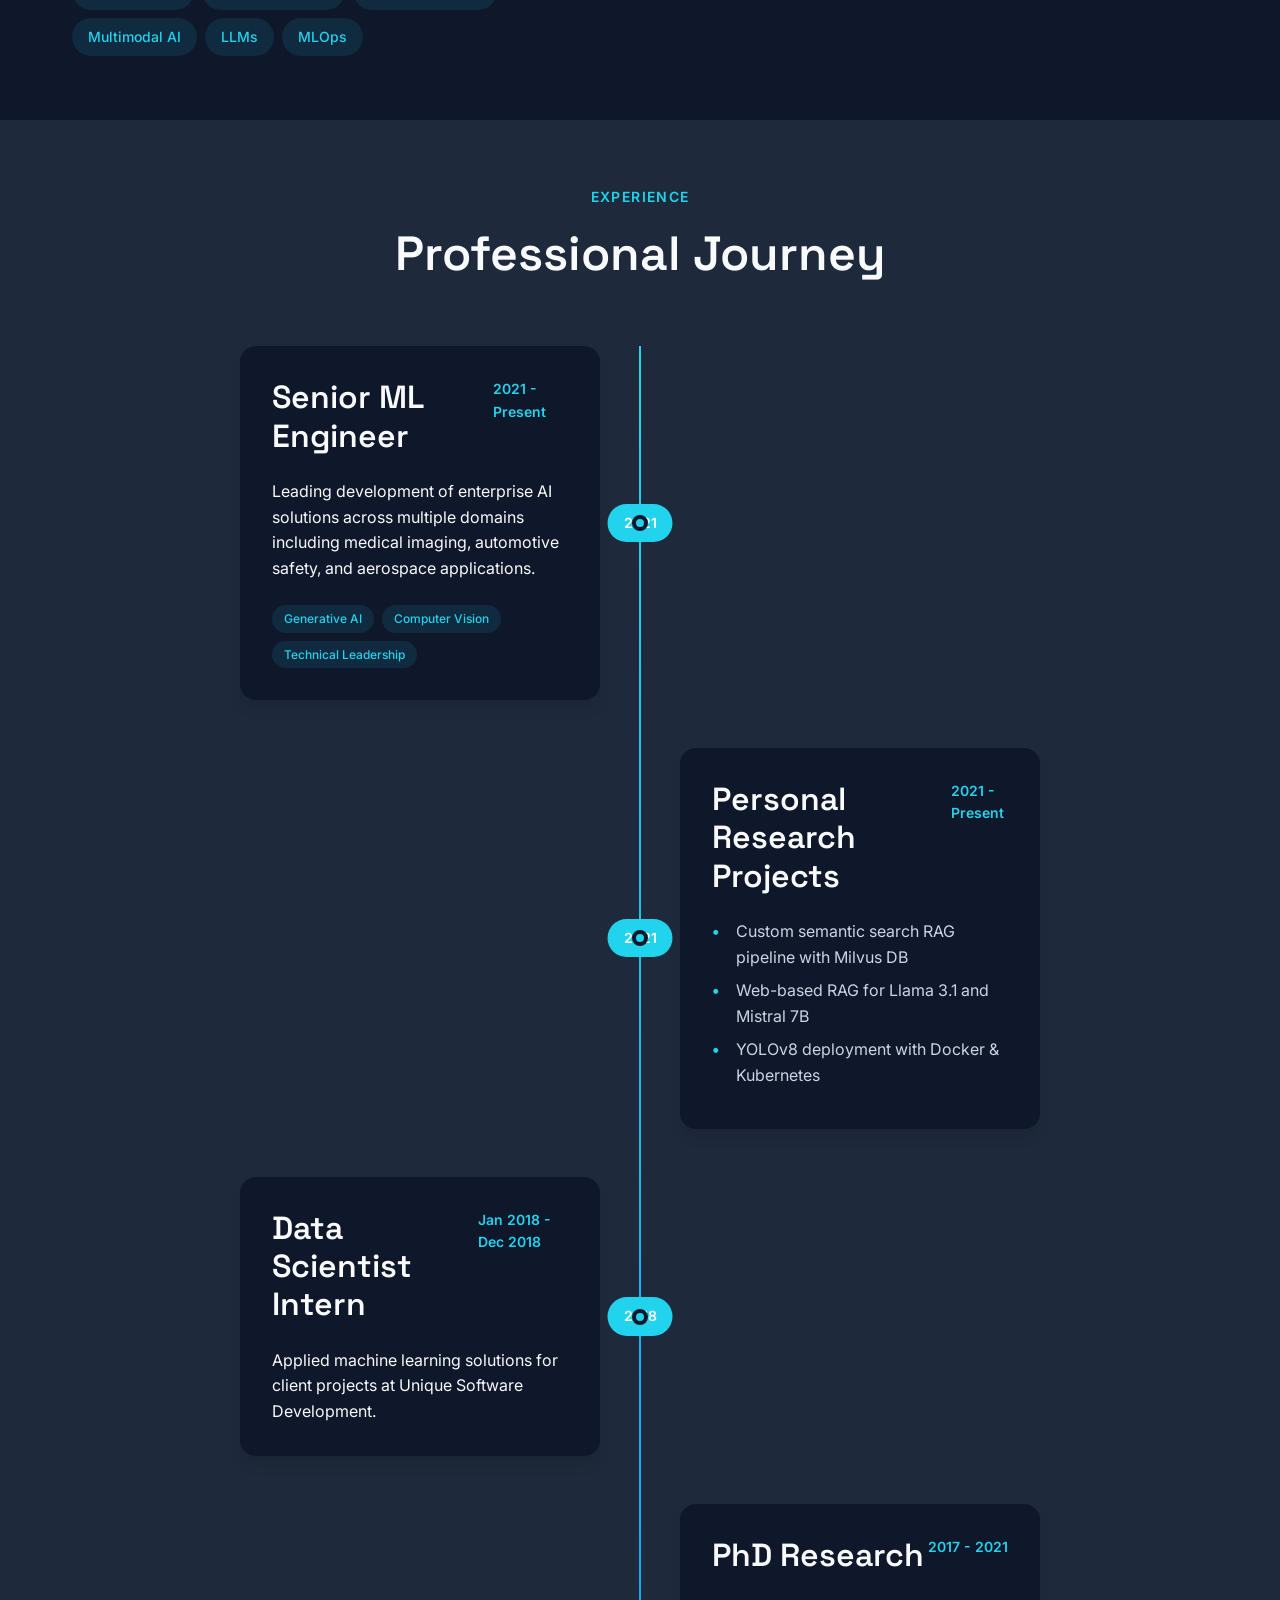
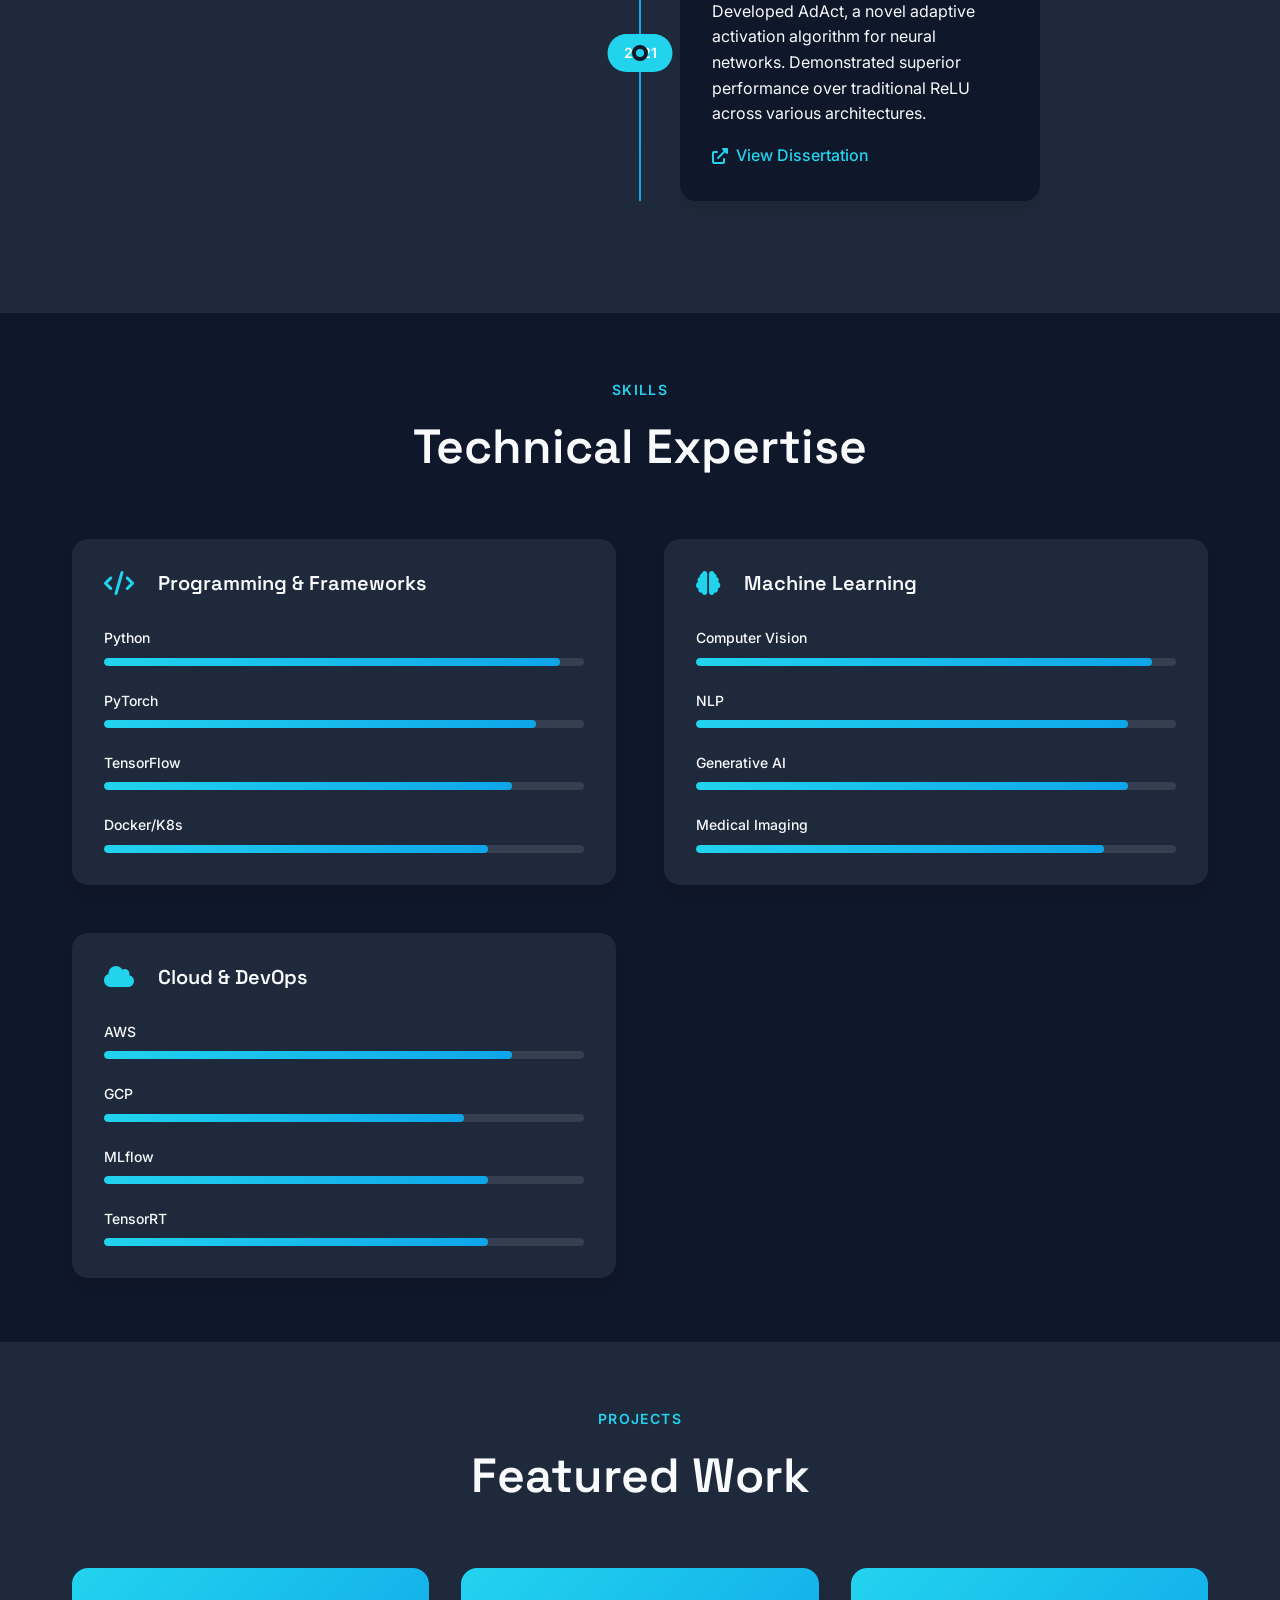
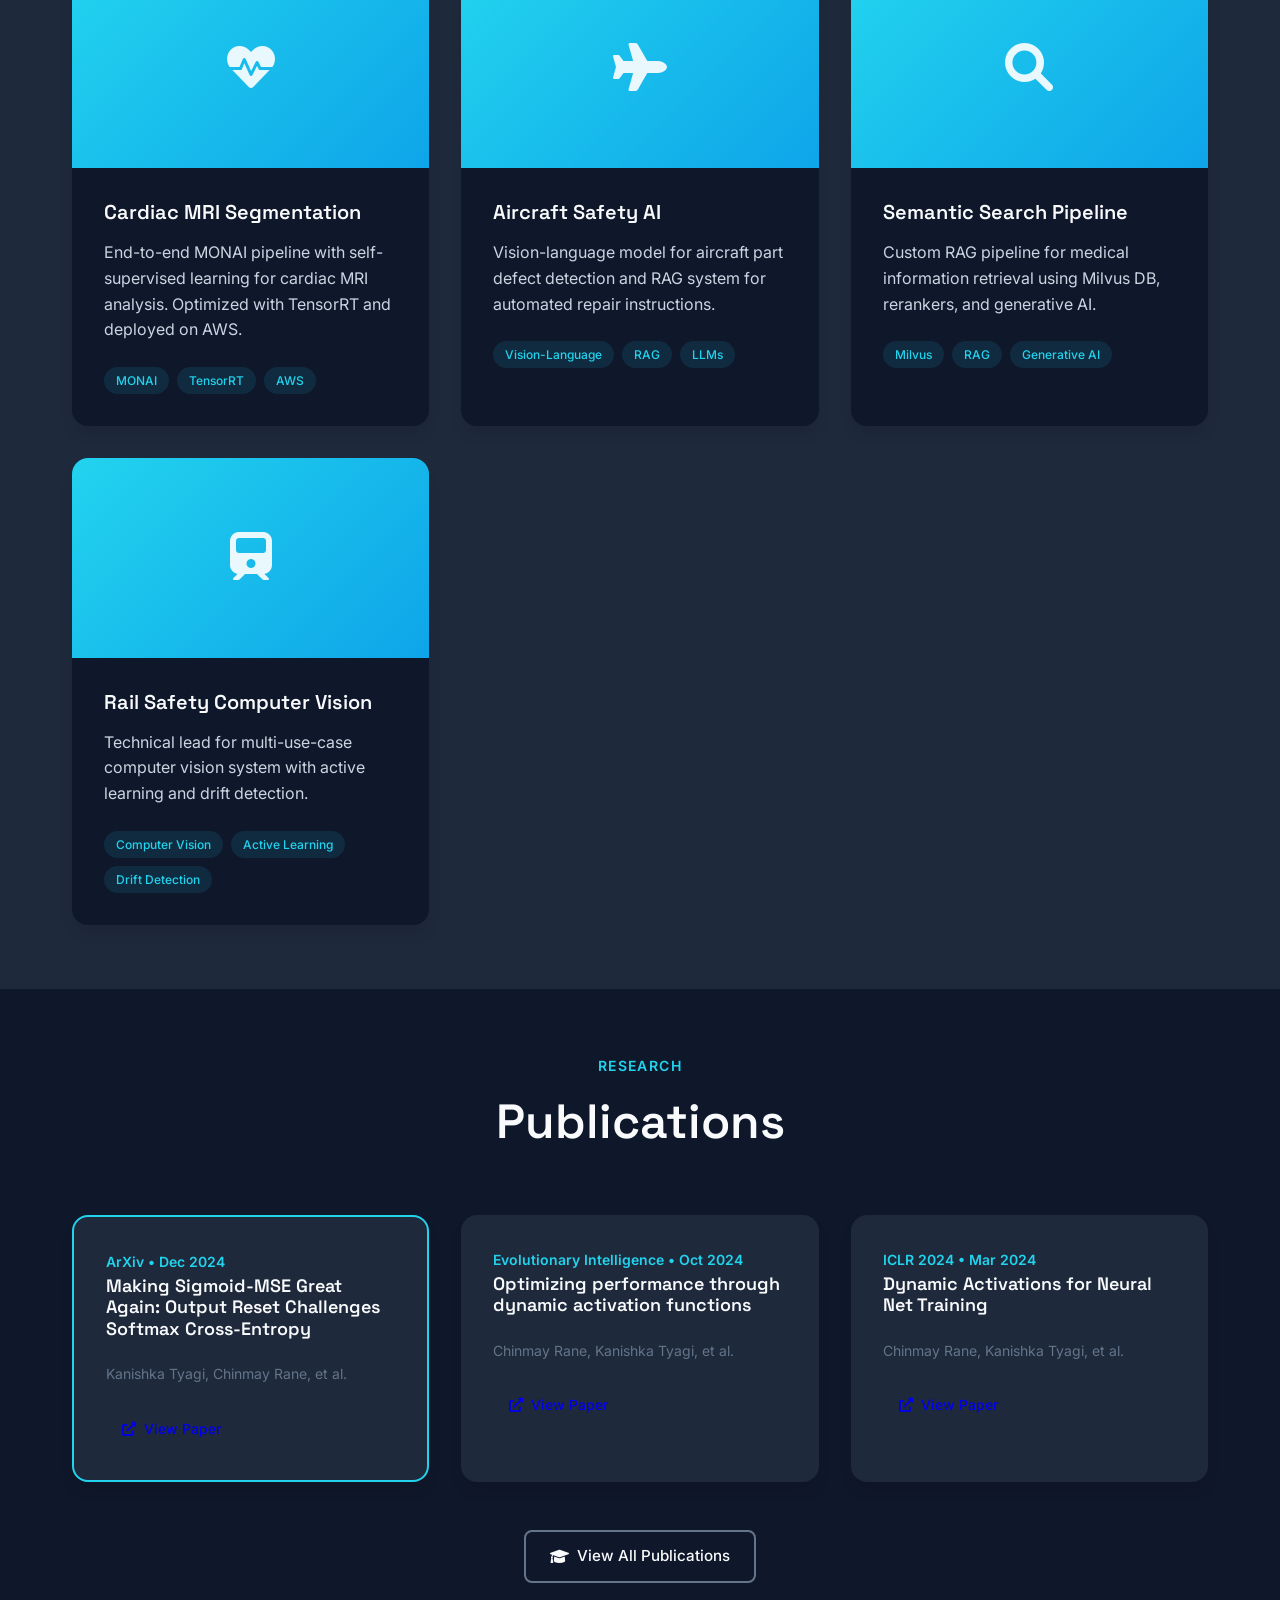
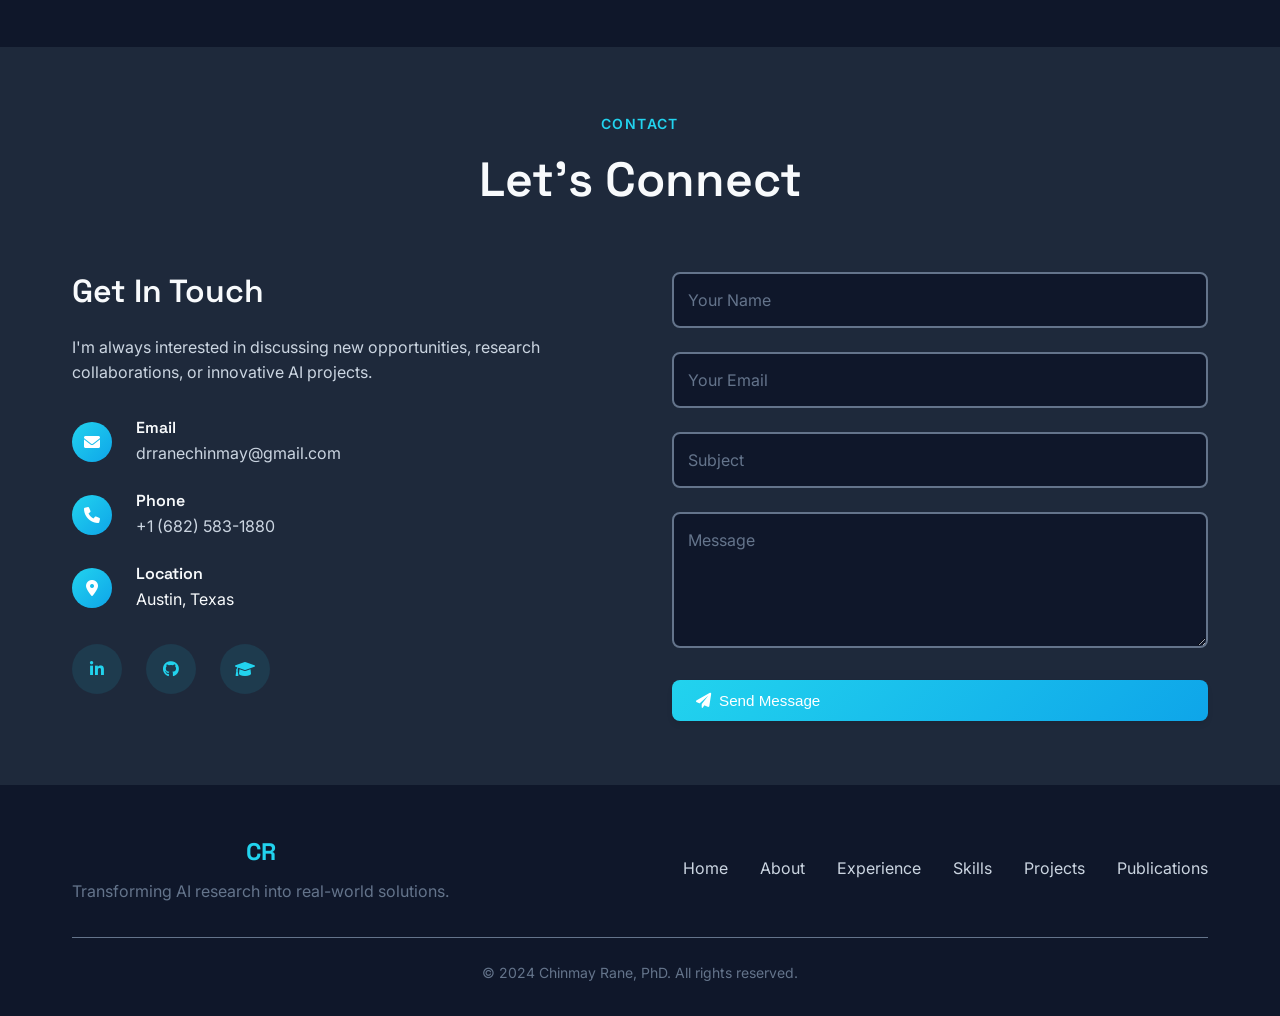
==== commit bfc71073: "Add files via upload" ====
--- a/index.html
+++ b/index.html
@@ -1,428 +1,574 @@
 <!DOCTYPE html>
 <html lang="en">
 <head>
-  <meta charset="UTF-8">
-  <meta name="viewport" content="width=device-width, initial-scale=1.0">
-  <title>Portfolio</title>
-  <link rel="stylesheet" href="style.css">
-  <link rel="stylesheet" href="https://cdnjs.cloudflare.com/ajax/libs/font-awesome/5.15.4/css/all.min.css">
-   <!-- Google Fonts link for Garamond -->
-  <link href="https://fonts.googleapis.com/css2?family=Garamond&display=swap" rel="stylesheet">
-
+    <meta charset="UTF-8">
+    <meta name="viewport" content="width=device-width, initial-scale=1.0">
+    <title>Chinmay Rane, PhD - Senior ML Engineer</title>
+    <link rel="stylesheet" href="style.css">
+    <link rel="stylesheet" href="https://cdnjs.cloudflare.com/ajax/libs/font-awesome/6.0.0/css/all.min.css">
+    <link href="https://fonts.googleapis.com/css2?family=Inter:wght@300;400;500;600;700&family=Space+Grotesk:wght@400;500;600;700&display=swap" rel="stylesheet">
 </head>
-<body class="home">
-  <header>
-    <nav>
-      <ul class="nav-links">
-        <li><a href="#home">Home</a></li>
-        <li><a href="#about">About</a></li>
-        <li><a href="#experience">Experience</a></li>
-        <li><a href="#skills">Skills</a></li>
-        <li><a href="#work projects">Work Projects</a></li>
-        <li><a href="#Publications">Publications</a></li>
-        <li><a href="#Personal-Life">Personal Life</a></li>
-      </ul>
+<body>
+    <!-- Navigation -->
+    <nav class="navbar">
+        <div class="nav-container">
+            <div class="nav-logo">
+                <span class="logo-text">CR</span>
+            </div>
+            <ul class="nav-menu">
+                <li><a href="#home" class="nav-link">Home</a></li>
+                <li><a href="#about" class="nav-link">About</a></li>
+                <li><a href="#experience" class="nav-link">Experience</a></li>
+                <li><a href="#skills" class="nav-link">Skills</a></li>
+                <li><a href="#projects" class="nav-link">Projects</a></li>
+                <li><a href="#publications" class="nav-link">Publications</a></li>
+                <li><a href="#contact" class="nav-link">Contact</a></li>
+            </ul>
+            <div class="hamburger">
+                <span></span>
+                <span></span>
+                <span></span>
+            </div>
+        </div>
     </nav>
-  </header>
-
-  <section id="home" class="intro-container">  
-    <div class="background-overlay"></div>
-    <div class="intro">
-      <h1>Hello, I'm</h1>
-      <h2>Chinmay Rane, PhD</h2>
-      <p>Senior Machine Learning Engineer</p>
-      <div class="contact-info">
-        <p><i class="fas fa-envelope"></i> drranechinmay@gmail.com</p>
-        <p><i class="fas fa-phone"></i> +1 682 583 1880</p>
-        <p><i class="fas fa-map-marker-alt"></i> Austin, Texas, 78664</p>
-      </div>
-      <div class="social-icons">
-        <a href="https://www.linkedin.com/in/ranechinmay/"><i class="fab fa-linkedin-in"></i></a>
-        <a href="https://github.com/ChicoR-Dr"><i class="fab fa-github"></i></a>
-      </div>
-    </div>
-
-    <!-- Right side for photo -->
-    <div class="photo">
-      <img src="images/Chinmay.jpeg" alt="Chinmay Rane">
-    </div>
-
-  </section>
-
-  <section id="about" class="about">
-    <div class="container">
-      <h3>About Me</h3>
-      <p>
-        Hello, I'm Chinmay, a Senior Machine Learning Engineer based in Austin, Texas, with extensive experience in developing cutting-edge AI algorithms. After earning my PhD, where I focused on adaptive activation functions across various machine learning models, I chose to work in a consultancy-based company to gain exposure to building practical AI applications. In this role, I’ve contributed to a diverse set of projects across multiple domains, including AI for rail car safety, road safety, medical imaging, vision-language models, and large language models for repair instructions. Currently, I am exploring the exciting 3D space with vision-language models.
-      </p>
-      <p>
-        While deeply involved in these real-world applications, I have continued to engage in research work in areas such as radiology, pathology, and drug discovery, and have published several papers in these fields. This blend of applied work and research underscores my commitment to both advancing AI technology in industry and pushing the boundaries of knowledge through academic exploration.
-      </p>
-      <p>
-        In addition to my technical expertise, my roles as a GTM, technical architect, and technical program manager have allowed me to hone my leadership, project management, and team collaboration skills. I have successfully managed multiple projects, delivering results on time and ensuring customer satisfaction, all while fostering effective communication between technical teams and clients.
-      </p>      
-      <a href="Resume/Resume_updated.pdf" download="Your_Resume.pdf" class="btn">Download Resume</a>
-    </div>
-  </section>
-  
-
-
-
-
-
-
-
-
-
-
-  <section id="experience" class="experience">
-  <div class="container">
-    <h3>Experience</h3>
-    <div class="timeline">
-      <div class="timeline-item">
-        <div class="timeline-content">
-          <h4>2021 - Present(Work)</h4>
-          <p>-Leading the development and deployment of innovative AI solutions by combining expertise in Generative AI, multimodal AI/ML across LLMs, vision-LLMs, computer vision, and medical imaging with strategic leadership and project management. Driving impactful results in both small and large-scale enterprise deployments across industries.
-          </p>
-        </div>
-      </div>
-      <div class="timeline-item">
-        <div class="timeline-content">
-          <h4>2021 - Present(Personal)</h4>
-          <p>- Developed a custom Semantic search RAG pipeline. Can be integrated with any application with changes to model and prompts</p>
-          <!-- Video Section -->
-          <video width="50%" controls>
-            <source src="video/semantic_search.mov" type="video/mp4">
-            Your browser does not support the video tag.
-          </video>
-          <p>
-          <p>- Developed a custom web-based RAG pipeline for Llama 3.1 and Mistral 7B, implemented optimized neural text-to-speech using Piper software and integrated Whisper for speech-to-text on Raspberry Pi using Wyoming protocol through personal server, and trained a custom wake word using open-source tools.</p>
-          <p>
-            - Implemented the YOLOv8 object detection algorithm using Docker and Kubernetes for scalable and efficient deployment, ensuring seamless integration and optimized performance in containerized environments.
-          </p>
-        </div>
-      </div>
-
-      <div class="timeline-item">
-        <div class="timeline-content">
-          <h4>Jan - 2018 - Dec - 2018</h4>
-          <p>
-            Data Scientist Intern at Unique Software Development
-          </p>
-          
-        </div>
-      </div>
-
-
-
-      <div class="timeline-item">
-        <div class="timeline-content">
-          <h4>2017 - 2021</h4>
-          <p>
-            - My PhD from The University of Texas at Arlington was focused in developing adaptive activations for any neural networks. My research focused on the role of activation functions in neural networks, particularly in shallow CNNs, an area often overlooked compared to deeper architectures like ResNet. I developed AdAct, a novel Adaptive Activation algorithm that leverages piecewise linear properties to enhance model performance. Through extensive experiments, I demonstrated that AdAct outperforms traditional ReLU across various CNN and multilayer perceptron architectures, showcasing its potential for improving deep learning efficiency and accuracy.
-            <a href="https://mavmatrix.uta.edu/cgi/viewcontent.cgi?article=1318&context=electricaleng_dissertations" target="_blank"><strong>Dissertation</strong></a>.
-          </p>
-          <p>
-            - Worked at Image processing and Neural Network lab as a research asistant 
-          </p>
-          
-        </div>
-      </div>
-      <div class="timeline-item">
-        <div class="timeline-content">
-          <h4>2014 - 2017</h4>
-          <p>
-            - My MsC from The University of Texas at Arlington was focused in developing the initial version on adaptive activations for approximation and classification. 
-          </p>
-          <p>
-            - Worked at Image processing and Neural Network lab as a research aissitant
-          </p>
-        </div>
-      </div>
-    </div>
-  </div>
-  </section>
-
-  <section id="featured-talks" class="featured-talks">
-    <div class="container">
-        <h2>Featured Talks</h2>
-        <div class="talks-grid">
-            <div class="talk">
-                <h3>Revolutionizing Cardiac MRI Analysis and Diagnosis With AI: A Deep Dive into MONAI-Based Cardiac MRI Segmentation</h3>
-                <p>Cardiac MRI is the gold-standard imaging technique for evaluating many heart conditions, yet it encounters challenges like manual analysis, complexity, and the need for specialized training, which can affect its effectiveness and accessibility. 
-                  Discover how we are revolutionizing cardiac MRI analysis through the integration of self-supervised learning for 2D and 3D cardiac MRI models and how NVIDIA MONAI and AWS powered end-to-end AI-driven workflows—from AI-assisted annotation and training to scalable cloud deployment. A collegue will also provide a broader perspective on the industry impact of AI in medical imaging, discussing how these innovations are shaping the future of healthcare.
-</p>
-                <div class="video-container">
-                    <a href="https://www.nvidia.com/en-us/on-demand/session/gtc25-s73347/" target="_blank" class="watch-video-btn">
-                        Watch on NVIDIA
+
+    <!-- Hero Section -->
+    <section id="home" class="hero">
+        <div class="hero-container">
+            <div class="hero-content">
+                <div class="hero-badge">
+                    <i class="fas fa-rocket"></i>
+                    <span>Available for Opportunities</span>
+                </div>
+                <h1 class="hero-title">
+                    Hi, I'm <span class="gradient-text">Chinmay Rane</span>
+                </h1>
+                <h2 class="hero-subtitle">Senior Machine Learning Engineer</h2>
+                <p class="hero-description">
+                    Transforming cutting-edge AI research into real-world applications. 
+                    Specializing in Generative AI, Computer Vision, and Multimodal Systems.
+                </p>
+                <div class="hero-buttons">
+                    <a href="#projects" class="btn btn-primary">View My Work</a>
+                    <a href="Resume/Resume_updated.pdf" class="btn btn-secondary" download>
+                        <i class="fas fa-download"></i> Download Resume
                     </a>
                 </div>
-            </div>
-        </div>
-    </div>
-  </section>
-
-
-
-  <section id="skills" class="skills">
-  <h2>Skills</h2>
-  <div class="skills-container">
-    <div class="skill-column">
-      <h3>Technical Skills</h3>
-      <div class="sub-categories">
-        <div class="sub-category">
-          <h4>AI Programming & Databases</h4>
-          <div class="skill-buttons">
-            <span>Python</span>
-            <span>MATLAB</span>
-            <span>C/C++</span>
-            <span>R</span>
-            <span>SQL</span>
-            <span>MongoDB</span>
-            <span>TensorFlow</span>
-            <span>PyTorch</span>
-            <span>Scikit-learn</span>
-          </div>
-        </div>
-        <div class="sub-category">
-          <h4>Machine Learning & AI</h4>
-          <div class="skill-buttons">
-            <span>Supervised Learning</span>
-            <span>Unsupervised Learning</span>
-            <span>Self-Supervised Learning</span>
-            <span>Deep Learning</span>
-            <span>Natural Language Processing (NLP)</span>
-            <span>Computer Vision</span>
-            <span>Generative AI</span>
-            <span>Multimodal AI</span>
-          </div>
-        </div>
-        <div class="sub-category">
-          <h4>Cloud & Big Data</h4>
-          <div class="skill-buttons">
-            <span>AWS (EC2, Lambda, S3, SageMaker)</span>
-            <span>Google Cloud Platform</span>
-            <span>Docker</span>
-            <span>Big Data Tools (Pandas, Rapids, Dask)</span>
-          </div>
-        </div>
-      </div>
-    </div>
-    <div class="skill-column">
-      <h3>Soft Skills</h3>
-      <div class="sub-categories">
-        <div class="sub-category">
-          <h4>Leadership & Communication</h4>
-          <div class="skill-buttons">
-            <span>Team Leadership</span>
-            <span>Project Management</span>
-            <span>Stakeholder Communication</span>
-            <span>Technical Documentation</span>
-          </div>
-        </div>
-        <div class="sub-category">
-          <h4>Problem Solving & Adaptability</h4>
-          <div class="skill-buttons">
-            <span>Critical Thinking</span>
-            <span>Innovation</span>
-            <span>Adaptability</span>
-            <span>Time Management</span>
-          </div>
-        </div>
-      </div>
-    </div>
-  </div>
-  </section>
-
-  <section id="work projects" class="work-projects">
-  <div class="container">
-    <h2>Work Projects</h2>
-    <div class="project-list">
-
-
-      <div class="project">
-        <h3 class="project-title">  LLM-Powered Semantic Search Pipeline for Medical and Baby Book Information</h3>
-        <p class="project-description">
-          Utilized generative AI for query understanding and response generation, developing a semantic search pipeline leveraging Milvus DB, a reranker, and a reader to enable contextual retrieval and reasoning across baby book information, human anatomy, and infectious diseases. Integrated LLM-based retrieval-augmented generation (RAG) techniques to enhance information synthesis. Optimized search relevance and accuracy by dynamically adapting prompts and models, enabling the system to deliver accurate and contextualized search across diverse domains.
-        </p>
-      </div>
-
-      <div class="project">
-        <h3 class="project-title">Development of Vision-Language and Retrieval-Augmented Language Models for Aircraft Safety</h3>
-        <p class="project-description">
-          Served as a Technical Program Manager to lead the development of a Vision-Language Model (VLM) for describing defective aircraft parts and a Retrieval-Augmented Generation (RAG) system powered by Large Language Models (LLMs) for generating repair instructions. Directed efforts in fine-tuning VLMs with expert-provided captions, preprocessing repair manuals through cleaning and chunking, and implementing advanced search and generation methodologies to optimize aircraft safety workflows.
-        </p>
-      </div>
-
-      <div class="project">
-        <h3 class="project-title">MONAI end to end solution for cardiac MRI segmentation using self supervised learning</h3>
-        <p class="project-description">
-          Served as the Lead Technical Architect to design and implement an end-to-end pipeline for cardiac MRI, integrating AI-assisted annotation, custom self-supervised learning algorithms with multi-GPU support, and inference optimization using TensorRT and Triton Inference Server. Enhanced visualization for a user-friendly application and led the deployment of a dockerized solution on AWS using Lambda functions and EC2 instances for scalability and reliability..
-        </p>
-      </div>
-      <div class="project">
-        <h3 class="project-title"> Inference optimization for a custom object detection pipeline using tensorRT, Triton inference server and graph surgeon</h3>
-        <p class="project-description">
-          This project involved optimizing a customers custom tensorflow object detection pipeline. The customer wanted to improve their inference pipeline with tensorRT and triton inference server. We use Netron, ONXX graph surgeon and optimized individual graphs based on speed and also included DALI to speed up the data loading process.
-        </p>
-      </div>
-
-      <div class="project">
-        <h3 class="project-title"> Custom federated learning training pipeline with tensorflow federated and tensorflow lite</h3>
-        <p class="project-description">
-          Worked on creating a custom pipeline for tensorflow federated learning using tensorflow light training so as to avoid sending data over cloud.
-        </p>
-      </div>
-
-      <div class="project">
-        <h3 class="project-title">  Technical Lead for Computer vision application for rail safety organization</h3>
-        <p class="project-description">
-          Working as a technical lead for an ongoing project with multiple use cases. Duties involve setting a timeline to deliver each use case, assisting in the clients annotation team, setting initial technical path, working with the team to complete the task on time and finally, involvement in the technical document delivery. Also, involved in redesigning and proposing new improved techniques for the inference pipeline by including active learning, drift detection, AI assisted annotation and self supervised learning.
-        </p>
-      </div>
-
-      <div class="project">
-        <h3 class="project-title">  Multimodal Single-Cell Integration- Kaggle project</h3>
-        <p class="project-description">
-          This project involved two separate training algorithms, first is the prediction of DNA to RNA and second is RNA to Proteins. Traditional dimension reduction models such as SVD, PCA along with more advanced diffusion and latent diffusion models with various downstream tasks were experimented.
-        </p>
-      </div>
-
-      
-
-      
-
-
-      <!-- Add more project divs here as needed -->
-    </div>
-  </div>
-  </section>
-
-
-
-
-  <section id="Publications" class="Publications">
-  <div class="container">
-    <h3>Publications</h3>
-    <div class="publication-list">
-     
-
-      <div class="publication">
-        <h2 class="publication-title">"Making Sigmoid-MSE Great Again: Output Reset Challenges Softmax Cross-Entropy in Neural Network Classification"</h2>
-        <p><strong>Authors:</strong> Kanishka Tyagi, Chinmay Rane, Ketaki Vaidya, Jeshwanth Challgundla, Soumitro Swapan Auddy, Michael Manry</p>
-        <p class="publication-journal">ArXiv</p>
-        <p><strong>Publish Date:</strong> Dec 2024</p>
-        <p><a href="https://arxiv.org/pdf/2411.11213" target="_blank" class="btn btn-small">View Paper</a></p>
-      </div>
-
-      <div class="publication">
-        <h2 class="publication-title">"Optimizing performance of feedforward and convolutional neural networks through dynamic activation functions"</h2>
-        <p><strong>Authors:</strong> Chinmay Rane, Kanishka Tyagi, Adrienne Kline, Tushar Chugh, Michael Manry</p>Evolutionary IntelligenceThe Second Tiny Papers Track at ICLR 2024</p>
-        <p><strong>Publish Date:</strong> October 2024</p>
-        <p><a href="hhttps://link.springer.com/article/10.1007/s12065-024-00973-0" target="_blank" class="btn btn-small">View Paper</a></p>
-      </div>
-
-      <div class="publication">
-        <h2 class="publication-title">"Dynamic Activations for Neural Net Training"</h2>
-        <p><strong>Authors:</strong> Chinmay Rane, Kanishka Tyagi, Tushar Chugh, Nirmala Murali, Michael Manry</p>
-        <p class="publication-journal">The Second Tiny Papers Track at ICLR 2024</p>
-        <p><strong>Publish Date:</strong> March 2024</p>
-        <p><a href="https://openreview.net/pdf?id=F7rBDSxIMs" target="_blank" class="btn btn-small">View Paper</a></p>
-      </div>
-
-      <div class="publication">
-        <h2 class="publication-title">"Automated Sizing and Training of Efficient Deep Autoencoders using Second Order Algorithms"</h2>
-        <p><strong>Authors:</strong> Kanishka Tyagi, Chinmay Rane, Michael Manry</p>
-        <p class="publication-journal">ArXiv</p>
-        <p><strong>Publish Date:</strong> August 2023</p>
-        <p><a href="https://arxiv.org/pdf/2308.06221" target="_blank" class="btn btn-small">View Paper</a></p>
-      </div>
-
-      <div class="publication">
-        <h2 class="publication-title">"Optimal Input Gain: All You Need to Supercharge a Feed-Forward Neural Network"</h2>
-        <p><strong>Authors:</strong> Chinmay Rane, Sanjeev Mallur, Yash Shinge, Kanishka Tyagi, Michael Manry</p>
-        <p class="publication-journal">ArXiv</p>
-        <p><strong>Publish Date:</strong> April 2023</p>
-        <p><a href="https://arxiv.org/pdf/2303.17732" target="_blank" class="btn btn-small">View Paper</a></p>
-      </div>
-
-      <div class="publication">
-        <h2 class="publication-title">"Regression analysis, Artificial Intelligence and Machine Learning for Edge Computing"</h2>
-        <p><strong>Authors:</strong> Kanishka Tyagi, Chinmay Rane, Michael Manry</p>
-        <p class="publication-journal">Elsevier</p>
-        <p><strong>Publish Date:</strong> Late 2021</p>
-        <p><a href="https://www.researchgate.net/profile/Kanishka-Tyagi/publication/367711473_Regression_analysis/links/63f89ab40d98a97717b51761/Regression-analysis.pdf" target="_blank" class="btn btn-small">View Paper</a></p>
-      </div>
-
-      <div class="publication">
-        <h2 class="publication-title">"Unsupervised Learning, Artificial Intelligence and Machine Learning for Edge Computing"</h2>
-        <p><strong>Authors:</strong> Kanishka Tyagi, Chinmay Rane, Michael Manry</p>
-        <p class="publication-journal">Elsevier</p>
-        <p><strong>Publish Date:</strong> Late 2021</p>
-        <p><a href="https://www.researchgate.net/profile/Kanishka-Tyagi/publication/360266303_Unsupervised_learning/links/63f89a0657495059453e6ef0/Unsupervised-learning.pdf" target="_blank" class="btn btn-small">View Paper</a></p>
-      </div>
-
-      <div class="publication">
-        <h2 class="publication-title">"Supervised Learning, Artificial Intelligence and Machine Learning for Edge Computing"</h2>
-        <p><strong>Authors:</strong> Kanishka Tyagi, Chinmay Rane, Michael Manry</p>
-        <p class="publication-journal">Elsevier</p>
-        <p><strong>Publish Date:</strong> Late 2021</p>
-        <p><a href="#" class="btn btn-small">View Paper</a></p> <!-- Add link if available -->
-      </div>
-
-      <div class="publication">
-        <h2 class="publication-title">"Multistage Newton's approach for training radial basis function neural network"</h2>
-        <p><strong>Authors:</strong> Kanishka Tyagi, Chinmay Rane, Bito Irie, Michael Manry</p>
-        <p class="publication-journal">SN Computer Science</p>
-        <p><strong>Publish Date:</strong> June 2021</p> <!-- Publish Date moved here -->
-        <p><a href="https://www.researchgate.net/profile/Kanishka-Tyagi/publication/352975848_Multistage_Newton's_Approach_for_Training_Radial_Basis_Function_Neural_Networks/links/638b69352c563722f2356c67/Multistage-Newtons-Approach-for-Training-Radial-Basis-Function-Neural-Networks.pdf" target="_blank" class="btn btn-small">View Paper</a></p>
-      </div>
-
-
-
-
-    </div>
-  </div>
-  </section>
-
-  <section id="Personal-Life" class="Personal-Life">
-  <div class="container">
-    <h3>Personal Life</h3>
-    <p>
-      Outside of work, I cherish spending time with my loving family. My wife, Stacy, a compassionate therapist, and I share a beautiful blend of Western and Indian cultural backgrounds, which enriches our lives with diverse perspectives and traditions. We have recently welcomed our newborn, who brings immense joy to our lives. Our family is also completed by our adorable dogs.
-    </p>
-    <p>
-      In my free time, I enjoy exploring new outdoor activities like playing soccer and volleyball, and I also have a deep passion for motorcycle riding — a love that probably started from weaving through the chaotic streets of India on a two-wheeler. I appreciate engaging in fun projects that combine my passion for AI with everyday life, such as developing AI-based semantic search tools using baby books and creating AI home security systems. Additionally, I cherish spending quality time with my family, whether it's going for walks with my wife and our dog, or now, with the added joy of our newborn, creating new memories together.
-    </p>
-    
-    <h4>Family Photos</h4>
-    <!-- Image Gallery Section -->
-    <div class="image-gallery">
-      <div class="image-item">
-        <img src="personal_photos/chinmay_stacy.png" alt="Image 1">
-        <h3>Wife and I</h3>
-      </div>
-      <div class="image-item">
-        <img src="personal_photos/announcement.png" alt="Image 2">
-        <h3>Our Newborn announcement</h3>
-      </div>
-      <div class="image-item">
-        <img src="personal_photos/simba_toto.png" alt="Image 3">
-        <h3>Our Dogs</h3>
-      </div>
-      <div class="image-item">
-        <img src="personal_photos/simba_mean.png" alt="Image 4">
-        <h3>Simba</h3>
-      </div>
-    </div>
-  </div>
-</section>
-
-</section>
-
-
-  
-
-
+                <div class="hero-stats">
+                    <div class="stat">
+                        <h3>7+</h3>
+                        <p>Years Experience</p>
+                    </div>
+                    <div class="stat">
+                        <h3>15+</h3>
+                        <p>Publications</p>
+                    </div>
+                    <div class="stat">
+                        <h3>20+</h3>
+                        <p>Projects</p>
+                    </div>
+                </div>
+            </div>
+            <div class="hero-visual">
+                <div class="hero-image">
+                    <img src="assets/images/Chinmay.jpeg" alt="Chinmay Rane" class="profile-img">
+                    <div class="hero-pattern"></div>
+                </div>
+                <div class="tech-stack-icons">
+                    <i class="fab fa-python" style="--delay: 0.2s"></i>
+                    <i class="fas fa-brain" style="--delay: 0.4s"></i>
+                    <i class="fab fa-aws" style="--delay: 0.6s"></i>
+                    <i class="fas fa-robot" style="--delay: 0.8s"></i>
+                </div>
+            </div>
+        </div>
+        <div class="scroll-indicator">
+            <div class="scroll-arrow"></div>
+        </div>
+    </section>
+
+    <!-- About Section -->
+    <section id="about" class="about">
+        <div class="container">
+            <div class="section-header">
+                <span class="section-tag">About Me</span>
+                <h2 class="section-title">AI Researcher & Engineer</h2>
+                <p class="section-description">
+                    Bridging the gap between academic research and practical AI applications
+                </p>
+            </div>
+            <div class="about-content">
+                <div class="about-text">
+                    <p class="about-intro">
+                        I'm a Senior Machine Learning Engineer based in Austin, Texas, with a PhD focused on 
+                        adaptive activation functions in neural networks. I specialize in transforming cutting-edge 
+                        AI research into practical, scalable solutions.
+                    </p>
+                    <div class="about-highlights">
+                        <div class="highlight">
+                            <i class="fas fa-graduation-cap"></i>
+                            <div>
+                                <h4>PhD in Machine Learning</h4>
+                                <p>University of Texas at Arlington</p>
+                            </div>
+                        </div>
+                        <div class="highlight">
+                            <i class="fas fa-briefcase"></i>
+                            <div>
+                                <h4>7+ Years Experience</h4>
+                                <p>Enterprise AI Solutions</p>
+                            </div>
+                        </div>
+                        <div class="highlight">
+                            <i class="fas fa-microscope"></i>
+                            <div>
+                                <h4>Active Researcher</h4>
+                                <p>15+ Published Papers</p>
+                            </div>
+                        </div>
+                    </div>
+                    <div class="about-tags">
+                        <span class="tag">Generative AI</span>
+                        <span class="tag">Computer Vision</span>
+                        <span class="tag">Medical Imaging</span>
+                        <span class="tag">Multimodal AI</span>
+                        <span class="tag">LLMs</span>
+                        <span class="tag">MLOps</span>
+                    </div>
+                </div>
+                <div class="about-visual">
+                    <div class="experience-card">
+                        <h4>Current Focus</h4>
+                        <div class="focus-item">
+                            <div class="focus-icon">
+                                <i class="fas fa-cube"></i>
+                            </div>
+                            <div class="focus-content">
+                                <h5>3D Vision-Language Models</h5>
+                                <p>Exploring spatial AI understanding</p>
+                            </div>
+                        </div>
+                        <div class="focus-item">
+                            <div class="focus-icon">
+                                <i class="fas fa-heartbeat"></i>
+                            </div>
+                            <div class="focus-content">
+                                <h5>Medical AI Applications</h5>
+                                <p>Cardiac MRI & pathology analysis</p>
+                            </div>
+                        </div>
+                        <div class="focus-item">
+                            <div class="focus-icon">
+                                <i class="fas fa-plane"></i>
+                            </div>
+                            <div class="focus-content">
+                                <h5>Aircraft Safety Systems</h5>
+                                <p>Vision-language models for maintenance</p>
+                            </div>
+                        </div>
+                    </div>
+                </div>
+            </div>
+        </div>
+    </section>
+
+    <!-- Experience Section -->
+    <section id="experience" class="experience">
+        <div class="container">
+            <div class="section-header">
+                <span class="section-tag">Experience</span>
+                <h2 class="section-title">Professional Journey</h2>
+            </div>
+            <div class="timeline">
+                <div class="timeline-item" data-year="2021">
+                    <div class="timeline-dot"></div>
+                    <div class="timeline-content">
+                        <div class="timeline-header">
+                            <h3>Senior ML Engineer</h3>
+                            <span class="timeline-date">2021 - Present</span>
+                        </div>
+                        <p>Leading development of enterprise AI solutions across multiple domains including medical imaging, automotive safety, and aerospace applications.</p>
+                        <div class="timeline-tags">
+                            <span>Generative AI</span>
+                            <span>Computer Vision</span>
+                            <span>Technical Leadership</span>
+                        </div>
+                    </div>
+                </div>
+                <div class="timeline-item" data-year="2021">
+                    <div class="timeline-dot"></div>
+                    <div class="timeline-content">
+                        <div class="timeline-header">
+                            <h3>Personal Research Projects</h3>
+                            <span class="timeline-date">2021 - Present</span>
+                        </div>
+                        <ul class="timeline-list">
+                            <li>Custom semantic search RAG pipeline with Milvus DB</li>
+                            <li>Web-based RAG for Llama 3.1 and Mistral 7B</li>
+                            <li>YOLOv8 deployment with Docker & Kubernetes</li>
+                        </ul>
+                    </div>
+                </div>
+                <div class="timeline-item" data-year="2018">
+                    <div class="timeline-dot"></div>
+                    <div class="timeline-content">
+                        <div class="timeline-header">
+                            <h3>Data Scientist Intern</h3>
+                            <span class="timeline-date">Jan 2018 - Dec 2018</span>
+                        </div>
+                        <p>Applied machine learning solutions for client projects at Unique Software Development.</p>
+                    </div>
+                </div>
+                <div class="timeline-item" data-year="2021">
+                    <div class="timeline-dot"></div>
+                    <div class="timeline-content">
+                        <div class="timeline-header">
+                            <h3>PhD Research</h3>
+                            <span class="timeline-date">2017 - 2021</span>
+                        </div>
+                        <p>Developed AdAct, a novel adaptive activation algorithm for neural networks. Demonstrated superior performance over traditional ReLU across various architectures.</p>
+                        <a href="https://mavmatrix.uta.edu/cgi/viewcontent.cgi?article=1318&context=electricaleng_dissertations" target="_blank" class="timeline-link">
+                            <i class="fas fa-external-link-alt"></i> View Dissertation
+                        </a>
+                    </div>
+                </div>
+            </div>
+        </div>
+    </section>
+
+    <!-- Skills Section -->
+    <section id="skills" class="skills">
+        <div class="container">
+            <div class="section-header">
+                <span class="section-tag">Skills</span>
+                <h2 class="section-title">Technical Expertise</h2>
+            </div>
+            <div class="skills-grid">
+                <div class="skill-category">
+                    <div class="skill-header">
+                        <i class="fas fa-code"></i>
+                        <h3>Programming & Frameworks</h3>
+                    </div>
+                    <div class="skill-items">
+                        <div class="skill-item">
+                            <span class="skill-name">Python</span>
+                            <div class="skill-bar">
+                                <div class="skill-progress" style="width: 95%"></div>
+                            </div>
+                        </div>
+                        <div class="skill-item">
+                            <span class="skill-name">PyTorch</span>
+                            <div class="skill-bar">
+                                <div class="skill-progress" style="width: 90%"></div>
+                            </div>
+                        </div>
+                        <div class="skill-item">
+                            <span class="skill-name">TensorFlow</span>
+                            <div class="skill-bar">
+                                <div class="skill-progress" style="width: 85%"></div>
+                            </div>
+                        </div>
+                        <div class="skill-item">
+                            <span class="skill-name">Docker/K8s</span>
+                            <div class="skill-bar">
+                                <div class="skill-progress" style="width: 80%"></div>
+                            </div>
+                        </div>
+                    </div>
+                </div>
+                <div class="skill-category">
+                    <div class="skill-header">
+                        <i class="fas fa-brain"></i>
+                        <h3>Machine Learning</h3>
+                    </div>
+                    <div class="skill-items">
+                        <div class="skill-item">
+                            <span class="skill-name">Computer Vision</span>
+                            <div class="skill-bar">
+                                <div class="skill-progress" style="width: 95%"></div>
+                            </div>
+                        </div>
+                        <div class="skill-item">
+                            <span class="skill-name">NLP</span>
+                            <div class="skill-bar">
+                                <div class="skill-progress" style="width: 90%"></div>
+                            </div>
+                        </div>
+                        <div class="skill-item">
+                            <span class="skill-name">Generative AI</span>
+                            <div class="skill-bar">
+                                <div class="skill-progress" style="width: 90%"></div>
+                            </div>
+                        </div>
+                        <div class="skill-item">
+                            <span class="skill-name">Medical Imaging</span>
+                            <div class="skill-bar">
+                                <div class="skill-progress" style="width: 85%"></div>
+                            </div>
+                        </div>
+                    </div>
+                </div>
+                <div class="skill-category">
+                    <div class="skill-header">
+                        <i class="fas fa-cloud"></i>
+                        <h3>Cloud & DevOps</h3>
+                    </div>
+                    <div class="skill-items">
+                        <div class="skill-item">
+                            <span class="skill-name">AWS</span>
+                            <div class="skill-bar">
+                                <div class="skill-progress" style="width: 85%"></div>
+                            </div>
+                        </div>
+                        <div class="skill-item">
+                            <span class="skill-name">GCP</span>
+                            <div class="skill-bar">
+                                <div class="skill-progress" style="width: 75%"></div>
+                            </div>
+                        </div>
+                        <div class="skill-item">
+                            <span class="skill-name">MLflow</span>
+                            <div class="skill-bar">
+                                <div class="skill-progress" style="width: 80%"></div>
+                            </div>
+                        </div>
+                        <div class="skill-item">
+                            <span class="skill-name">TensorRT</span>
+                            <div class="skill-bar">
+                                <div class="skill-progress" style="width: 80%"></div>
+                            </div>
+                        </div>
+                    </div>
+                </div>
+            </div>
+        </div>
+    </section>
+
+    <!-- Projects Section -->
+    <section id="projects" class="projects">
+        <div class="container">
+            <div class="section-header">
+                <span class="section-tag">Projects</span>
+                <h2 class="section-title">Featured Work</h2>
+            </div>
+            <div class="projects-grid">
+                <div class="project-card">
+                    <div class="project-image">
+                        <div class="project-icon">
+                            <i class="fas fa-heartbeat"></i>
+                        </div>
+                    </div>
+                    <div class="project-content">
+                        <h3>Cardiac MRI Segmentation</h3>
+                        <p>End-to-end MONAI pipeline with self-supervised learning for cardiac MRI analysis. Optimized with TensorRT and deployed on AWS.</p>
+                        <div class="project-tech">
+                            <span>MONAI</span>
+                            <span>TensorRT</span>
+                            <span>AWS</span>
+                        </div>
+                    </div>
+                </div>
+                <div class="project-card">
+                    <div class="project-image">
+                        <div class="project-icon">
+                            <i class="fas fa-plane"></i>
+                        </div>
+                    </div>
+                    <div class="project-content">
+                        <h3>Aircraft Safety AI</h3>
+                        <p>Vision-language model for aircraft part defect detection and RAG system for automated repair instructions.</p>
+                        <div class="project-tech">
+                            <span>Vision-Language</span>
+                            <span>RAG</span>
+                            <span>LLMs</span>
+                        </div>
+                    </div>
+                </div>
+                <div class="project-card">
+                    <div class="project-image">
+                        <div class="project-icon">
+                            <i class="fas fa-search"></i>
+                        </div>
+                    </div>
+                    <div class="project-content">
+                        <h3>Semantic Search Pipeline</h3>
+                        <p>Custom RAG pipeline for medical information retrieval using Milvus DB, rerankers, and generative AI.</p>
+                        <div class="project-tech">
+                            <span>Milvus</span>
+                            <span>RAG</span>
+                            <span>Generative AI</span>
+                        </div>
+                    </div>
+                </div>
+                <div class="project-card">
+                    <div class="project-image">
+                        <div class="project-icon">
+                            <i class="fas fa-train"></i>
+                        </div>
+                    </div>
+                    <div class="project-content">
+                        <h3>Rail Safety Computer Vision</h3>
+                        <p>Technical lead for multi-use-case computer vision system with active learning and drift detection.</p>
+                        <div class="project-tech">
+                            <span>Computer Vision</span>
+                            <span>Active Learning</span>
+                            <span>Drift Detection</span>
+                        </div>
+                    </div>
+                </div>
+            </div>
+        </div>
+    </section>
+
+    <!-- Publications Section -->
+    <section id="publications" class="publications">
+        <div class="container">
+            <div class="section-header">
+                <span class="section-tag">Research</span>
+                <h2 class="section-title">Publications</h2>
+            </div>
+            <div class="publications-grid">
+                <div class="publication-card featured">
+                    <div class="pub-header">
+                        <span class="pub-journal">ArXiv • Dec 2024</span>
+                        <h3>Making Sigmoid-MSE Great Again: Output Reset Challenges Softmax Cross-Entropy</h3>
+                    </div>
+                    <p class="pub-authors">Kanishka Tyagi, Chinmay Rane, et al.</p>
+                    <div class="pub-actions">
+                        <a href="https://arxiv.org/pdf/2411.11213" target="_blank" class="btn btn-small">
+                            <i class="fas fa-external-link-alt"></i> View Paper
+                        </a>
+                    </div>
+                </div>
+                <div class="publication-card">
+                    <div class="pub-header">
+                        <span class="pub-journal">Evolutionary Intelligence • Oct 2024</span>
+                        <h3>Optimizing performance through dynamic activation functions</h3>
+                    </div>
+                    <p class="pub-authors">Chinmay Rane, Kanishka Tyagi, et al.</p>
+                    <div class="pub-actions">
+                        <a href="https://link.springer.com/article/10.1007/s12065-024-00973-0" target="_blank" class="btn btn-small">
+                            <i class="fas fa-external-link-alt"></i> View Paper
+                        </a>
+                    </div>
+                </div>
+                <div class="publication-card">
+                    <div class="pub-header">
+                        <span class="pub-journal">ICLR 2024 • Mar 2024</span>
+                        <h3>Dynamic Activations for Neural Net Training</h3>
+                    </div>
+                    <p class="pub-authors">Chinmay Rane, Kanishka Tyagi, et al.</p>
+                    <div class="pub-actions">
+                        <a href="https://openreview.net/pdf?id=F7rBDSxIMs" target="_blank" class="btn btn-small">
+                            <i class="fas fa-external-link-alt"></i> View Paper
+                        </a>
+                    </div>
+                </div>
+            </div>
+            <div class="publications-cta">
+                <a href="https://scholar.google.com/citations?user=YOUR_GOOGLE_SCHOLAR_ID" target="_blank" class="btn btn-outline">
+                    <i class="fas fa-graduation-cap"></i> View All Publications
+                </a>
+            </div>
+        </div>
+    </section>
+
+    <!-- Contact Section -->
+    <section id="contact" class="contact">
+        <div class="container">
+            <div class="section-header">
+                <span class="section-tag">Contact</span>
+                <h2 class="section-title">Let's Connect</h2>
+            </div>
+            <div class="contact-content">
+                <div class="contact-info">
+                    <h3>Get In Touch</h3>
+                    <p>I'm always interested in discussing new opportunities, research collaborations, or innovative AI projects.</p>
+                    <div class="contact-methods">
+                        <div class="contact-method">
+                            <i class="fas fa-envelope"></i>
+                            <div>
+                                <h4>Email</h4>
+                                <a href="mailto:drranechinmay@gmail.com">drranechinmay@gmail.com</a>
+                            </div>
+                        </div>
+                        <div class="contact-method">
+                            <i class="fas fa-phone"></i>
+                            <div>
+                                <h4>Phone</h4>
+                                <a href="tel:+16825831880">+1 (682) 583-1880</a>
+                            </div>
+                        </div>
+                        <div class="contact-method">
+                            <i class="fas fa-map-marker-alt"></i>
+                            <div>
+                                <h4>Location</h4>
+                                <span>Austin, Texas</span>
+                            </div>
+                        </div>
+                    </div>
+                    <div class="social-links">
+                        <a href="https://linkedin.com/in/ranechinmay" target="_blank" class="social-link">
+                            <i class="fab fa-linkedin-in"></i>
+                        </a>
+                        <a href="https://github.com/ChicoR-Dr" target="_blank" class="social-link">
+                            <i class="fab fa-github"></i>
+                        </a>
+                        <a href="https://scholar.google.com/citations?user=YOUR_ID" target="_blank" class="social-link">
+                            <i class="fas fa-graduation-cap"></i>
+                        </a>
+                    </div>
+                </div>
+                <div class="contact-form-container">
+                    <form class="contact-form">
+                        <div class="form-group">
+                            <input type="text" id="name" name="name" required>
+                            <label for="name">Your Name</label>
+                        </div>
+                        <div class="form-group">
+                            <input type="email" id="email" name="email" required>
+                            <label for="email">Your Email</label>
+                        </div>
+                        <div class="form-group">
+                            <input type="text" id="subject" name="subject" required>
+                            <label for="subject">Subject</label>
+                        </div>
+                        <div class="form-group">
+                            <textarea id="message" name="message" rows="5" required></textarea>
+                            <label for="message">Message</label>
+                        </div>
+                        <button type="submit" class="btn btn-primary">
+                            <i class="fas fa-paper-plane"></i> Send Message
+                        </button>
+                    </form>
+                </div>
+            </div>
+        </div>
+    </section>
+
+    <!-- Footer -->
+    <footer class="footer">
+        <div class="container">
+            <div class="footer-content">
+                <div class="footer-logo">
+                    <span class="logo-text">CR</span>
+                    <p>Transforming AI research into real-world solutions.</p>
+                </div>
+                <div class="footer-links">
+                    <a href="#home">Home</a>
+                    <a href="#about">About</a>
+                    <a href="#experience">Experience</a>
+                    <a href="#skills">Skills</a>
+                    <a href="#projects">Projects</a>
+                    <a href="#publications">Publications</a>
+                </div>
+            </div>
+            <div class="footer-bottom">
+                <p>&copy; 2024 Chinmay Rane, PhD. All rights reserved.</p>
+            </div>
+        </div>
+    </footer>
+
+    <script src="script.js"></script>
 </body>
-</html>
+</html>
--- a/style.css
+++ b/style.css
@@ -1,622 +1,1210 @@
-/* Reset */
+/* Reset and Base Styles */
+* {
+    margin: 0;
+    padding: 0;
+    box-sizing: border-box;
+}
+
+:root {
+    /* Modern Tech Color Palette */
+    --primary-color: #0F172A;
+    --secondary-color: #1E293B;
+    --accent-color: #22D3EE;
+    --accent-hover: #06B6D4;
+    --text-primary: #F8FAFC;
+    --text-secondary: #CBD5E1;
+    --text-muted: #64748B;
+    --success-color: #10B981;
+    --warning-color: #F59E0B;
+    --error-color: #EF4444;
+    
+    /* Gradients */
+    --gradient-primary: linear-gradient(135deg, #22D3EE 0%, #0EA5E9 100%);
+    --gradient-secondary: linear-gradient(135deg, #0F172A 0%, #1E293B 100%);
+    --gradient-accent: linear-gradient(135deg, #06B6D4 0%, #0891B2 100%);
+    
+    /* Typography */
+    --font-primary: 'Inter', sans-serif;
+    --font-display: 'Space Grotesk', sans-serif;
+    
+    /* Spacing */
+    --spacing-xs: 0.5rem;
+    --spacing-sm: 1rem;
+    --spacing-md: 1.5rem;
+    --spacing-lg: 2rem;
+    --spacing-xl: 3rem;
+    --spacing-2xl: 4rem;
+    
+    /* Shadows */
+    --shadow-sm: 0 1px 2px 0 rgba(0, 0, 0, 0.05);
+    --shadow-md: 0 4px 6px -1px rgba(0, 0, 0, 0.1);
+    --shadow-lg: 0 10px 15px -3px rgba(0, 0, 0, 0.1);
+    --shadow-xl: 0 20px 25px -5px rgba(0, 0, 0, 0.1);
+    
+    /* Transitions */
+    --transition-fast: 0.15s ease;
+    --transition-normal: 0.3s ease;
+    --transition-slow: 0.5s ease;
+}
+
+html {
+    scroll-behavior: smooth;
+}
+
 body {
-  margin: 0;
-  padding: 0;
-  padding-top: 60px; /* Should match the header height */
-  font-family: Garamond, san-serif;
-  font-weight: 300; /* Set to normal (400) */
-}
-
-header {
-  position: fixed;
-  top: 0;
-  left: 0;
-  width: 100%;
-  z-index: 999;
-  background-color: #fff; /* Or any color you prefer */
-  display: flex;
-  justify-content: center; /* Center the nav horizontally */
-  align-items: center; /* Center the nav vertically */
-  height: 60px; /* Adjust this value as needed */
-}
-
-nav {
-  width: 100%;
-  max-width: 1200px; /* Adjust this value based on your design */
-}
-
-.nav-links {
-  display: flex;
-  justify-content: center;
-  list-style-type: none;
-  padding: 0;
-  margin: 0;
-}
-
-.nav-links li {
-  margin: 0 15px; /* Adjust spacing between nav items */
-}
-
-.nav-links a {
-  text-decoration: none;
-  color: #333; /* Adjust color as needed */
-}
-
-
-.intro-container {
-  position: relative;
-  display: flex;
-  flex-direction: column;
-  align-items: flex-start; /* Align items to the left */
-  justify-content: space-around;
-  max-width: 1200px;
-  margin: 0 auto;
-  padding: 50px 20px;
-  min-height: 90vh;
-  overflow: hidden;
-}
-
-.intro-container::before {
-  content: '';
-  position: absolute;
-  top: 0%;
-  left: 0%;
-  right: 0;
-  bottom: 10%;
-  background-image: url('images/background.png');/* https://www.artificialintelligence-news.com/news/research-ai-human-brains-subconscious/  */
-  background-size: cover;
-  background-position: center;
-  background-repeat: no-repeat;
-  background-color: rgba(255, 255, 255, 0.1); /* White overlay with 30% opacity */
-  background-blend-mode: overlay; /* Blends background image with white */
-  z-index: -1;
-}
-
-.intro, .photo {
-  flex: 1;
-  position: relative;
-  z-index: 2;
-}
-
-.intro {
-  padding-right: 80px;
-}
-
-.photo {
-  display: flex;
-  justify-content: center;
-  align-items: center;
-}
-
-.photo img {
-  width: 250px;
-  height: 250px;
-  object-fit: cover;
-  border-radius: 70%;
-  box-shadow: 0 4px 8px rgba(0, 0, 0, 0.1);
-}
-
-
-
-.intro h1 {
-  font-size: 24px;
-  margin: 10px 0;
-  color: #333;
-}
-
-.intro h2 {
-  font-size: 30px;
-  margin: 5px 0;
-  color: #4c6d7c;  /* #4c6d7c bismarck  #6796a4 shore water #44efff shimmering cyan #2c7992(turkish stone) #008080 current teal, #008794    #4DB6B3(old) #30BA8F #00008b (dark blue) #A020F0 purple #0F5289*/
-
-}
-.intro p {
-  font-size: 18px;
-  margin: 5px 0;
-  color: #333;
-
+    font-family: var(--font-primary);
+    background: var(--primary-color);
+    color: var(--text-primary);
+    line-height: 1.6;
+    overflow-x: hidden;
+}
+
+/* Typography */
+h1, h2, h3, h4, h5, h6 {
+    font-family: var(--font-display);
+    font-weight: 600;
+    line-height: 1.2;
+}
+
+h1 { font-size: clamp(2.5rem, 5vw, 4rem); }
+h2 { font-size: clamp(2rem, 4vw, 3rem); }
+h3 { font-size: clamp(1.5rem, 3vw, 2rem); }
+
+/* Container */
+.container {
+    max-width: 1200px;
+    margin: 0 auto;
+    padding: 0 var(--spacing-lg);
+}
+
+/* Buttons */
+.btn {
+    display: inline-flex;
+    align-items: center;
+    gap: var(--spacing-xs);
+    padding: 0.75rem 1.5rem;
+    border: none;
+    border-radius: 0.5rem;
+    font-weight: 500;
+    text-decoration: none;
+    cursor: pointer;
+    transition: all var(--transition-normal);
+    font-size: 0.95rem;
+}
+
+.btn-primary {
+    background: var(--gradient-primary);
+    color: white;
+    box-shadow: var(--shadow-md);
+}
+
+.btn-primary:hover {
+    transform: translateY(-2px);
+    box-shadow: var(--shadow-lg);
+}
+
+.btn-secondary {
+    background: transparent;
+    color: var(--accent-color);
+    border: 2px solid var(--accent-color);
+}
+
+.btn-secondary:hover {
+    background: var(--accent-color);
+    color: var(--primary-color);
+}
+
+.btn-small {
+    padding: 0.5rem 1rem;
+    font-size: 0.875rem;
+}
+
+.btn-outline {
+    background: transparent;
+    color: var(--text-primary);
+    border: 2px solid var(--text-muted);
+}
+
+.btn-outline:hover {
+    border-color: var(--accent-color);
+    color: var(--accent-color);
+}
+
+/* Navigation */
+.navbar {
+    position: fixed;
+    top: 0;
+    width: 100%;
+    background: rgba(15, 23, 42, 0.9);
+    backdrop-filter: blur(10px);
+    z-index: 1000;
+    padding: 1rem 0;
+    transition: all var(--transition-normal);
+}
+
+.nav-container {
+    max-width: 1200px;
+    margin: 0 auto;
+    padding: 0 var(--spacing-lg);
+    display: flex;
+    justify-content: space-between;
+    align-items: center;
+}
+
+.nav-logo {
+    font-family: var(--font-display);
+    font-size: 1.5rem;
+    font-weight: 700;
+    color: var(--accent-color);
+}
+
+.nav-menu {
+    display: flex;
+    list-style: none;
+    gap: var(--spacing-lg);
+}
+
+.nav-link {
+    color: var(--text-secondary);
+    text-decoration: none;
+    font-weight: 500;
+    transition: color var(--transition-fast);
+    position: relative;
+}
+
+.nav-link:hover {
+    color: var(--accent-color);
+}
+
+.nav-link::after {
+    content: '';
+    position: absolute;
+    bottom: -5px;
+    left: 0;
+    width: 0;
+    height: 2px;
+    background: var(--gradient-primary);
+    transition: width var(--transition-normal);
+}
+
+.nav-link:hover::after {
+    width: 100%;
+}
+
+.hamburger {
+    display: none;
+    flex-direction: column;
+    cursor: pointer;
+}
+
+.hamburger span {
+    width: 25px;
+    height: 3px;
+    background: var(--text-primary);
+    margin: 3px 0;
+    transition: var(--transition-normal);
+}
+
+/* Hero Section */
+.hero {
+    min-height: 100vh;
+    display: flex;
+    align-items: center;
+    position: relative;
+    padding-top: 80px;
+}
+
+.hero-container {
+    max-width: 1200px;
+    margin: 0 auto;
+    padding: 0 var(--spacing-lg);
+    display: grid;
+    grid-template-columns: 1fr 1fr;
+    gap: var(--spacing-2xl);
+    align-items: center;
+}
+
+.hero-badge {
+    display: inline-flex;
+    align-items: center;
+    gap: var(--spacing-xs);
+    background: rgba(34, 211, 238, 0.1);
+    color: var(--accent-color);
+    padding: 0.5rem 1rem;
+    border-radius: 2rem;
+    font-size: 0.875rem;
+    font-weight: 500;
+    margin-bottom: var(--spacing-md);
+    animation: pulse 2s infinite;
+}
+
+@keyframes pulse {
+    0%, 100% { opacity: 1; }
+    50% { opacity: 0.7; }
+}
+
+.hero-title {
+    margin-bottom: var(--spacing-sm);
+}
+
+.gradient-text {
+    background: var(--gradient-primary);
+    -webkit-background-clip: text;
+    -webkit-text-fill-color: transparent;
+    background-clip: text;
+}
+
+.hero-subtitle {
+    font-size: 1.5rem;
+    color: var(--text-secondary);
+    margin-bottom: var(--spacing-md);
+}
+
+.hero-description {
+    font-size: 1.125rem;
+    color: var(--text-secondary);
+    margin-bottom: var(--spacing-lg);
+    line-height: 1.7;
+}
+
+.hero-buttons {
+    display: flex;
+    gap: var(--spacing-md);
+    margin-bottom: var(--spacing-xl);
+}
+
+.hero-stats {
+    display: flex;
+    gap: var(--spacing-xl);
+}
+
+.stat {
+    text-align: center;
+}
+
+.stat h3 {
+    font-size: 2rem;
+    color: var(--accent-color);
+    margin-bottom: 0.25rem;
+}
+
+.stat p {
+    color: var(--text-muted);
+    font-size: 0.875rem;
+}
+
+.hero-visual {
+    position: relative;
+    display: flex;
+    justify-content: center;
+    align-items: center;
+}
+
+.hero-image {
+    position: relative;
+}
+
+.profile-img {
+    width: 300px;
+    height: 300px;
+    border-radius: 50%;
+    object-fit: cover;
+    border: 4px solid var(--accent-color);
+    box-shadow: var(--shadow-xl);
+}
+
+.hero-pattern {
+    position: absolute;
+    top: -20px;
+    right: -20px;
+    width: 100px;
+    height: 100px;
+    background: var(--gradient-primary);
+    border-radius: 50%;
+    opacity: 0.3;
+    z-index: -1;
+}
+
+.tech-stack-icons {
+    position: absolute;
+    top: 50%;
+    left: 50%;
+    transform: translate(-50%, -50%);
+    width: 400px;
+    height: 400px;
+}
+
+.tech-stack-icons i {
+    position: absolute;
+    font-size: 2rem;
+    color: var(--accent-color);
+    opacity: 0.6;
+    animation: float 3s ease-in-out infinite;
+    animation-delay: var(--delay);
+}
+
+.tech-stack-icons i:nth-child(1) {
+    top: 0;
+    left: 50%;
+    transform: translateX(-50%);
+}
+
+.tech-stack-icons i:nth-child(2) {
+    top: 50%;
+    right: 0;
+    transform: translateY(-50%);
+}
+
+.tech-stack-icons i:nth-child(3) {
+    bottom: 0;
+    left: 50%;
+    transform: translateX(-50%);
+}
+
+.tech-stack-icons i:nth-child(4) {
+    top: 50%;
+    left: 0;
+    transform: translateY(-50%);
+}
+
+@keyframes float {
+    0%, 100% { transform: translateY(0px); }
+    50% { transform: translateY(-20px); }
+}
+
+.scroll-indicator {
+    position: absolute;
+    bottom: 2rem;
+    left: 50%;
+    transform: translateX(-50%);
+}
+
+.scroll-arrow {
+    width: 20px;
+    height: 20px;
+    border-right: 2px solid var(--accent-color);
+    border-bottom: 2px solid var(--accent-color);
+    transform: rotate(45deg);
+    animation: bounce 2s infinite;
+}
+
+@keyframes bounce {
+    0%, 20%, 50%, 80%, 100% { transform: translateY(0) rotate(45deg); }
+    40% { transform: translateY(-10px) rotate(45deg); }
+    60% { transform: translateY(-5px) rotate(45deg); }
+}
+
+/* Section Headers */
+.section-header {
+    text-align: center;
+    margin-bottom: var(--spacing-2xl);
+}
+
+.section-tag {
+    display: inline-block;
+    color: var(--accent-color);
+    font-weight: 600;
+    text-transform: uppercase;
+    letter-spacing: 0.1em;
+    font-size: 0.875rem;
+    margin-bottom: var(--spacing-sm);
+}
+
+.section-title {
+    margin-bottom: var(--spacing-md);
+}
+
+.section-description {
+    font-size: 1.125rem;
+    color: var(--text-secondary);
+    max-width: 600px;
+    margin: 0 auto;
+}
+
+/* About Section */
+.about {
+    padding: var(--spacing-2xl) 0;
+}
+
+.about-content {
+    display: grid;
+    grid-template-columns: 1fr 1fr;
+    gap: var(--spacing-2xl);
+    align-items: start;
+}
+
+.about-intro {
+    font-size: 1.125rem;
+    color: var(--text-secondary);
+    margin-bottom: var(--spacing-lg);
+}
+
+.about-highlights {
+    display: flex;
+    flex-direction: column;
+    gap: var(--spacing-md);
+    margin-bottom: var(--spacing-lg);
+}
+
+.highlight {
+    display: flex;
+    align-items: center;
+    gap: var(--spacing-md);
+}
+
+.highlight i {
+    font-size: 1.5rem;
+    color: var(--accent-color);
+}
+
+.highlight h4 {
+    font-size: 1rem;
+    margin-bottom: 0.25rem;
+}
+
+.highlight p {
+    color: var(--text-muted);
+    font-size: 0.875rem;
+}
+
+.about-tags {
+    display: flex;
+    flex-wrap: wrap;
+    gap: var(--spacing-xs);
+}
+
+.tag {
+    background: rgba(34, 211, 238, 0.1);
+    color: var(--accent-color);
+    padding: 0.5rem 1rem;
+    border-radius: 2rem;
+    font-size: 0.875rem;
+    font-weight: 500;
+}
+
+.experience-card {
+    background: var(--secondary-color);
+    padding: var(--spacing-lg);
+    border-radius: 1rem;
+    box-shadow: var(--shadow-lg);
+}
+
+.experience-card h4 {
+    color: var(--accent-color);
+    margin-bottom: var(--spacing-md);
+}
+
+.focus-item {
+    display: flex;
+    align-items: center;
+    gap: var(--spacing-md);
+    margin-bottom: var(--spacing-md);
+}
+
+.focus-icon {
+    width: 40px;
+    height: 40px;
+    background: var(--gradient-primary);
+    border-radius: 50%;
+    display: flex;
+    align-items: center;
+    justify-content: center;
+    flex-shrink: 0;
+}
+
+.focus-icon i {
+    color: white;
+    font-size: 1.25rem;
+}
+
+.focus-content h5 {
+    font-size: 1rem;
+    margin-bottom: 0.25rem;
+}
+
+.focus-content p {
+    color: var(--text-muted);
+    font-size: 0.875rem;
+}
+
+/* Experience Section */
+.experience {
+    padding: var(--spacing-2xl) 0;
+    background: var(--secondary-color);
+}
+
+.timeline {
+    position: relative;
+    max-width: 800px;
+    margin: 0 auto;
+}
+
+.timeline::before {
+    content: '';
+    position: absolute;
+    left: 50%;
+    transform: translateX(-50%);
+    width: 2px;
+    height: 100%;
+    background: var(--gradient-primary);
+}
+
+.timeline-item {
+    position: relative;
+    margin-bottom: var(--spacing-xl);
+    display: flex;
+    align-items: center;
+}
+
+.timeline-item::before {
+    content: attr(data-year);
+    position: absolute;
+    left: 50%;
+    transform: translateX(-50%);
+    background: var(--accent-color);
+    color: white;
+    padding: 0.5rem 1rem;
+    border-radius: 2rem;
+    font-weight: 600;
+    font-size: 0.875rem;
+    z-index: 2;
+}
+
+.timeline-dot {
+    position: absolute;
+    left: 50%;
+    transform: translateX(-50%);
+    width: 16px;
+    height: 16px;
+    background: var(--accent-color);
+    border-radius: 50%;
+    border: 4px solid var(--primary-color);
+    z-index: 2;
+}
+
+.timeline-content {
+    width: 45%;
+    background: var(--primary-color);
+    padding: var(--spacing-lg);
+    border-radius: 1rem;
+    box-shadow: var(--shadow-lg);
+}
+
+.timeline-item:nth-child(odd) .timeline-content {
+    margin-right: auto;
+}
+
+.timeline-item:nth-child(even) .timeline-content {
+    margin-left: auto;
+}
+
+.timeline-header {
+    display: flex;
+    justify-content: space-between;
+    align-items: start;
+    margin-bottom: var(--spacing-md);
+}
+
+.timeline-date {
+    color: var(--accent-color);
+    font-weight: 600;
+    font-size: 0.875rem;
+}
+
+.timeline-tags {
+    display: flex;
+    flex-wrap: wrap;
+    gap: var(--spacing-xs);
+    margin-top: var(--spacing-md);
+}
+
+.timeline-tags span {
+    background: rgba(34, 211, 238, 0.1);
+    color: var(--accent-color);
+    padding: 0.25rem 0.75rem;
+    border-radius: 1rem;
+    font-size: 0.75rem;
+    font-weight: 500;
+}
+
+.timeline-list {
+    list-style: none;
+    padding-left: 0;
+}
+
+.timeline-list li {
+    position: relative;
+    padding-left: 1.5rem;
+    margin-bottom: 0.5rem;
+    color: var(--text-secondary);
+}
+
+.timeline-list li::before {
+    content: '•';
+    color: var(--accent-color);
+    position: absolute;
+    left: 0;
+    font-weight: bold;
+}
+
+.timeline-link {
+    color: var(--accent-color);
+    text-decoration: none;
+    font-weight: 500;
+    display: inline-flex;
+    align-items: center;
+    gap: 0.5rem;
+    margin-top: var(--spacing-sm);
+}
+
+/* Skills Section */
+.skills {
+    padding: var(--spacing-2xl) 0;
+}
+
+.skills-grid {
+    display: grid;
+    grid-template-columns: repeat(auto-fit, minmax(350px, 1fr));
+    gap: var(--spacing-xl);
+}
+
+.skill-category {
+    background: var(--secondary-color);
+    padding: var(--spacing-lg);
+    border-radius: 1rem;
+    box-shadow: var(--shadow-lg);
+}
+
+.skill-header {
+    display: flex;
+    align-items: center;
+    gap: var(--spacing-md);
+    margin-bottom: var(--spacing-lg);
+}
+
+.skill-header i {
+    font-size: 1.5rem;
+    color: var(--accent-color);
+}
+
+.skill-header h3 {
+    font-size: 1.25rem;
+}
+
+.skill-items {
+    display: flex;
+    flex-direction: column;
+    gap: var(--spacing-md);
+}
+
+.skill-item {
+    display: flex;
+    flex-direction: column;
+    gap: var(--spacing-xs);
+}
+
+.skill-name {
+    font-weight: 500;
+    font-size: 0.875rem;
+}
+
+.skill-bar {
+    height: 8px;
+    background: rgba(255, 255, 255, 0.1);
+    border-radius: 4px;
+    overflow: hidden;
+}
+
+.skill-progress {
+    height: 100%;
+    background: var(--gradient-primary);
+    border-radius: 4px;
+    transition: width 1s ease;
+}
+
+/* Projects Section */
+.projects {
+    padding: var(--spacing-2xl) 0;
+    background: var(--secondary-color);
+}
+
+.projects-grid {
+    display: grid;
+    grid-template-columns: repeat(auto-fit, minmax(300px, 1fr));
+    gap: var(--spacing-lg);
+}
+
+.project-card {
+    background: var(--primary-color);
+    border-radius: 1rem;
+    overflow: hidden;
+    box-shadow: var(--shadow-lg);
+    transition: transform var(--transition-normal);
+}
+
+.project-card:hover {
+    transform: translateY(-5px);
+}
+
+.project-image {
+    height: 200px;
+    background: var(--gradient-primary);
+    display: flex;
+    align-items: center;
+    justify-content: center;
+}
+
+.project-icon {
+    font-size: 3rem;
+    color: white;
+    opacity: 0.9;
+}
+
+.project-content {
+    padding: var(--spacing-lg);
+}
+
+.project-content h3 {
+    margin-bottom: var(--spacing-sm);
+    font-size: 1.25rem;
+}
+
+.project-content p {
+    color: var(--text-secondary);
+    margin-bottom: var(--spacing-md);
+    line-height: 1.6;
+}
+
+.project-tech {
+    display: flex;
+    flex-wrap: wrap;
+    gap: var(--spacing-xs);
+}
+
+.project-tech span {
+    background: rgba(34, 211, 238, 0.1);
+    color: var(--accent-color);
+    padding: 0.25rem 0.75rem;
+    border-radius: 1rem;
+    font-size: 0.75rem;
+    font-weight: 500;
+}
+
+/* Publications Section */
+.publications {
+    padding: var(--spacing-2xl) 0;
+}
+
+.publications-grid {
+    display: grid;
+    grid-template-columns: repeat(auto-fit, minmax(350px, 1fr));
+    gap: var(--spacing-lg);
+    margin-bottom: var(--spacing-xl);
+}
+
+.publication-card {
+    background: var(--secondary-color);
+    padding: var(--spacing-lg);
+    border-radius: 1rem;
+    box-shadow: var(--shadow-lg);
+    transition: transform var(--transition-normal);
+}
+
+.publication-card:hover {
+    transform: translateY(-3px);
+}
+
+.publication-card.featured {
+    border: 2px solid var(--accent-color);
+}
+
+.pub-header {
+    margin-bottom: var(--spacing-md);
+}
+
+.pub-journal {
+    color: var(--accent-color);
+    font-weight: 600;
+    font-size: 0.875rem;
+    margin-bottom: var(--spacing-xs);
+}
+
+.pub-header h3 {
+    font-size: 1.125rem;
+    margin-bottom: var(--spacing-xs);
+}
+
+.pub-authors {
+    color: var(--text-muted);
+    font-size: 0.875rem;
+    margin-bottom: var(--spacing-md);
+}
+
+.pub-actions {
+    display: flex;
+    gap: var(--spacing-md);
+}
+
+.publications-cta {
+    text-align: center;
+}
+
+/* Contact Section */
+.contact {
+    padding: var(--spacing-2xl) 0;
+    background: var(--secondary-color);
+}
+
+.contact-content {
+    display: grid;
+    grid-template-columns: 1fr 1fr;
+    gap: var(--spacing-2xl);
+}
+
+.contact-info h3 {
+    margin-bottom: var(--spacing-md);
 }
 
 .contact-info p {
-  font-size: 14px;
-  color: #333;
-
-}
-
-.social-icons {
-  margin-top: 15px;
-  color: #333;
-}
-
-.social-icons a {
-  text-decoration: none;
-  margin: 0 10px;
-  font-size: 20px;
-  
-  color: #333;
-  transition: color 0.3s;
-}
-
-.social-icons a:hover {
-  color: #4c6d7c;
-}
-
-
-.about {
-  padding-top: 60px;
-  margin-bottom: 30px;
-  padding: 40px;
-  border: 1px solid #ddd;
-  border-radius: 8px;
-  background-color: #f9f9f9;
-  box-shadow: 0 2px 5px rgba(0,0,0,0.1);
-  text-align: left; /* Ensure text is left-aligned */
-}
-
-.about .container {
-  max-width: 800px;
-  margin: 0 auto; /* Center the container */
-}
-
-.about h3 {
-  font-size: 2.2em;
-  font-weight: bold;
-  color: #333;
-  margin-top: 0;
-  margin-bottom: 25px;
-  text-align: center; /* Center the heading */
-}
-
-.about p {
-  font-size: 1.1em;
-  line-height: 1.7;
-  margin-bottom: 20px;
-  color: #444;
-}
-
-.about .btn {
-  display: block; /* Keeps the button inline */
-  padding: 12px 24px;
-  background-color: #4c6d7c;
-  color: white;
-  text-decoration: none;
-  border-radius: 5px;
-  font-size: 1em;
-  transition: background-color 0.3s ease;
-  
-   /* Centering styles */
-   margin-top: 20px; /* Space above the button */
-   margin-left: auto; /* Auto margins for centering */
-   margin-right: auto; /* Auto margins for centering */
-   text-align: center; /* Center text inside the button */
-   max-width: 200px;
-}
-
-.about .btn:hover {
-  background-color: #3a5561;
-}
-
-
-
-.skills {
-  margin-bottom: 20px;
-  padding: 20px;
-  background-color: #f9f9f9;
-}
-
-.skills h2 {
-  font-size: 2em;
-  color: #333;
-  margin-bottom: 15px;
-  text-align: center;
-}
-
-.skills-container {
-  display: flex;
-  justify-content: space-between;
-  gap: 20px;
-}
-
-.skill-column {
-  flex: 1;
-  display: flex;
-  flex-direction: column;
-  align-items: center;
-}
-
-.main-skill-btn {
-  font-size: 1.2em;
-  padding: 10px 20px;
-  margin-bottom: 15px;
-  background-color: #4c6d7c;
-  color: white;
-  border: none;
-  border-radius: 5px;
-  cursor: pointer;
-}
-
-.sub-categories {
-  width: 100%;
-}
-
-.sub-category {
-  border-radius: 8px;
-  padding: 15px;
-  margin-bottom: 15px;
-  color: #333;
-}
-
-.skill-buttons {
-  display: flex;
-  flex-wrap: wrap;
-  gap: 8px;
-}
-
-.skill-buttons span {
-  padding: 10px 15px;
-  border-radius: 15px;
-  font-size: 0.9em;
-  color: #333;
-  display: inline-block;
-  background-color: #e0e0e0;
-}
-
-/* Assign consistent colors per category */
-.skill-programming .sub-category { background-color: #FFD1DC; border: 1px solid #FFB6C1; }
-.skill-database .sub-category { background-color: #BDFCC9; border: 1px solid #98FB98; }
-.skill-ml-algorithms .sub-category { background-color: #B0E0E6; border: 1px solid #87CEEB; }
-.skill-ml-frameworks .sub-category { background-color: #FFF5E1; border: 1px solid #FFDAB9; }
-.skill-ml-tools .sub-category { background-color: #E6E6FA; border: 1px solid #D8BFD8; }
-.skill-cloud .sub-category { background-color: #FFDAB9; border: 1px solid #FFA07A; }
-.skill-softskills .sub-category { background-color: #98FB98; border: 1px solid #32CD32; }
-
+    color: var(--text-secondary);
+    margin-bottom: var(--spacing-lg);
+}
+
+.contact-methods {
+    display: flex;
+    flex-direction: column;
+    gap: var(--spacing-md);
+    margin-bottom: var(--spacing-lg);
+}
+
+.contact-method {
+    display: flex;
+    align-items: center;
+    gap: var(--spacing-md);
+}
+
+.contact-method i {
+    width: 40px;
+    height: 40px;
+    background: var(--gradient-primary);
+    border-radius: 50%;
+    display: flex;
+    align-items: center;
+    justify-content: center;
+    color: white;
+    flex-shrink: 0;
+}
+
+.contact-method h4 {
+    font-size: 1rem;
+    margin-bottom: 0.25rem;
+}
+
+.contact-method a {
+    color: var(--text-secondary);
+    text-decoration: none;
+}
+
+.contact-method a:hover {
+    color: var(--accent-color);
+}
+
+.social-links {
+    display: flex;
+    gap: var(--spacing-md);
+}
+
+.social-link {
+    width: 50px;
+    height: 50px;
+    background: rgba(34, 211, 238, 0.1);
+    border-radius: 50%;
+    display: flex;
+    align-items: center;
+    justify-content: center;
+    color: var(--accent-color);
+    text-decoration: none;
+    transition: all var(--transition-normal);
+}
+
+.social-link:hover {
+    background: var(--accent-color);
+    color: var(--primary-color);
+    transform: translateY(-2px);
+}
+
+/* Contact Form */
+.contact-form {
+    display: flex;
+    flex-direction: column;
+    gap: var(--spacing-md);
+}
+
+.form-group {
+    position: relative;
+}
+
+.form-group input,
+.form-group textarea {
+    width: 100%;
+    padding: 1rem;
+    background: var(--primary-color);
+    border: 2px solid var(--text-muted);
+    border-radius: 0.5rem;
+    color: var(--text-primary);
+    font-family: inherit;
+    font-size: 1rem;
+    transition: border-color var(--transition-normal);
+}
+
+.form-group input:focus,
+.form-group textarea:focus {
+    outline: none;
+    border-color: var(--accent-color);
+}
+
+.form-group label {
+    position: absolute;
+    left: 1rem;
+    top: 1rem;
+    color: var(--text-muted);
+    pointer-events: none;
+    transition: all var(--transition-normal);
+}
+
+.form-group input:focus ~ label,
+.form-group input:valid ~ label,
+.form-group textarea:focus ~ label,
+.form-group textarea:valid ~ label {
+    top: -0.5rem;
+    left: 0.75rem;
+    font-size: 0.75rem;
+    color: var(--accent-color);
+    background: var(--primary-color);
+    padding: 0 0.25rem;
+}
+
+/* Footer */
+.footer {
+    background: var(--primary-color);
+    padding: var(--spacing-xl) 0 var(--spacing-lg);
+    text-align: center;
+}
+
+.footer-content {
+    display: flex;
+    justify-content: space-between;
+    align-items: center;
+    margin-bottom: var(--spacing-lg);
+}
+
+.footer-logo .logo-text {
+    font-family: var(--font-display);
+    font-size: 1.5rem;
+    font-weight: 700;
+    color: var(--accent-color);
+}
+
+.footer-logo p {
+    color: var(--text-muted);
+    margin-top: var(--spacing-xs);
+}
+
+.footer-links {
+    display: flex;
+    gap: var(--spacing-lg);
+}
+
+.footer-links a {
+    color: var(--text-secondary);
+    text-decoration: none;
+    transition: color var(--transition-fast);
+}
+
+.footer-links a:hover {
+    color: var(--accent-color);
+}
+
+.footer-bottom {
+    border-top: 1px solid var(--text-muted);
+    padding-top: var(--spacing-md);
+    color: var(--text-muted);
+    font-size: 0.875rem;
+}
+
+/* Responsive Design */
 @media (max-width: 768px) {
-  .skills-container {
-    flex-direction: column;
-  }
-  
-  .skill-column {
-    width: 100%;
-  }
-}
-
-.Publications {
-  margin-bottom: 30px;
-  margin-bottom: 10px;
-  padding: 15px;
-  border: 1px solid #ddd;
-  border-radius: 5px;
-  background-color: #f9f9f9;
-}
-.Publications .container {
-  padding-left: 20px;
-  padding-right: 20px;
-}
-
-.Publications h3 {
-  font-size: 1.5em;
-  font-weight: bold;
-  color: black;
-  margin-top: 0;
-  margin-bottom: 5px;
-}
-
-.publication {
-  margin-bottom: 10px;
-}
-
-.publication-title {
-  font-size: 1.2em;
-  font-weight: bold;
-  color: #4c6d7c;
-  margin-bottom: 5px;
-}
-
-.publication-journal {
-  font-size: 0.9em;
-  font-style: italic;
-  color: #666;
-  margin-bottom: 1px;
-}
-
-.publication p {
-  margin: 1px 0; /* Adjusted for general paragraphs */
-}
-
-.publication p:last-child {
-  margin-bottom: 0; /* Remove bottom margin for the last paragraph (which contains the button) */
-}
-
-.btn {
-  display: inline-block;
-  padding: 5px 10px;
-  background-color: #4c6d7c;
-  color: white;
-  text-decoration: none;
-  border-radius: 3px;
-  font-size: 0.9em;
-}
-
-.btn:hover {
-  background-color: #0056b3;
-}
-
-
-.btn-small {
-  font-size: 0.5em; /* Adjust button size */
-}
-
-
-
-
-
-
-
-.experience {
-  background-color: #f9f9f9;
-  padding: 50px 20px;
-  font-family: 'Garamond', serif;
-}
-
-.timeline {
-  position: relative;
-  max-width: 800px; /* Adjust width as needed */
-  margin: 0 auto;
-  padding: 20px;
-}
-
-.timeline::before {
-  content: '';
-  position: absolute;
-  width: 2px;
-  background-color: #ddd;
-  top: 0;
-  bottom: 0;
-  left: 20px; /* Adjust based on your design */
-  z-index: 1;
+    .nav-menu {
+        position: fixed;
+        left: -100%;
+        top: 70px;
+        flex-direction: column;
+        background-color: var(--primary-color);
+        width: 100%;
+        text-align: center;
+        transition: 0.3s;
+        box-shadow: 0 10px 27px rgba(0, 0, 0, 0.05);
+        padding: 2rem 0;
+    }
+
+    .nav-menu.active {
+        left: 0;
+    }
+
+    .hamburger {
+        display: flex;
+    }
+
+    .hero-container {
+        grid-template-columns: 1fr;
+        text-align: center;
+    }
+
+    .hero-visual {
+        order: -1;
+        margin-bottom: var(--spacing-xl);
+    }
+
+    .profile-img {
+        width: 200px;
+        height: 200px;
+    }
+
+    .about-content,
+    .contact-content {
+        grid-template-columns: 1fr;
+    }
+
+    .timeline::before {
+        left: 30px;
+    }
+
+    .timeline-item::before {
+        left: 30px;
+    }
+
+    .timeline-dot {
+        left: 30px;
+    }
+
+    .timeline-content {
+        width: calc(100% - 80px);
+        margin-left: 80px !important;
+    }
+
+    .hero-buttons {
+        flex-direction: column;
+        align-items: center;
+    }
+
+    .hero-stats {
+        justify-content: center;
+    }
+
+    .footer-content {
+        flex-direction: column;
+        gap: var(--spacing-lg);
+    }
+}
+
+@media (max-width: 480px) {
+    :root {
+        --spacing-lg: 1rem;
+        --spacing-xl: 1.5rem;
+        --spacing-2xl: 2rem;
+    }
+
+    .container {
+        padding: 0 var(--spacing-md);
+    }
+
+    .skills-grid,
+    .projects-grid,
+    .publications-grid {
+        grid-template-columns: 1fr;
+    }
+
+    .hero-stats {
+        flex-direction: column;
+        gap: var(--spacing-md);
+    }
+}
+
+/* Animations */
+@keyframes fadeInUp {
+    from {
+        opacity: 0;
+        transform: translateY(30px);
+    }
+    to {
+        opacity: 1;
+        transform: translateY(0);
+    }
+}
+
+@keyframes slideInLeft {
+    from {
+        opacity: 0;
+        transform: translateX(-30px);
+    }
+    to {
+        opacity: 1;
+        transform: translateX(0);
+    }
+}
+
+@keyframes slideInRight {
+    from {
+        opacity: 0;
+        transform: translateX(30px);
+    }
+    to {
+        opacity: 1;
+        transform: translateX(0);
+    }
+}
+
+/* Scroll animations */
+.section-header {
+    opacity: 0;
+    animation: fadeInUp 0.8s ease forwards;
 }
 
 .timeline-item {
-  position: relative;
-  width: 100%;
-  padding-left: 50px; /* Space for the circle */
-  margin-bottom: 20px;
-}
-
-.timeline-item::before {
-  content: '';
-  position: absolute;
-  width: 20px;
-  height: 20px;
-  background-color: #fff;
-  border: 2px solid #4c6d7c; /* Circle border color */
-  border-radius: 50%;
-  left: 10px; /* Position on the timeline line */
-  top: 0;
-  z-index: 2;
-}
-
-.timeline-content {
-  position: relative;
-  background: #fff;
-  border: 1px solid #ddd;
-  border-radius: 8px;
-  padding: 15px;
-  box-shadow: 0 2px 5px rgba(0, 0, 0, 0.1);
-}
-
-.timeline-content h4 {
-  margin: 0 0 10px;
-  font-size: 18px;
-  color: #333;
-}
-
-.timeline-content p {
-  margin: 0;
-  font-size: 16px;
-  color: #666;
-  line-height: 1.5;
-}
-
-/* Responsive adjustments */
-@media screen and (max-width: 600px) {
-  .timeline {
-    padding: 10px;
-  }
-  
-  .timeline::before {
-    left: 10px;
-  }
-  
-  .timeline-item {
-    padding-left: 40px;
-  }
-  
-  .timeline-item::before {
-    left: 0;
-  }
-}
-
-.work-projects {
-  margin-top: 40px;
-  margin-bottom: 20px;
-  padding: 25px;
-  border: 1px solid #ddd;
-  border-radius: 5px;
-  background-color: #f9f9f9;
-}
-
-.work-projects .container {
-  padding-left: 20px;
-  padding-right: 20px;
-}
-
-.work-projects h2 {
-  font-size: 1.5em;
-  font-weight: bold;
-  color: black;
-  margin-top: 10px;
-  margin-bottom: 15px;
-}
-
-.project-list {
-  margin-top: 20px; /* Add some space between the heading and the first project */
-}
-
-.project {
-  margin-bottom: 20px; /* Add space between each project */
-}
-
-.project-title {
-  font-size: 1.3em;
-  font-weight: bold;
-  color: #333;
-  margin-bottom: 10px; /* Add space below the title */
-}
-
-.project-description {
-  font-size: 1.1em;
-  line-height: 1.6;
-  color: #444;
-}
-
-
-
-
-
-.Personal-Life {
-  padding-top: 60px;
-  margin-bottom: 30px;
-  padding: 40px;
-  border: 1px solid #ddd;
-  border-radius: 8px;
-  background-color: #f9f9f9;
-  box-shadow: 0 2px 5px rgba(0,0,0,0.1);
-  text-align: left;
-}
-
-.Personal-Life .container {
-  max-width: 1200px; /* Ensured container is wide enough */
-  margin: 0 auto;
-}
-
-.Personal-Life h3 {
-  font-size: 2.2em;
-  font-weight: bold;
-  color: #333;
-  margin-top: 0;
-  margin-bottom: 25px;
-  text-align: center;
-}
-
-.Personal-Life h4 {
-  font-size: 2.2em;
-  font-weight: bold;
-  color: #333;
-  
-  text-align: center;
-}
-
-.Personal-Life p {
-  font-size: 1.2em;
-  line-height: 1.6;
-  margin-bottom: 20px;
-  color: #444;
-  text-align: justify;
-}
-
-.image-gallery {
-  display: flex;
-  justify-content: space-between;
-  gap: 20px; /* Adjust gap as necessary */
-  margin-top: 40px;
-  flex-wrap: wrap; /* Allow images to wrap if needed */
-  align-items: center;
-}
-
-.image-item {
-  width: 22%; /* Set width to 22% for 4 images in a row */
-  text-align: center;
-  flex: 0 1 auto; /* Don't allow images to grow/shrink */
-}
-
-.image-item img {
-  width: 100%;
-  height: auto;
-  border-radius: 10px;
-}
-
-.image-item h3 {
-  margin-top: 18px;
-  font-size: 15px;
-  color: #333;
-  text-align: center;
-}
-
-/* Featured Talks Section */
-.featured-talks {
-    text-align: center;
-    padding: 60px 20px;
-    background-color: #f4f4f4;
-}
-
-.container {
-    max-width: 1200px;  /* Increased max width */
-    margin: 0 auto;
-}
-
-h2 {
-    font-size: 32px;  /* Bigger title */
-    margin-bottom: 30px;
-}
-
-.talks-grid {
-    display: flex;
-    justify-content: center;
-    align-items: center;
-    flex-direction: column;
-}
-
-.talk {
-    background: #ffffff;
-    padding: 30px;  /* More padding */
-    border-radius: 12px;
-    box-shadow: 0 6px 12px rgba(0, 0, 0, 0.15);
-    width: 100%;
-    max-width: 800px;  /* Increased width */
-    text-align: center;
-}
-
-.talk h3 {
-    font-size: 24px;  /* Bigger heading */
-    color: #333;
-    margin-bottom: 15px;
-}
-
-.talk p {
-    font-size: 18px;  /* Bigger text */
-    color: #555;
-    margin-bottom: 20px;
-    line-height: 1.6;
-}
-
-.video-container {
-    margin-top: 25px;
-}
-
-/* Watch on NVIDIA Button */
-.watch-video-btn {
+    opacity: 0;
+    animation: slideInLeft 0.8s ease forwards;
+}
+
+.timeline-item:nth-child(even) {
+    animation: slideInRight 0.8s ease forwards;
+}
+
+.skill-category {
+    opacity: 0;
+    animation: fadeInUp 0.8s ease forwards;
+}
+
+.project-card {
+    opacity: 0;
+    animation: fadeInUp 0.8s ease forwards;
+}
+
+.publication-card {
+    opacity: 0;
+    animation: fadeInUp 0.8s ease forwards;
+}
+
+/* Loading animation */
+.loading {
     display: inline-block;
-    background-color: #4c6d7c;
-    color: white;
-    padding: 14px 24px;
-    border-radius: 10px;
-    font-size: 18px;
-    font-weight: bold;
-    text-decoration: none;
-    transition: background 0.3s;
-}
-
-.watch-video-btn:hover {
-    background-color: #4c6d7c;
-}
+    width: 20px;
+    height: 20px;
+    border: 3px solid rgba(255, 255, 255, 0.3);
+    border-radius: 50%;
+    border-top-color: var(--accent-color);
+    animation: spin 1s ease-in-out infinite;
+}
+
+@keyframes spin {
+    to { transform: rotate(360deg); }
+}
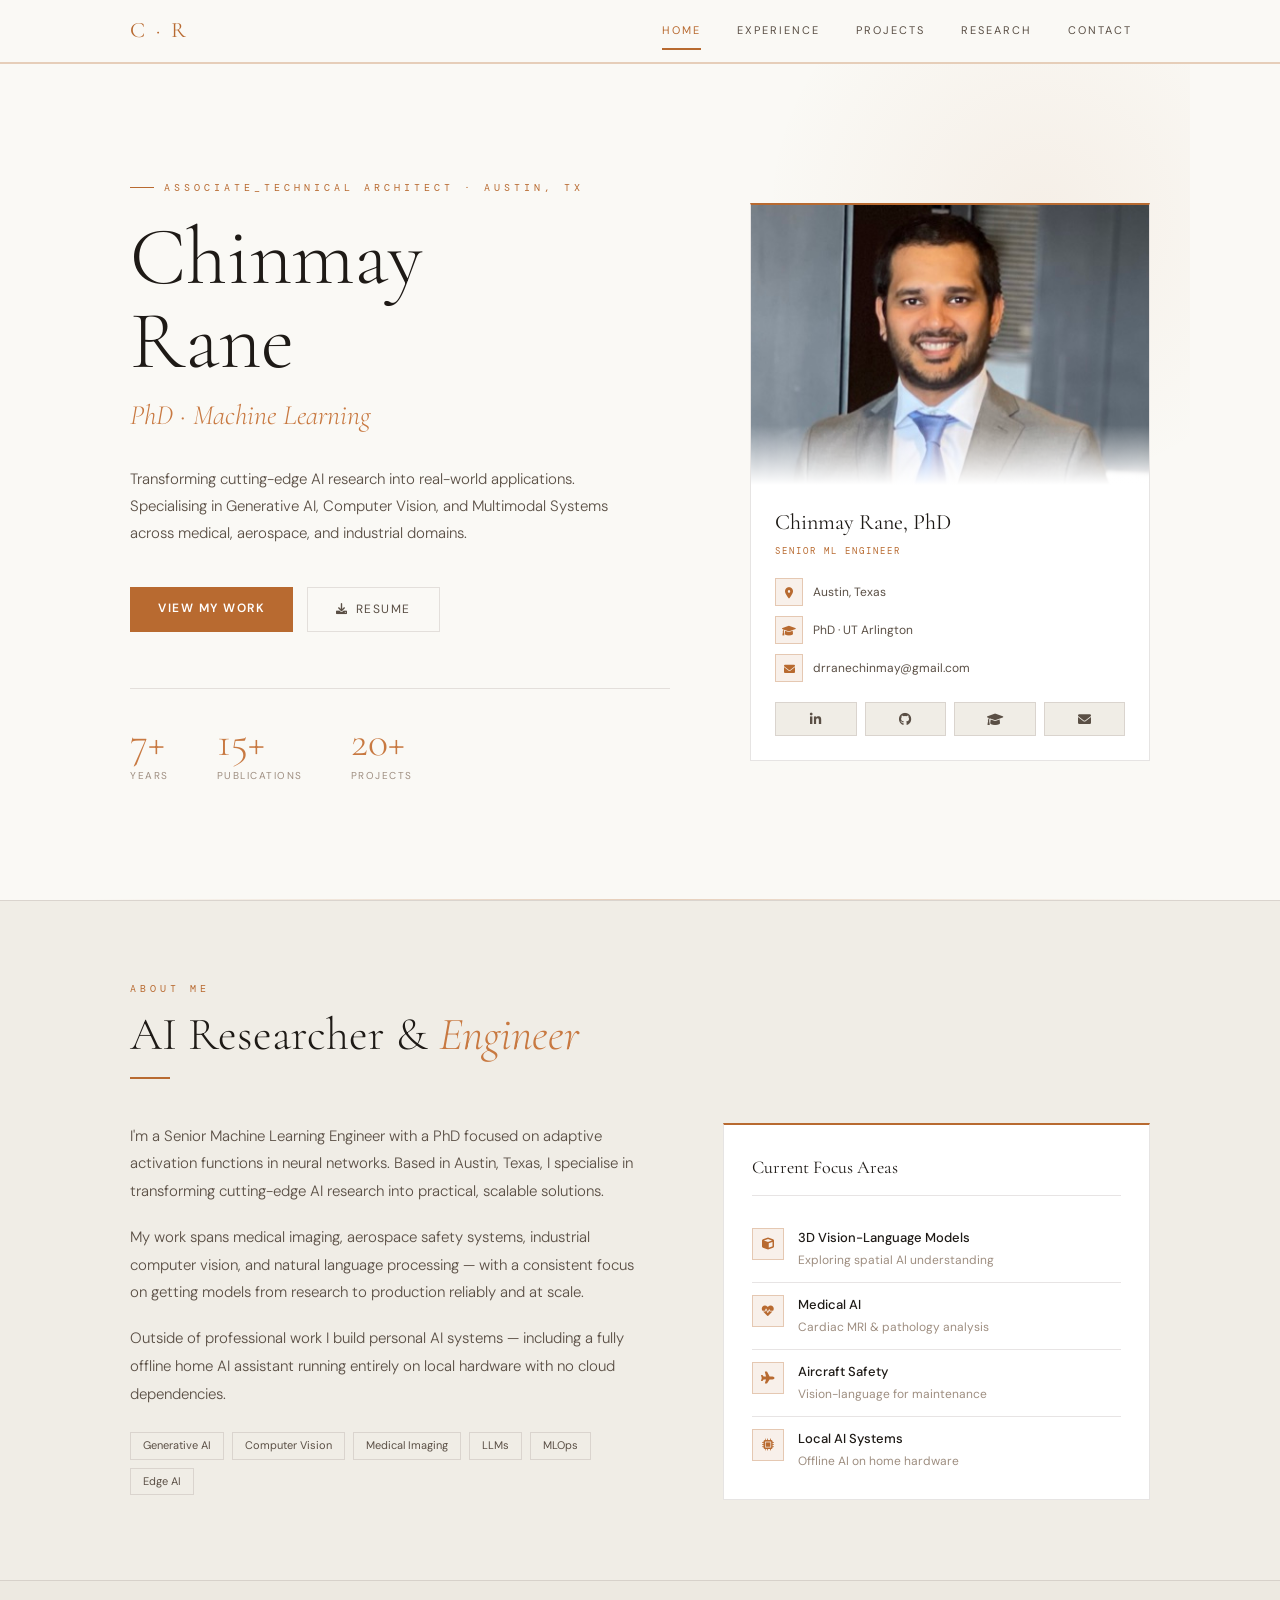
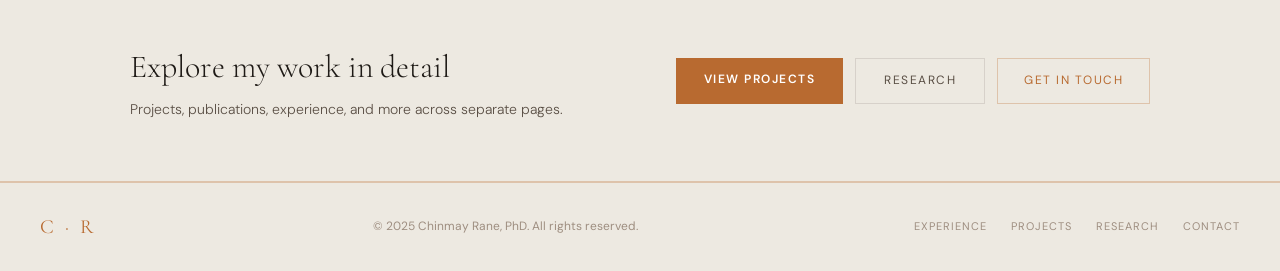
==== commit ab05d8de: "Add files via upload" ====
--- a/index.html
+++ b/index.html
@@ -1,574 +1,242 @@
-<!DOCTYPE html>
-<html lang="en">
-<head>
-    <meta charset="UTF-8">
-    <meta name="viewport" content="width=device-width, initial-scale=1.0">
-    <title>Chinmay Rane, PhD - Senior ML Engineer</title>
-    <link rel="stylesheet" href="style.css">
-    <link rel="stylesheet" href="https://cdnjs.cloudflare.com/ajax/libs/font-awesome/6.0.0/css/all.min.css">
-    <link href="https://fonts.googleapis.com/css2?family=Inter:wght@300;400;500;600;700&family=Space+Grotesk:wght@400;500;600;700&display=swap" rel="stylesheet">
-</head>
-<body>
-    <!-- Navigation -->
-    <nav class="navbar">
-        <div class="nav-container">
-            <div class="nav-logo">
-                <span class="logo-text">CR</span>
-            </div>
-            <ul class="nav-menu">
-                <li><a href="#home" class="nav-link">Home</a></li>
-                <li><a href="#about" class="nav-link">About</a></li>
-                <li><a href="#experience" class="nav-link">Experience</a></li>
-                <li><a href="#skills" class="nav-link">Skills</a></li>
-                <li><a href="#projects" class="nav-link">Projects</a></li>
-                <li><a href="#publications" class="nav-link">Publications</a></li>
-                <li><a href="#contact" class="nav-link">Contact</a></li>
-            </ul>
-            <div class="hamburger">
-                <span></span>
-                <span></span>
-                <span></span>
-            </div>
-        </div>
-    </nav>
-
-    <!-- Hero Section -->
-    <section id="home" class="hero">
-        <div class="hero-container">
-            <div class="hero-content">
-                <div class="hero-badge">
-                    <i class="fas fa-rocket"></i>
-                    <span>Available for Opportunities</span>
-                </div>
-                <h1 class="hero-title">
-                    Hi, I'm <span class="gradient-text">Chinmay Rane</span>
-                </h1>
-                <h2 class="hero-subtitle">Senior Machine Learning Engineer</h2>
-                <p class="hero-description">
-                    Transforming cutting-edge AI research into real-world applications. 
-                    Specializing in Generative AI, Computer Vision, and Multimodal Systems.
-                </p>
-                <div class="hero-buttons">
-                    <a href="#projects" class="btn btn-primary">View My Work</a>
-                    <a href="Resume/Resume_updated.pdf" class="btn btn-secondary" download>
-                        <i class="fas fa-download"></i> Download Resume
-                    </a>
-                </div>
-                <div class="hero-stats">
-                    <div class="stat">
-                        <h3>7+</h3>
-                        <p>Years Experience</p>
-                    </div>
-                    <div class="stat">
-                        <h3>15+</h3>
-                        <p>Publications</p>
-                    </div>
-                    <div class="stat">
-                        <h3>20+</h3>
-                        <p>Projects</p>
-                    </div>
-                </div>
-            </div>
-            <div class="hero-visual">
-                <div class="hero-image">
-                    <img src="assets/images/Chinmay.jpeg" alt="Chinmay Rane" class="profile-img">
-                    <div class="hero-pattern"></div>
-                </div>
-                <div class="tech-stack-icons">
-                    <i class="fab fa-python" style="--delay: 0.2s"></i>
-                    <i class="fas fa-brain" style="--delay: 0.4s"></i>
-                    <i class="fab fa-aws" style="--delay: 0.6s"></i>
-                    <i class="fas fa-robot" style="--delay: 0.8s"></i>
-                </div>
-            </div>
-        </div>
-        <div class="scroll-indicator">
-            <div class="scroll-arrow"></div>
-        </div>
-    </section>
-
-    <!-- About Section -->
-    <section id="about" class="about">
-        <div class="container">
-            <div class="section-header">
-                <span class="section-tag">About Me</span>
-                <h2 class="section-title">AI Researcher & Engineer</h2>
-                <p class="section-description">
-                    Bridging the gap between academic research and practical AI applications
-                </p>
-            </div>
-            <div class="about-content">
-                <div class="about-text">
-                    <p class="about-intro">
-                        I'm a Senior Machine Learning Engineer based in Austin, Texas, with a PhD focused on 
-                        adaptive activation functions in neural networks. I specialize in transforming cutting-edge 
-                        AI research into practical, scalable solutions.
-                    </p>
-                    <div class="about-highlights">
-                        <div class="highlight">
-                            <i class="fas fa-graduation-cap"></i>
-                            <div>
-                                <h4>PhD in Machine Learning</h4>
-                                <p>University of Texas at Arlington</p>
-                            </div>
-                        </div>
-                        <div class="highlight">
-                            <i class="fas fa-briefcase"></i>
-                            <div>
-                                <h4>7+ Years Experience</h4>
-                                <p>Enterprise AI Solutions</p>
-                            </div>
-                        </div>
-                        <div class="highlight">
-                            <i class="fas fa-microscope"></i>
-                            <div>
-                                <h4>Active Researcher</h4>
-                                <p>15+ Published Papers</p>
-                            </div>
-                        </div>
-                    </div>
-                    <div class="about-tags">
-                        <span class="tag">Generative AI</span>
-                        <span class="tag">Computer Vision</span>
-                        <span class="tag">Medical Imaging</span>
-                        <span class="tag">Multimodal AI</span>
-                        <span class="tag">LLMs</span>
-                        <span class="tag">MLOps</span>
-                    </div>
-                </div>
-                <div class="about-visual">
-                    <div class="experience-card">
-                        <h4>Current Focus</h4>
-                        <div class="focus-item">
-                            <div class="focus-icon">
-                                <i class="fas fa-cube"></i>
-                            </div>
-                            <div class="focus-content">
-                                <h5>3D Vision-Language Models</h5>
-                                <p>Exploring spatial AI understanding</p>
-                            </div>
-                        </div>
-                        <div class="focus-item">
-                            <div class="focus-icon">
-                                <i class="fas fa-heartbeat"></i>
-                            </div>
-                            <div class="focus-content">
-                                <h5>Medical AI Applications</h5>
-                                <p>Cardiac MRI & pathology analysis</p>
-                            </div>
-                        </div>
-                        <div class="focus-item">
-                            <div class="focus-icon">
-                                <i class="fas fa-plane"></i>
-                            </div>
-                            <div class="focus-content">
-                                <h5>Aircraft Safety Systems</h5>
-                                <p>Vision-language models for maintenance</p>
-                            </div>
-                        </div>
-                    </div>
-                </div>
-            </div>
-        </div>
-    </section>
-
-    <!-- Experience Section -->
-    <section id="experience" class="experience">
-        <div class="container">
-            <div class="section-header">
-                <span class="section-tag">Experience</span>
-                <h2 class="section-title">Professional Journey</h2>
-            </div>
-            <div class="timeline">
-                <div class="timeline-item" data-year="2021">
-                    <div class="timeline-dot"></div>
-                    <div class="timeline-content">
-                        <div class="timeline-header">
-                            <h3>Senior ML Engineer</h3>
-                            <span class="timeline-date">2021 - Present</span>
-                        </div>
-                        <p>Leading development of enterprise AI solutions across multiple domains including medical imaging, automotive safety, and aerospace applications.</p>
-                        <div class="timeline-tags">
-                            <span>Generative AI</span>
-                            <span>Computer Vision</span>
-                            <span>Technical Leadership</span>
-                        </div>
-                    </div>
-                </div>
-                <div class="timeline-item" data-year="2021">
-                    <div class="timeline-dot"></div>
-                    <div class="timeline-content">
-                        <div class="timeline-header">
-                            <h3>Personal Research Projects</h3>
-                            <span class="timeline-date">2021 - Present</span>
-                        </div>
-                        <ul class="timeline-list">
-                            <li>Custom semantic search RAG pipeline with Milvus DB</li>
-                            <li>Web-based RAG for Llama 3.1 and Mistral 7B</li>
-                            <li>YOLOv8 deployment with Docker & Kubernetes</li>
-                        </ul>
-                    </div>
-                </div>
-                <div class="timeline-item" data-year="2018">
-                    <div class="timeline-dot"></div>
-                    <div class="timeline-content">
-                        <div class="timeline-header">
-                            <h3>Data Scientist Intern</h3>
-                            <span class="timeline-date">Jan 2018 - Dec 2018</span>
-                        </div>
-                        <p>Applied machine learning solutions for client projects at Unique Software Development.</p>
-                    </div>
-                </div>
-                <div class="timeline-item" data-year="2021">
-                    <div class="timeline-dot"></div>
-                    <div class="timeline-content">
-                        <div class="timeline-header">
-                            <h3>PhD Research</h3>
-                            <span class="timeline-date">2017 - 2021</span>
-                        </div>
-                        <p>Developed AdAct, a novel adaptive activation algorithm for neural networks. Demonstrated superior performance over traditional ReLU across various architectures.</p>
-                        <a href="https://mavmatrix.uta.edu/cgi/viewcontent.cgi?article=1318&context=electricaleng_dissertations" target="_blank" class="timeline-link">
-                            <i class="fas fa-external-link-alt"></i> View Dissertation
-                        </a>
-                    </div>
-                </div>
-            </div>
-        </div>
-    </section>
-
-    <!-- Skills Section -->
-    <section id="skills" class="skills">
-        <div class="container">
-            <div class="section-header">
-                <span class="section-tag">Skills</span>
-                <h2 class="section-title">Technical Expertise</h2>
-            </div>
-            <div class="skills-grid">
-                <div class="skill-category">
-                    <div class="skill-header">
-                        <i class="fas fa-code"></i>
-                        <h3>Programming & Frameworks</h3>
-                    </div>
-                    <div class="skill-items">
-                        <div class="skill-item">
-                            <span class="skill-name">Python</span>
-                            <div class="skill-bar">
-                                <div class="skill-progress" style="width: 95%"></div>
-                            </div>
-                        </div>
-                        <div class="skill-item">
-                            <span class="skill-name">PyTorch</span>
-                            <div class="skill-bar">
-                                <div class="skill-progress" style="width: 90%"></div>
-                            </div>
-                        </div>
-                        <div class="skill-item">
-                            <span class="skill-name">TensorFlow</span>
-                            <div class="skill-bar">
-                                <div class="skill-progress" style="width: 85%"></div>
-                            </div>
-                        </div>
-                        <div class="skill-item">
-                            <span class="skill-name">Docker/K8s</span>
-                            <div class="skill-bar">
-                                <div class="skill-progress" style="width: 80%"></div>
-                            </div>
-                        </div>
-                    </div>
-                </div>
-                <div class="skill-category">
-                    <div class="skill-header">
-                        <i class="fas fa-brain"></i>
-                        <h3>Machine Learning</h3>
-                    </div>
-                    <div class="skill-items">
-                        <div class="skill-item">
-                            <span class="skill-name">Computer Vision</span>
-                            <div class="skill-bar">
-                                <div class="skill-progress" style="width: 95%"></div>
-                            </div>
-                        </div>
-                        <div class="skill-item">
-                            <span class="skill-name">NLP</span>
-                            <div class="skill-bar">
-                                <div class="skill-progress" style="width: 90%"></div>
-                            </div>
-                        </div>
-                        <div class="skill-item">
-                            <span class="skill-name">Generative AI</span>
-                            <div class="skill-bar">
-                                <div class="skill-progress" style="width: 90%"></div>
-                            </div>
-                        </div>
-                        <div class="skill-item">
-                            <span class="skill-name">Medical Imaging</span>
-                            <div class="skill-bar">
-                                <div class="skill-progress" style="width: 85%"></div>
-                            </div>
-                        </div>
-                    </div>
-                </div>
-                <div class="skill-category">
-                    <div class="skill-header">
-                        <i class="fas fa-cloud"></i>
-                        <h3>Cloud & DevOps</h3>
-                    </div>
-                    <div class="skill-items">
-                        <div class="skill-item">
-                            <span class="skill-name">AWS</span>
-                            <div class="skill-bar">
-                                <div class="skill-progress" style="width: 85%"></div>
-                            </div>
-                        </div>
-                        <div class="skill-item">
-                            <span class="skill-name">GCP</span>
-                            <div class="skill-bar">
-                                <div class="skill-progress" style="width: 75%"></div>
-                            </div>
-                        </div>
-                        <div class="skill-item">
-                            <span class="skill-name">MLflow</span>
-                            <div class="skill-bar">
-                                <div class="skill-progress" style="width: 80%"></div>
-                            </div>
-                        </div>
-                        <div class="skill-item">
-                            <span class="skill-name">TensorRT</span>
-                            <div class="skill-bar">
-                                <div class="skill-progress" style="width: 80%"></div>
-                            </div>
-                        </div>
-                    </div>
-                </div>
-            </div>
-        </div>
-    </section>
-
-    <!-- Projects Section -->
-    <section id="projects" class="projects">
-        <div class="container">
-            <div class="section-header">
-                <span class="section-tag">Projects</span>
-                <h2 class="section-title">Featured Work</h2>
-            </div>
-            <div class="projects-grid">
-                <div class="project-card">
-                    <div class="project-image">
-                        <div class="project-icon">
-                            <i class="fas fa-heartbeat"></i>
-                        </div>
-                    </div>
-                    <div class="project-content">
-                        <h3>Cardiac MRI Segmentation</h3>
-                        <p>End-to-end MONAI pipeline with self-supervised learning for cardiac MRI analysis. Optimized with TensorRT and deployed on AWS.</p>
-                        <div class="project-tech">
-                            <span>MONAI</span>
-                            <span>TensorRT</span>
-                            <span>AWS</span>
-                        </div>
-                    </div>
-                </div>
-                <div class="project-card">
-                    <div class="project-image">
-                        <div class="project-icon">
-                            <i class="fas fa-plane"></i>
-                        </div>
-                    </div>
-                    <div class="project-content">
-                        <h3>Aircraft Safety AI</h3>
-                        <p>Vision-language model for aircraft part defect detection and RAG system for automated repair instructions.</p>
-                        <div class="project-tech">
-                            <span>Vision-Language</span>
-                            <span>RAG</span>
-                            <span>LLMs</span>
-                        </div>
-                    </div>
-                </div>
-                <div class="project-card">
-                    <div class="project-image">
-                        <div class="project-icon">
-                            <i class="fas fa-search"></i>
-                        </div>
-                    </div>
-                    <div class="project-content">
-                        <h3>Semantic Search Pipeline</h3>
-                        <p>Custom RAG pipeline for medical information retrieval using Milvus DB, rerankers, and generative AI.</p>
-                        <div class="project-tech">
-                            <span>Milvus</span>
-                            <span>RAG</span>
-                            <span>Generative AI</span>
-                        </div>
-                    </div>
-                </div>
-                <div class="project-card">
-                    <div class="project-image">
-                        <div class="project-icon">
-                            <i class="fas fa-train"></i>
-                        </div>
-                    </div>
-                    <div class="project-content">
-                        <h3>Rail Safety Computer Vision</h3>
-                        <p>Technical lead for multi-use-case computer vision system with active learning and drift detection.</p>
-                        <div class="project-tech">
-                            <span>Computer Vision</span>
-                            <span>Active Learning</span>
-                            <span>Drift Detection</span>
-                        </div>
-                    </div>
-                </div>
-            </div>
-        </div>
-    </section>
-
-    <!-- Publications Section -->
-    <section id="publications" class="publications">
-        <div class="container">
-            <div class="section-header">
-                <span class="section-tag">Research</span>
-                <h2 class="section-title">Publications</h2>
-            </div>
-            <div class="publications-grid">
-                <div class="publication-card featured">
-                    <div class="pub-header">
-                        <span class="pub-journal">ArXiv • Dec 2024</span>
-                        <h3>Making Sigmoid-MSE Great Again: Output Reset Challenges Softmax Cross-Entropy</h3>
-                    </div>
-                    <p class="pub-authors">Kanishka Tyagi, Chinmay Rane, et al.</p>
-                    <div class="pub-actions">
-                        <a href="https://arxiv.org/pdf/2411.11213" target="_blank" class="btn btn-small">
-                            <i class="fas fa-external-link-alt"></i> View Paper
-                        </a>
-                    </div>
-                </div>
-                <div class="publication-card">
-                    <div class="pub-header">
-                        <span class="pub-journal">Evolutionary Intelligence • Oct 2024</span>
-                        <h3>Optimizing performance through dynamic activation functions</h3>
-                    </div>
-                    <p class="pub-authors">Chinmay Rane, Kanishka Tyagi, et al.</p>
-                    <div class="pub-actions">
-                        <a href="https://link.springer.com/article/10.1007/s12065-024-00973-0" target="_blank" class="btn btn-small">
-                            <i class="fas fa-external-link-alt"></i> View Paper
-                        </a>
-                    </div>
-                </div>
-                <div class="publication-card">
-                    <div class="pub-header">
-                        <span class="pub-journal">ICLR 2024 • Mar 2024</span>
-                        <h3>Dynamic Activations for Neural Net Training</h3>
-                    </div>
-                    <p class="pub-authors">Chinmay Rane, Kanishka Tyagi, et al.</p>
-                    <div class="pub-actions">
-                        <a href="https://openreview.net/pdf?id=F7rBDSxIMs" target="_blank" class="btn btn-small">
-                            <i class="fas fa-external-link-alt"></i> View Paper
-                        </a>
-                    </div>
-                </div>
-            </div>
-            <div class="publications-cta">
-                <a href="https://scholar.google.com/citations?user=YOUR_GOOGLE_SCHOLAR_ID" target="_blank" class="btn btn-outline">
-                    <i class="fas fa-graduation-cap"></i> View All Publications
-                </a>
-            </div>
-        </div>
-    </section>
-
-    <!-- Contact Section -->
-    <section id="contact" class="contact">
-        <div class="container">
-            <div class="section-header">
-                <span class="section-tag">Contact</span>
-                <h2 class="section-title">Let's Connect</h2>
-            </div>
-            <div class="contact-content">
-                <div class="contact-info">
-                    <h3>Get In Touch</h3>
-                    <p>I'm always interested in discussing new opportunities, research collaborations, or innovative AI projects.</p>
-                    <div class="contact-methods">
-                        <div class="contact-method">
-                            <i class="fas fa-envelope"></i>
-                            <div>
-                                <h4>Email</h4>
-                                <a href="mailto:drranechinmay@gmail.com">drranechinmay@gmail.com</a>
-                            </div>
-                        </div>
-                        <div class="contact-method">
-                            <i class="fas fa-phone"></i>
-                            <div>
-                                <h4>Phone</h4>
-                                <a href="tel:+16825831880">+1 (682) 583-1880</a>
-                            </div>
-                        </div>
-                        <div class="contact-method">
-                            <i class="fas fa-map-marker-alt"></i>
-                            <div>
-                                <h4>Location</h4>
-                                <span>Austin, Texas</span>
-                            </div>
-                        </div>
-                    </div>
-                    <div class="social-links">
-                        <a href="https://linkedin.com/in/ranechinmay" target="_blank" class="social-link">
-                            <i class="fab fa-linkedin-in"></i>
-                        </a>
-                        <a href="https://github.com/ChicoR-Dr" target="_blank" class="social-link">
-                            <i class="fab fa-github"></i>
-                        </a>
-                        <a href="https://scholar.google.com/citations?user=YOUR_ID" target="_blank" class="social-link">
-                            <i class="fas fa-graduation-cap"></i>
-                        </a>
-                    </div>
-                </div>
-                <div class="contact-form-container">
-                    <form class="contact-form">
-                        <div class="form-group">
-                            <input type="text" id="name" name="name" required>
-                            <label for="name">Your Name</label>
-                        </div>
-                        <div class="form-group">
-                            <input type="email" id="email" name="email" required>
-                            <label for="email">Your Email</label>
-                        </div>
-                        <div class="form-group">
-                            <input type="text" id="subject" name="subject" required>
-                            <label for="subject">Subject</label>
-                        </div>
-                        <div class="form-group">
-                            <textarea id="message" name="message" rows="5" required></textarea>
-                            <label for="message">Message</label>
-                        </div>
-                        <button type="submit" class="btn btn-primary">
-                            <i class="fas fa-paper-plane"></i> Send Message
-                        </button>
-                    </form>
-                </div>
-            </div>
-        </div>
-    </section>
-
-    <!-- Footer -->
-    <footer class="footer">
-        <div class="container">
-            <div class="footer-content">
-                <div class="footer-logo">
-                    <span class="logo-text">CR</span>
-                    <p>Transforming AI research into real-world solutions.</p>
-                </div>
-                <div class="footer-links">
-                    <a href="#home">Home</a>
-                    <a href="#about">About</a>
-                    <a href="#experience">Experience</a>
-                    <a href="#skills">Skills</a>
-                    <a href="#projects">Projects</a>
-                    <a href="#publications">Publications</a>
-                </div>
-            </div>
-            <div class="footer-bottom">
-                <p>&copy; 2024 Chinmay Rane, PhD. All rights reserved.</p>
-            </div>
-        </div>
-    </footer>
-
-    <script src="script.js"></script>
-</body>
-</html>+<!DOCTYPE html>
+<html lang="en">
+<head>
+  <meta charset="UTF-8">
+  <meta name="viewport" content="width=device-width, initial-scale=1.0">
+  <title>Chinmay Rane, PhD — Associate_Technical Architect</title>
+  <link rel="stylesheet" href="shared.css">
+  <link rel="stylesheet" href="https://cdnjs.cloudflare.com/ajax/libs/font-awesome/6.0.0/css/all.min.css">
+  <style>
+    /* ── Hero ── */
+    .hero {
+      min-height: calc(100vh - 64px);
+      background: var(--bg);
+      display: grid; grid-template-columns: 1fr 400px;
+      gap: 80px; align-items: center;
+      position: relative; overflow: hidden;
+    }
+    .hero::before {
+      content: ''; position: absolute; top: -150px; right: -150px;
+      width: 600px; height: 600px;
+      background: radial-gradient(circle, rgba(184,106,48,0.07) 0%, transparent 65%);
+      pointer-events: none;
+    }
+    .hero::after {
+      content: ''; position: absolute; bottom: 0; left: 0; right: 0;
+      height: 1px; background: linear-gradient(90deg, transparent, var(--copper-bd), transparent);
+    }
+    .hero-eyebrow {
+      font-family: 'DM Mono', monospace; font-size: 10px;
+      letter-spacing: 4px; text-transform: uppercase;
+      color: var(--copper); margin-bottom: 20px;
+      display: flex; align-items: center; gap: 10px;
+    }
+    .hero-eyebrow::before { content: ''; width: 24px; height: 1px; background: var(--copper); }
+    .hero-name {
+      font-family: 'Cormorant Garamond', serif;
+      font-size: clamp(52px, 6.5vw, 82px); font-weight: 300;
+      color: var(--text); line-height: 1.02; margin-bottom: 10px;
+    }
+    .hero-role {
+      font-family: 'Cormorant Garamond', serif;
+      font-size: clamp(20px, 2.5vw, 28px); font-weight: 300;
+      font-style: italic; color: var(--copper-lt); margin-bottom: 28px;
+    }
+    .hero-bio {
+      font-size: 15px; color: var(--text-mid); line-height: 1.8;
+      font-weight: 300; max-width: 480px; margin-bottom: 40px;
+    }
+    .hero-btns { display: flex; gap: 14px; flex-wrap: wrap; margin-bottom: 56px; }
+    .hero-stats {
+      display: flex; gap: 48px;
+      border-top: 1px solid var(--border); padding-top: 32px;
+    }
+    .stat-num {
+      font-family: 'Cormorant Garamond', serif;
+      font-size: 42px; font-weight: 300; color: var(--copper-lt); line-height: 1;
+    }
+    .stat-label {
+      font-size: 10px; letter-spacing: 1.5px; text-transform: uppercase;
+      color: var(--text-light); margin-top: 5px;
+    }
+
+    /* Hero panel */
+    .hero-panel {
+      background: var(--bg-card); border: 1px solid var(--border);
+      border-top: 2px solid var(--copper); overflow: hidden;
+    }
+    .panel-photo { width: 100%; height: 280px; overflow: hidden; position: relative; }
+    .panel-photo img { width: 100%; height: 100%; object-fit: cover; object-position: top; }
+    .panel-photo::after {
+      content: ''; position: absolute; bottom: 0; left: 0; right: 0;
+      height: 60px; background: linear-gradient(transparent, var(--bg-card));
+    }
+    .panel-info { padding: 20px 24px 24px; }
+    .panel-name {
+      font-family: 'Cormorant Garamond', serif;
+      font-size: 22px; font-weight: 400; color: var(--text); margin-bottom: 4px;
+    }
+    .panel-role-txt {
+      font-family: 'DM Mono', monospace; font-size: 9px;
+      letter-spacing: 2px; text-transform: uppercase;
+      color: var(--copper); margin-bottom: 20px;
+    }
+    .panel-details { display: flex; flex-direction: column; gap: 10px; margin-bottom: 20px; }
+    .pd-item { display: flex; align-items: center; gap: 10px; }
+    .pd-icon {
+      width: 28px; height: 28px; background: var(--copper-dim);
+      border: 1px solid var(--copper-bd);
+      display: flex; align-items: center; justify-content: center;
+      font-size: 11px; color: var(--copper); flex-shrink: 0;
+    }
+    .pd-text { font-size: 12px; color: var(--text-mid); }
+    .panel-social { display: flex; gap: 8px; }
+    .ps-btn {
+      flex: 1; height: 34px; background: var(--bg-2); border: 1px solid var(--border);
+      display: flex; align-items: center; justify-content: center;
+      color: var(--text-mid); text-decoration: none; font-size: 13px; transition: all 0.2s;
+    }
+    .ps-btn:hover { border-color: var(--copper); color: var(--copper); }
+
+    /* About strip */
+    .about-strip { background: var(--bg-2); border-top: 1px solid var(--border); padding: 80px 0; }
+    .about-grid { display: grid; grid-template-columns: 1.2fr 1fr; gap: 80px; align-items: start; }
+    .about-text p { font-size: 15px; color: var(--text-mid); line-height: 1.85; font-weight: 300; margin-bottom: 18px; }
+    .about-tags { display: flex; flex-wrap: wrap; gap: 8px; margin-top: 24px; }
+    .focus-card { background: var(--bg-card); border: 1px solid var(--border); border-top: 2px solid var(--copper); padding: 28px; }
+    .focus-card h4 {
+      font-family: 'Cormorant Garamond', serif; font-size: 18px;
+      font-weight: 400; color: var(--text); margin-bottom: 20px;
+      padding-bottom: 14px; border-bottom: 1px solid var(--border);
+    }
+    .focus-item { display: flex; gap: 14px; align-items: flex-start; padding: 12px 0; border-bottom: 1px solid var(--border); }
+    .focus-item:last-child { border-bottom: none; padding-bottom: 0; }
+    .focus-icon {
+      width: 32px; height: 32px; background: var(--copper-dim); border: 1px solid var(--copper-bd);
+      display: flex; align-items: center; justify-content: center;
+      color: var(--copper); font-size: 12px; flex-shrink: 0;
+    }
+    .focus-item h5 { font-size: 13px; font-weight: 500; color: var(--text); margin-bottom: 2px; }
+    .focus-item p { font-size: 12px; color: var(--text-light); }
+
+    /* CTA strip */
+    .cta-strip { background: var(--bg-3); border-top: 1px solid var(--border); padding: 60px 0; }
+    .cta-inner { display: flex; align-items: center; justify-content: space-between; gap: 40px; flex-wrap: wrap; }
+    .cta-text h2 { font-family: 'Cormorant Garamond', serif; font-size: 32px; font-weight: 300; color: var(--text); margin-bottom: 6px; }
+    .cta-text p { font-size: 14px; color: var(--text-mid); font-weight: 300; }
+    .cta-buttons { display: flex; gap: 12px; flex-wrap: wrap; }
+
+    @media (max-width: 900px) {
+      .hero { grid-template-columns: 1fr; min-height: auto; padding: 60px 0 40px; }
+      .hero-panel { display: none; }
+      .about-grid { grid-template-columns: 1fr; gap: 40px; }
+      .cta-inner { flex-direction: column; text-align: center; }
+    }
+  </style>
+</head>
+<body>
+  <nav class="navbar">
+    <div class="nav-inner">
+      <a href="index.html" class="nav-logo">C · R</a>
+      <ul class="nav-links">
+        <li><a href="index.html" class="active">Home</a></li>
+        <li><a href="experience.html">Experience</a></li>
+        <li><a href="projects.html">Projects</a></li>
+        <li><a href="publications.html">Research</a></li>
+        <li><a href="contact.html">Contact</a></li>
+      </ul>
+    </div>
+  </nav>
+
+  <!-- Hero -->
+  <section class="hero container" style="padding-top:0;padding-bottom:0">
+    <div>
+      <div class="hero-eyebrow">Associate_Technical Architect · Austin, TX</div>
+      <h1 class="hero-name">Chinmay<br>Rane</h1>
+      <div class="hero-role">PhD · Machine Learning</div>
+      <p class="hero-bio">Transforming cutting-edge AI research into real-world applications. Specialising in Generative AI, Computer Vision, and Multimodal Systems across medical, aerospace, and industrial domains.</p>
+      <div class="hero-btns">
+        <a href="projects.html" class="btn-copper">View My Work</a>
+        <a href="Resume/Resume_updated.pdf" class="btn-ghost" download><i class="fas fa-download" style="margin-right:7px;font-size:11px"></i>Resume</a>
+      </div>
+      <div class="hero-stats">
+        <div><div class="stat-num">7+</div><div class="stat-label">Years</div></div>
+        <div><div class="stat-num">15+</div><div class="stat-label">Publications</div></div>
+        <div><div class="stat-num">20+</div><div class="stat-label">Projects</div></div>
+      </div>
+    </div>
+    <div class="hero-panel">
+      <div class="panel-photo"><img src="assets/images/Chinmay.jpeg" alt="Chinmay Rane"></div>
+      <div class="panel-info">
+        <div class="panel-name">Chinmay Rane, PhD</div>
+        <div class="panel-role-txt">Senior ML Engineer</div>
+        <div class="panel-details">
+          <div class="pd-item"><div class="pd-icon"><i class="fas fa-map-marker-alt"></i></div><div class="pd-text">Austin, Texas</div></div>
+          <div class="pd-item"><div class="pd-icon"><i class="fas fa-graduation-cap"></i></div><div class="pd-text">PhD · UT Arlington</div></div>
+          <div class="pd-item"><div class="pd-icon"><i class="fas fa-envelope"></i></div><div class="pd-text">drranechinmay@gmail.com</div></div>
+        </div>
+        <div class="panel-social">
+          <a href="https://linkedin.com/in/ranechinmay" target="_blank" class="ps-btn"><i class="fab fa-linkedin-in"></i></a>
+          <a href="https://github.com/ChicoR-Dr" target="_blank" class="ps-btn"><i class="fab fa-github"></i></a>
+          <a href="https://scholar.google.com" target="_blank" class="ps-btn"><i class="fas fa-graduation-cap"></i></a>
+          <a href="mailto:drranechinmay@gmail.com" class="ps-btn"><i class="fas fa-envelope"></i></a>
+        </div>
+      </div>
+    </div>
+  </section>
+
+  <!-- About -->
+  <div class="about-strip">
+    <div class="container">
+      <div class="eyebrow">About Me</div>
+      <h2 class="section-title">AI Researcher &amp; <em>Engineer</em></h2>
+      <div class="cu-line"></div>
+      <div class="about-grid">
+        <div class="about-text">
+          <p>I'm a Senior Machine Learning Engineer with a PhD focused on adaptive activation functions in neural networks. Based in Austin, Texas, I specialise in transforming cutting-edge AI research into practical, scalable solutions.</p>
+          <p>My work spans medical imaging, aerospace safety systems, industrial computer vision, and natural language processing — with a consistent focus on getting models from research to production reliably and at scale.</p>
+          <p>Outside of professional work I build personal AI systems — including a fully offline home AI assistant running entirely on local hardware with no cloud dependencies.</p>
+          <div class="about-tags">
+            <span class="tag">Generative AI</span><span class="tag">Computer Vision</span>
+            <span class="tag">Medical Imaging</span><span class="tag">LLMs</span>
+            <span class="tag">MLOps</span><span class="tag">Edge AI</span>
+          </div>
+        </div>
+        <div class="focus-card">
+          <h4>Current Focus Areas</h4>
+          <div class="focus-item"><div class="focus-icon"><i class="fas fa-cube"></i></div><div><h5>3D Vision-Language Models</h5><p>Exploring spatial AI understanding</p></div></div>
+          <div class="focus-item"><div class="focus-icon"><i class="fas fa-heartbeat"></i></div><div><h5>Medical AI</h5><p>Cardiac MRI &amp; pathology analysis</p></div></div>
+          <div class="focus-item"><div class="focus-icon"><i class="fas fa-plane"></i></div><div><h5>Aircraft Safety</h5><p>Vision-language for maintenance</p></div></div>
+          <div class="focus-item"><div class="focus-icon"><i class="fas fa-microchip"></i></div><div><h5>Local AI Systems</h5><p>Offline AI on home hardware</p></div></div>
+        </div>
+      </div>
+    </div>
+  </div>
+
+  <!-- CTA -->
+  <div class="cta-strip">
+    <div class="container cta-inner">
+      <div class="cta-text">
+        <h2>Explore my work in detail</h2>
+        <p>Projects, publications, experience, and more across separate pages.</p>
+      </div>
+      <div class="cta-buttons">
+        <a href="projects.html" class="btn-copper">View Projects</a>
+        <a href="publications.html" class="btn-ghost">Research</a>
+        <a href="contact.html" class="btn-outline">Get in Touch</a>
+      </div>
+    </div>
+  </div>
+
+  <footer class="footer">
+    <a href="index.html" class="footer-logo">C · R</a>
+    <p>&copy; 2025 Chinmay Rane, PhD. All rights reserved.</p>
+    <div class="footer-links">
+      <a href="experience.html">Experience</a>
+      <a href="projects.html">Projects</a>
+      <a href="publications.html">Research</a>
+      <a href="contact.html">Contact</a>
+    </div>
+  </footer>
+</body>
+</html>
--- a/shared.css
+++ b/shared.css
@@ -0,0 +1,180 @@
+@import url('https://fonts.googleapis.com/css2?family=Cormorant+Garamond:ital,wght@0,300;0,400;0,500;1,300;1,400&family=DM+Sans:wght@300;400;500&family=DM+Mono:wght@400;500&display=swap');
+
+:root {
+  --bg:          #faf9f5;
+  --bg-2:        #f0ede6;
+  --bg-3:        #ede9e1;
+  --bg-card:     #ffffff;
+  --copper:      #b86a30;
+  --copper-lt:   #c87941;
+  --copper-dim:  rgba(184,106,48,0.10);
+  --copper-bd:   rgba(184,106,48,0.30);
+  --text:        #1e1a16;
+  --text-mid:    #5a4f45;
+  --text-light:  #9e8e80;
+  --border:      rgba(62,39,35,0.12);
+  --shadow:      0 4px 24px rgba(62,39,35,0.10);
+}
+
+*, *::before, *::after { box-sizing: border-box; margin: 0; padding: 0; }
+html { scroll-behavior: smooth; }
+body { font-family: 'DM Sans', sans-serif; background: var(--bg); color: var(--text); overflow-x: hidden; line-height: 1.6; }
+
+::-webkit-scrollbar { width: 5px; }
+::-webkit-scrollbar-track { background: var(--bg-2); }
+::-webkit-scrollbar-thumb { background: var(--copper-dim); border-radius: 3px; }
+
+/* ── Navbar ── */
+.navbar {
+  position: sticky; top: 0; width: 100%; z-index: 200;
+  background: rgba(250,249,245,0.97);
+  backdrop-filter: blur(14px);
+  border-bottom: 2px solid var(--copper-bd);
+  height: 64px; display: flex; align-items: center;
+}
+.nav-inner {
+  max-width: 1100px; margin: 0 auto; padding: 0 40px;
+  display: flex; align-items: center; justify-content: space-between; width: 100%;
+}
+.nav-logo {
+  font-family: 'Cormorant Garamond', serif;
+  font-size: 22px; font-weight: 400; color: var(--copper); letter-spacing: 3px;
+  text-decoration: none;
+}
+.nav-links { display: flex; gap: 0; list-style: none; }
+.nav-links a {
+  font-size: 11px; letter-spacing: 2px; text-transform: uppercase;
+  color: var(--text-mid); text-decoration: none;
+  padding: 8px 18px; position: relative; transition: color 0.2s;
+  display: block;
+}
+.nav-links a::after {
+  content: ''; position: absolute; bottom: -2px; left: 18px; right: 18px;
+  height: 2px; background: var(--copper);
+  transform: scaleX(0); transition: transform 0.2s;
+}
+.nav-links a:hover { color: var(--copper); }
+.nav-links a:hover::after { transform: scaleX(1); }
+.nav-links a.active { color: var(--copper); }
+.nav-links a.active::after { transform: scaleX(1); }
+
+/* ── Page hero ── */
+.page-hero {
+  background: var(--bg-2);
+  border-bottom: 1px solid var(--border);
+  padding: 56px 40px;
+  position: relative; overflow: hidden;
+}
+.page-hero::before {
+  content: ''; position: absolute; top: 0; left: 0; right: 0; bottom: 0;
+  background: radial-gradient(ellipse at 80% 50%, rgba(184,106,48,0.07) 0%, transparent 65%);
+}
+.page-hero .inner { max-width: 1100px; margin: 0 auto; position: relative; }
+.page-hero .eyebrow {
+  font-family: 'DM Mono', monospace; font-size: 10px;
+  letter-spacing: 4px; text-transform: uppercase;
+  color: var(--copper); margin-bottom: 12px;
+  display: flex; align-items: center; gap: 10px;
+}
+.page-hero .eyebrow::before { content: ''; width: 24px; height: 1px; background: var(--copper); }
+.page-hero h1 {
+  font-family: 'Cormorant Garamond', serif;
+  font-size: clamp(36px, 5vw, 60px); font-weight: 300;
+  color: var(--text); line-height: 1.1;
+}
+.page-hero h1 em { font-style: italic; color: var(--copper-lt); }
+.page-hero p {
+  font-size: 16px; color: var(--text-mid); font-weight: 300;
+  max-width: 540px; margin-top: 14px;
+}
+
+/* ── Containers & shared ── */
+.container { max-width: 1100px; margin: 0 auto; padding: 0 40px; }
+section { padding: 80px 0; }
+.eyebrow {
+  font-family: 'DM Mono', monospace; font-size: 10px;
+  letter-spacing: 4px; text-transform: uppercase;
+  color: var(--copper); margin-bottom: 12px;
+}
+.section-title {
+  font-family: 'Cormorant Garamond', serif;
+  font-size: clamp(28px, 4vw, 46px); font-weight: 300;
+  color: var(--text); line-height: 1.12; margin-bottom: 16px;
+}
+.section-title em { font-style: italic; color: var(--copper-lt); }
+.cu-line { width: 40px; height: 2px; background: var(--copper); margin-bottom: 44px; }
+
+/* ── Buttons ── */
+.btn-copper {
+  background: var(--copper); color: white;
+  padding: 12px 28px; font-size: 12px; font-weight: 600;
+  letter-spacing: 1.5px; text-transform: uppercase;
+  text-decoration: none; display: inline-block;
+  border: none; cursor: pointer; transition: background 0.2s, transform 0.15s;
+}
+.btn-copper:hover { background: var(--copper-lt); transform: translateY(-1px); }
+.btn-ghost {
+  background: transparent; color: var(--text-mid);
+  border: 1px solid var(--border); padding: 12px 28px;
+  font-size: 12px; letter-spacing: 1.5px; text-transform: uppercase;
+  text-decoration: none; display: inline-block; transition: all 0.2s;
+}
+.btn-ghost:hover { border-color: var(--copper); color: var(--copper); }
+.btn-outline {
+  display: inline-flex; align-items: center; gap: 8px;
+  background: transparent; color: var(--copper);
+  border: 1px solid var(--copper-bd); padding: 11px 26px;
+  font-size: 12px; letter-spacing: 1.5px; text-transform: uppercase;
+  text-decoration: none; transition: all 0.2s;
+}
+.btn-outline:hover { background: var(--copper); color: white; }
+
+/* ── Cards ── */
+.card {
+  background: var(--bg-card); border: 1px solid var(--border);
+  transition: box-shadow 0.3s, transform 0.2s;
+}
+.card:hover { box-shadow: var(--shadow); transform: translateY(-2px); }
+.card-top { border-top: 2px solid var(--copper); }
+
+/* ── Tags ── */
+.tag {
+  font-size: 11px; color: var(--text-mid);
+  background: var(--bg-2); border: 1px solid var(--border);
+  padding: 4px 12px; display: inline-block;
+}
+.tag-mono {
+  font-family: 'DM Mono', monospace; font-size: 10px;
+  color: var(--text-light); border: 1px solid var(--border);
+  padding: 3px 10px; background: var(--bg-2);
+}
+
+/* ── Footer ── */
+.footer {
+  background: var(--bg-3); border-top: 2px solid var(--copper-bd);
+  padding: 28px 40px;
+  display: flex; align-items: center; justify-content: space-between;
+  flex-wrap: wrap; gap: 12px;
+}
+.footer-logo {
+  font-family: 'Cormorant Garamond', serif;
+  font-size: 20px; color: var(--copper); letter-spacing: 3px; text-decoration: none;
+}
+.footer p { font-size: 12px; color: var(--text-light); }
+.footer-links { display: flex; gap: 24px; }
+.footer-links a {
+  font-size: 11px; letter-spacing: 1px; text-transform: uppercase;
+  color: var(--text-light); text-decoration: none; transition: color 0.2s;
+}
+.footer-links a:hover { color: var(--copper); }
+
+/* ── Responsive ── */
+@media (max-width: 768px) {
+  .nav-inner { padding: 0 20px; }
+  .nav-links { gap: 0; }
+  .nav-links a { padding: 8px 10px; font-size: 10px; letter-spacing: 1px; }
+  .container { padding: 0 20px; }
+  .page-hero { padding: 40px 20px; }
+  .footer { flex-direction: column; text-align: center; padding: 20px; }
+  .footer-links { justify-content: center; }
+}
